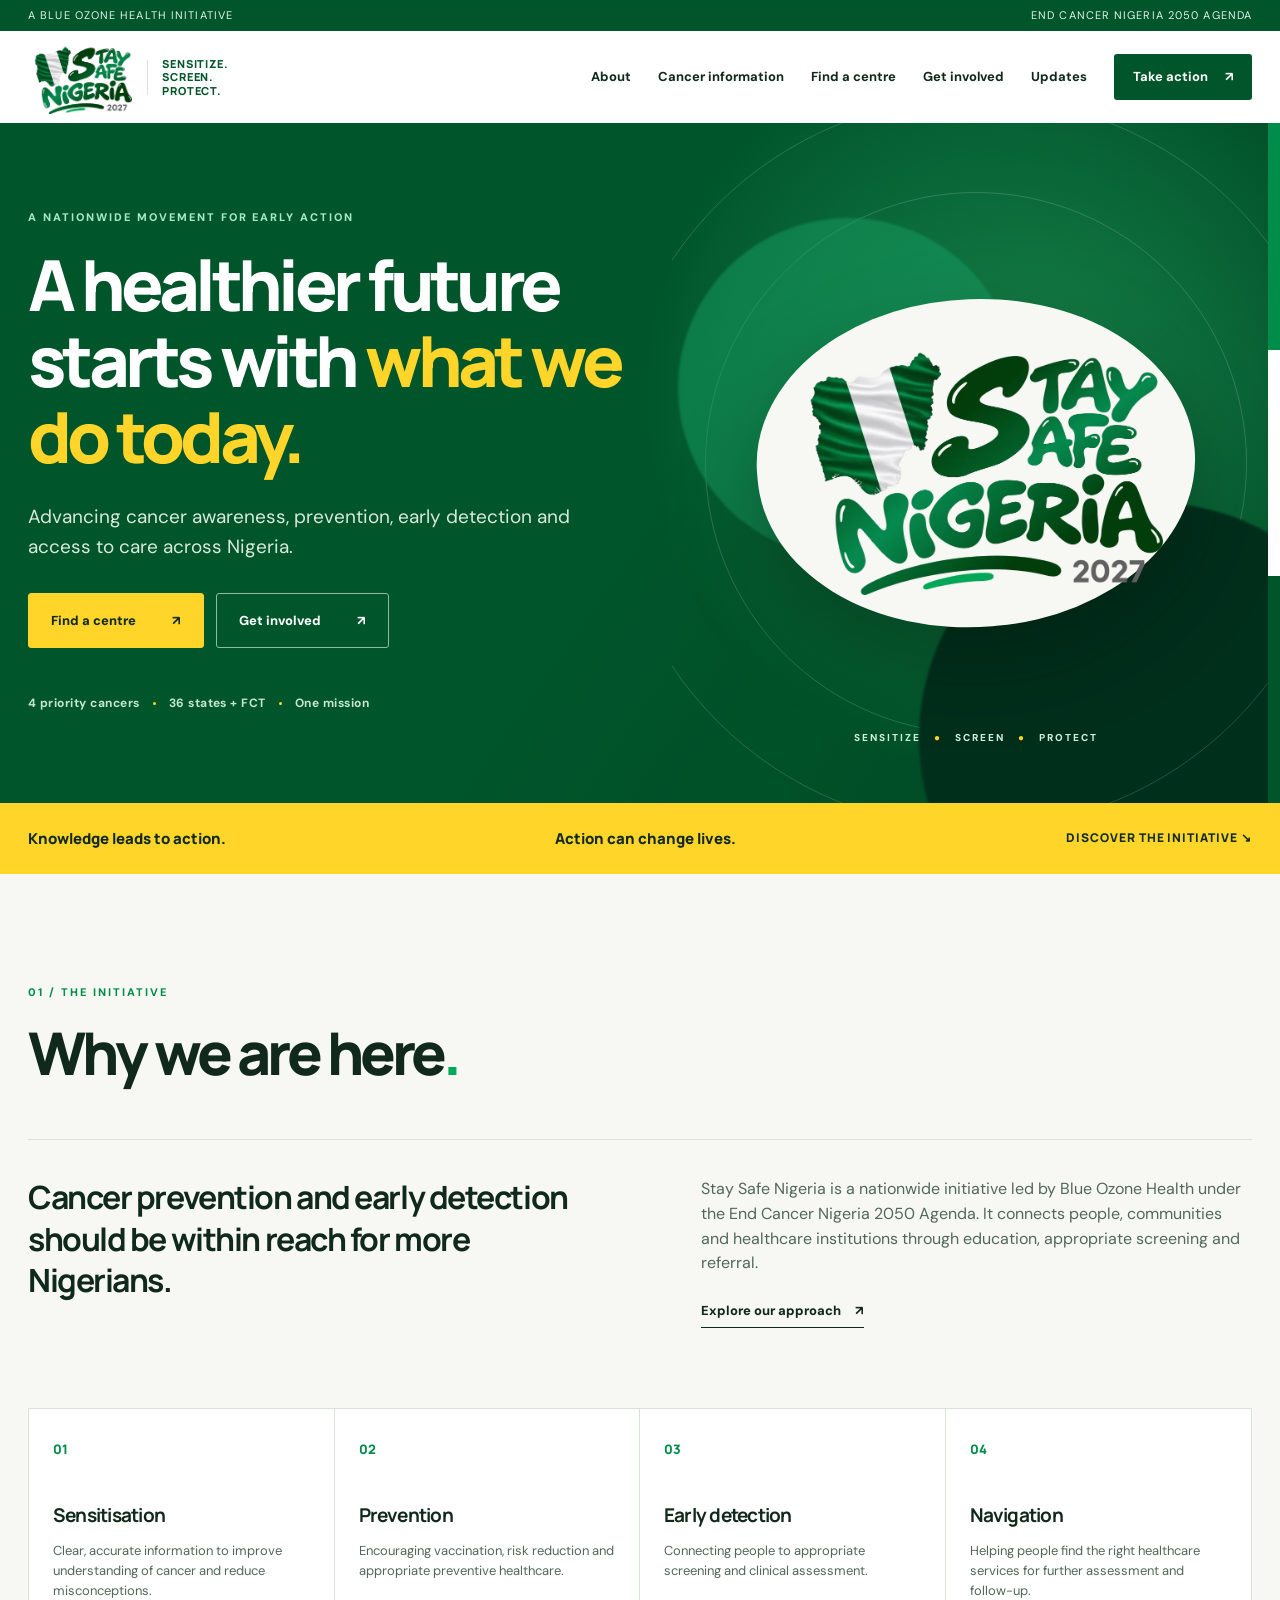
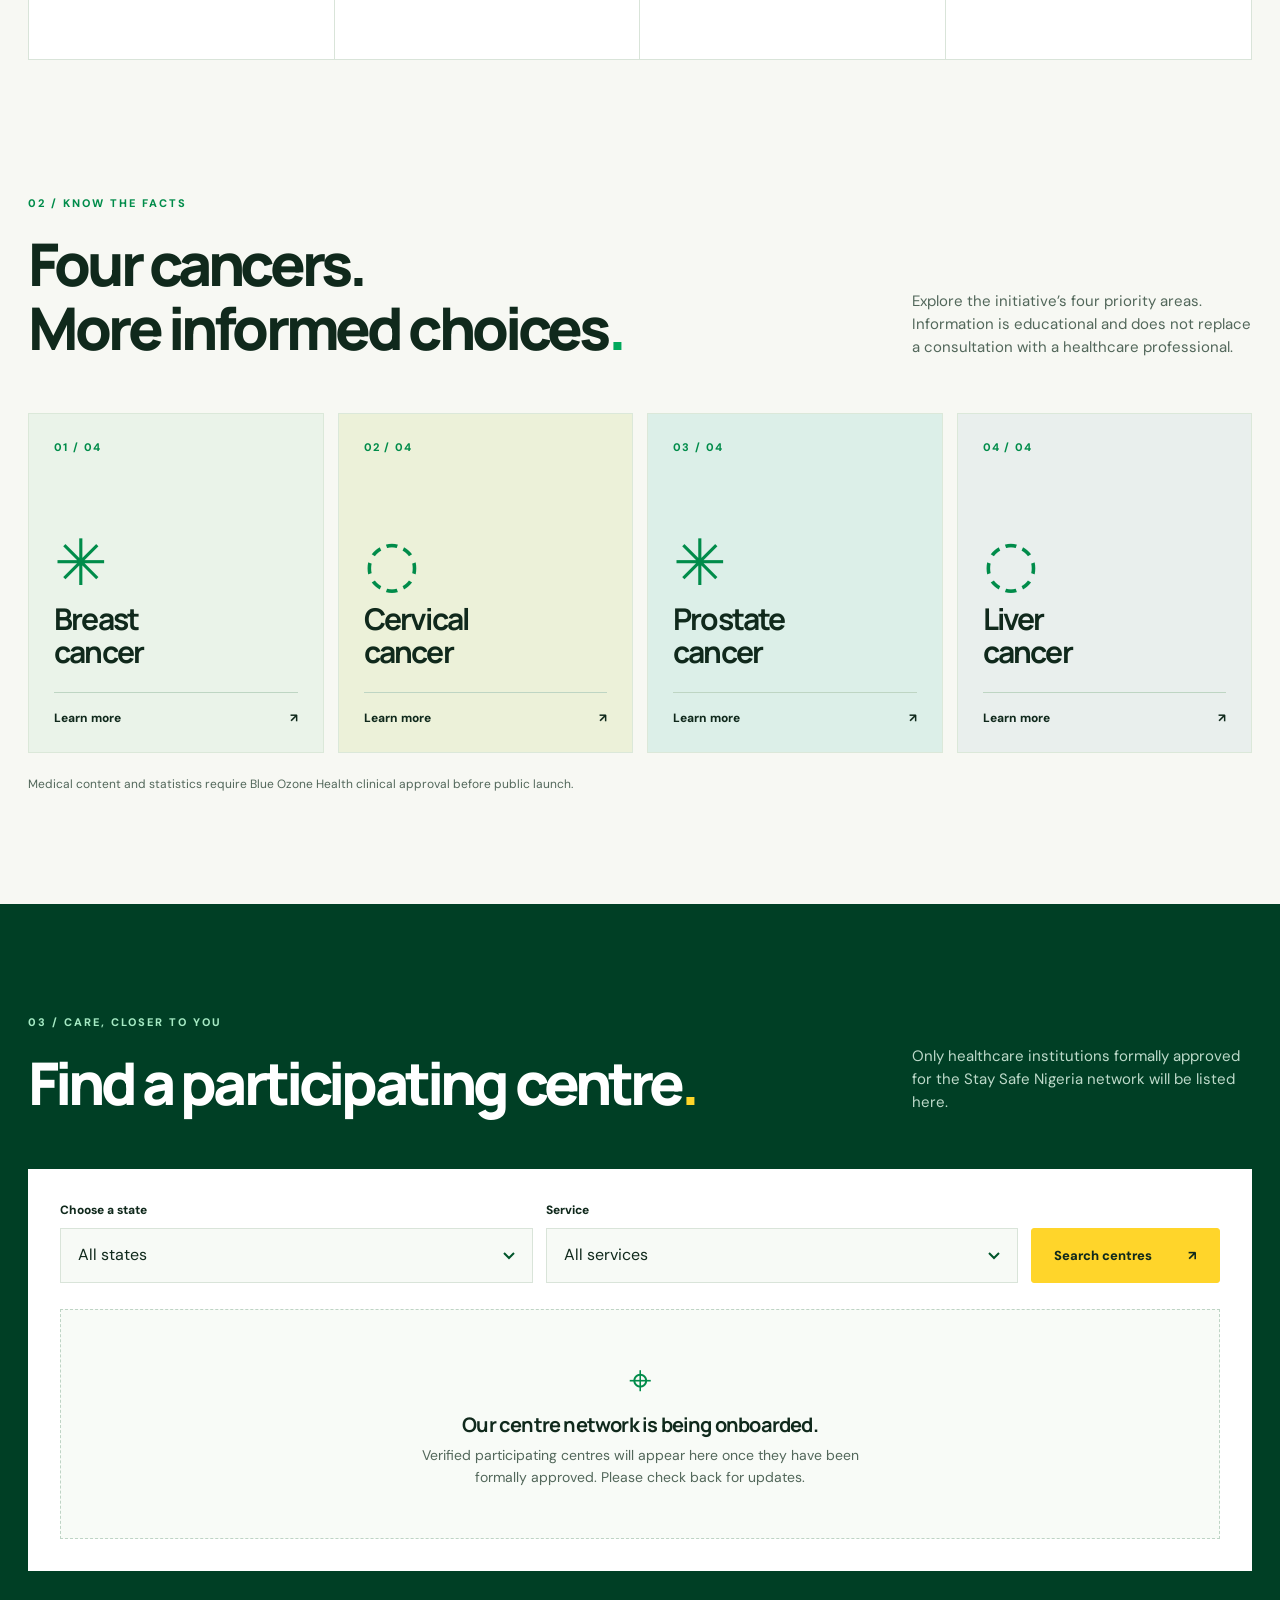
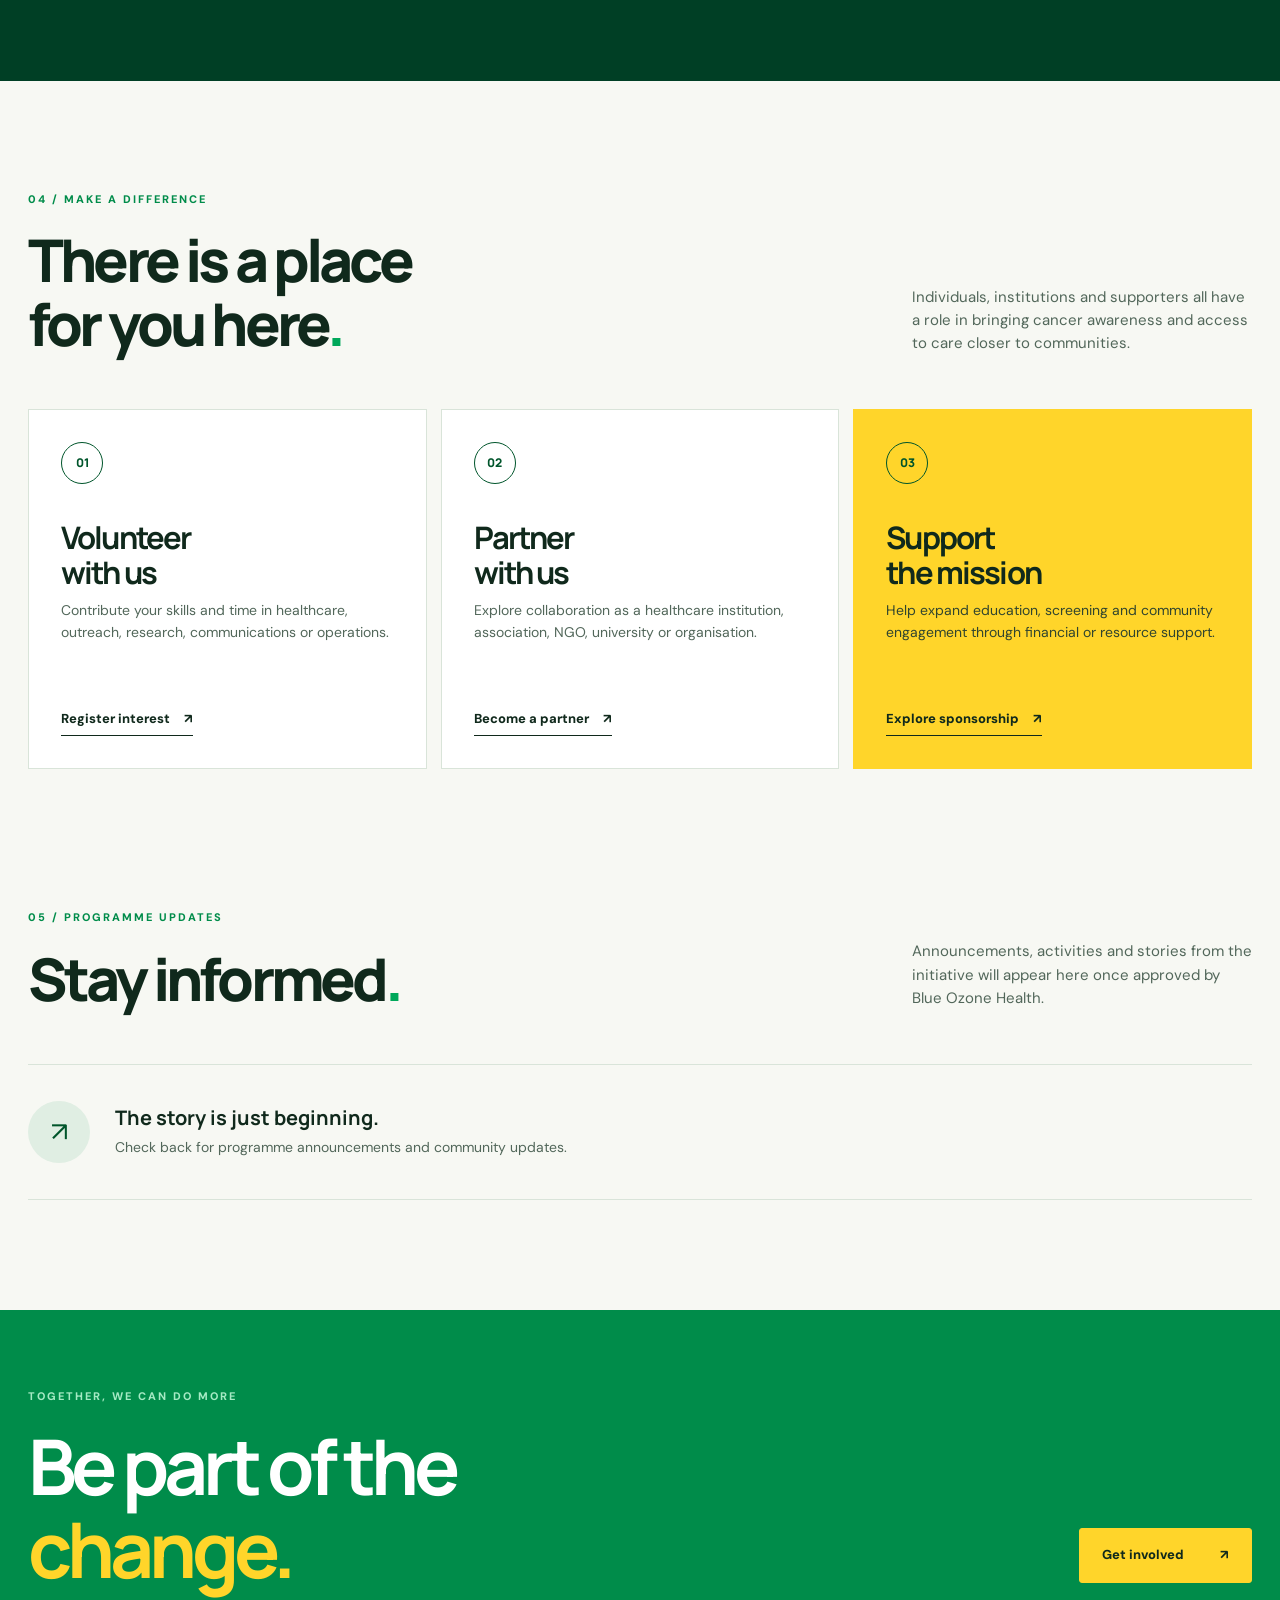
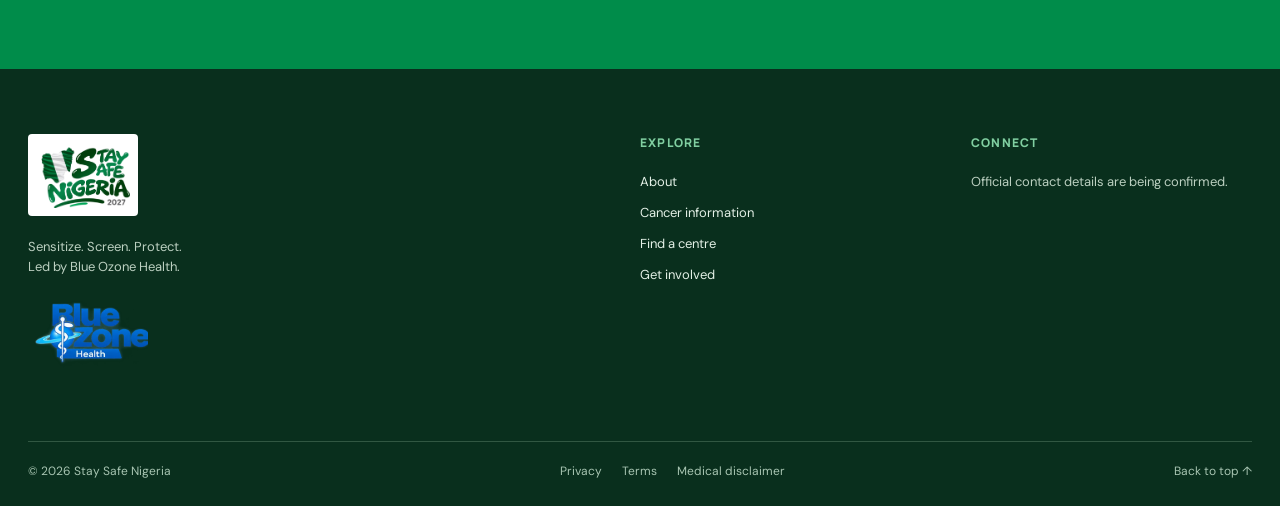
==== index.html @ 26bd8b17 "Initial Stay Safe Nigeria Phase 1 website" ====
<!doctype html>
<html lang="en">
<head>
  <meta charset="utf-8">
  <meta name="viewport" content="width=device-width, initial-scale=1">
  <meta name="theme-color" content="#00552b">
  <meta name="description" content="Stay Safe Nigeria is a nationwide initiative advancing cancer awareness, prevention, early detection and access to care.">
  <title>Stay Safe Nigeria | Sensitize. Screen. Protect.</title>
  <link rel="icon" href="assets/stay-safe-logo.webp" type="image/webp">
  <link rel="stylesheet" href="styles.css">
  <script src="config.js" defer></script>
  <script src="app.js" defer></script>
</head>
<body>
  <a class="skip-link" href="#main">Skip to content</a>
  <div class="topline"><span>A Blue Ozone Health initiative</span><span>End Cancer Nigeria 2050 Agenda</span></div>
  <header class="site-header" id="top">
    <a class="brand" href="index.html" aria-label="Stay Safe Nigeria home"><img src="assets/stay-safe-logo.webp" alt="Stay Safe Nigeria 2027" width="128" height="90"><span class="brand-divider"></span><span class="brand-caption">Sensitize.<br>Screen.<br>Protect.</span></a>
    <button class="menu-toggle" type="button" aria-controls="site-nav" aria-expanded="false"><span>Menu</span><span class="hamburger" aria-hidden="true"></span></button>
    <nav class="site-nav" id="site-nav" aria-label="Main navigation">
      <a href="#about">About</a><a href="#cancers">Cancer information</a><a href="#centres">Find a centre</a><a href="#involved">Get involved</a><a href="#updates">Updates</a><a class="nav-cta" href="#involved">Take action <span aria-hidden="true">↗</span></a>
    </nav>
  </header>

  <main id="main">
    <section class="hero" aria-labelledby="hero-title">
      <div class="hero-copy"><p class="eyebrow light">A nationwide movement for early action</p><h1 id="hero-title">A healthier future starts with <em>what we do today.</em></h1><p class="hero-lead">Advancing cancer awareness, prevention, early detection and access to care across Nigeria.</p><div class="hero-actions"><a class="button yellow" href="#centres">Find a centre <span aria-hidden="true">↗</span></a><a class="button outline-light" href="#involved">Get involved <span aria-hidden="true">↗</span></a></div><p class="hero-foot">4 priority cancers <span></span> 36 states + FCT <span></span> One mission</p></div>
      <div class="hero-art" aria-hidden="true"><div class="orb orb-one"></div><div class="orb orb-two"></div><div class="hero-stamp"><img src="assets/stay-safe-logo.webp" alt="" width="430" height="303"></div><div class="art-caption">SENSITIZE <b>●</b> SCREEN <b>●</b> PROTECT</div></div>
      <div class="hero-rail" aria-hidden="true"><i></i><i></i><i></i></div>
    </section>

    <section class="intro-strip" aria-label="Programme overview"><p>Knowledge leads to action.</p><p>Action can change lives.</p><a href="#about">Discover the initiative <span aria-hidden="true">↘</span></a></section>

    <section class="section about-section" id="about" aria-labelledby="about-title"><div class="section-heading"><p class="eyebrow">01 / The initiative</p><h2 id="about-title">Why we are here<span class="dot">.</span></h2></div><div class="about-grid"><p class="large-copy">Cancer prevention and early detection should be within reach for more Nigerians.</p><div class="about-body"><p>Stay Safe Nigeria is a nationwide initiative led by Blue Ozone Health under the End Cancer Nigeria 2050 Agenda. It connects people, communities and healthcare institutions through education, appropriate screening and referral.</p><a class="text-link" href="#pillars">Explore our approach <span aria-hidden="true">↗</span></a></div></div><div class="pillars" id="pillars"><article><span>01</span><h3>Sensitisation</h3><p>Clear, accurate information to improve understanding of cancer and reduce misconceptions.</p></article><article><span>02</span><h3>Prevention</h3><p>Encouraging vaccination, risk reduction and appropriate preventive healthcare.</p></article><article><span>03</span><h3>Early detection</h3><p>Connecting people to appropriate screening and clinical assessment.</p></article><article><span>04</span><h3>Navigation</h3><p>Helping people find the right healthcare services for further assessment and follow-up.</p></article></div></section>

    <section class="section cancers-section" id="cancers" aria-labelledby="cancers-title"><div class="section-heading split"><div><p class="eyebrow">02 / Know the facts</p><h2 id="cancers-title">Four cancers.<br>More informed choices<span class="dot">.</span></h2></div><p>Explore the initiative’s four priority areas. Information is educational and does not replace a consultation with a healthcare professional.</p></div><div class="cancer-grid"><a class="cancer-card" href="cancer.html?type=breast"><span class="card-number">01 / 04</span><span class="card-symbol" aria-hidden="true">✳</span><h3>Breast<br>cancer</h3><span class="card-bottom">Learn more <span aria-hidden="true">↗</span></span></a><a class="cancer-card" href="cancer.html?type=cervical"><span class="card-number">02 / 04</span><span class="card-symbol" aria-hidden="true">◌</span><h3>Cervical<br>cancer</h3><span class="card-bottom">Learn more <span aria-hidden="true">↗</span></span></a><a class="cancer-card" href="cancer.html?type=prostate"><span class="card-number">03 / 04</span><span class="card-symbol" aria-hidden="true">✳</span><h3>Prostate<br>cancer</h3><span class="card-bottom">Learn more <span aria-hidden="true">↗</span></span></a><a class="cancer-card" href="cancer.html?type=liver"><span class="card-number">04 / 04</span><span class="card-symbol" aria-hidden="true">◌</span><h3>Liver<br>cancer</h3><span class="card-bottom">Learn more <span aria-hidden="true">↗</span></span></a></div><p class="content-note">Medical content and statistics require Blue Ozone Health clinical approval before public launch.</p></section>

    <section class="centres-section" id="centres" aria-labelledby="centres-title"><div class="section centres-inner"><div class="section-heading split"><div><p class="eyebrow light">03 / Care, closer to you</p><h2 id="centres-title">Find a participating centre<span class="dot yellow-dot">.</span></h2></div><p>Only healthcare institutions formally approved for the Stay Safe Nigeria network will be listed here.</p></div><div class="finder"><div class="finder-controls"><label for="state-filter">Choose a state</label><select id="state-filter"><option value="">All states</option></select><label for="service-filter">Service</label><select id="service-filter"><option value="">All services</option></select><button class="button yellow" id="find-button" type="button">Search centres <span aria-hidden="true">↗</span></button></div><div class="finder-results" id="centre-results" aria-live="polite"></div></div></div></section>

    <section class="section involved-section" id="involved" aria-labelledby="involved-title"><div class="section-heading split"><div><p class="eyebrow">04 / Make a difference</p><h2 id="involved-title">There is a place<br>for you here<span class="dot">.</span></h2></div><p>Individuals, institutions and supporters all have a role in bringing cancer awareness and access to care closer to communities.</p></div><div class="involved-grid"><article class="involved-card"><span class="small-icon" aria-hidden="true">01</span><h3>Volunteer<br>with us</h3><p>Contribute your skills and time in healthcare, outreach, research, communications or operations.</p><a class="text-link form-link" data-form="volunteer" href="forms.html?type=volunteer">Register interest <span aria-hidden="true">↗</span></a></article><article class="involved-card"><span class="small-icon" aria-hidden="true">02</span><h3>Partner<br>with us</h3><p>Explore collaboration as a healthcare institution, association, NGO, university or organisation.</p><a class="text-link form-link" data-form="partner" href="forms.html?type=partner">Become a partner <span aria-hidden="true">↗</span></a></article><article class="involved-card featured"><span class="small-icon" aria-hidden="true">03</span><h3>Support<br>the mission</h3><p>Help expand education, screening and community engagement through financial or resource support.</p><a class="text-link form-link" data-form="sponsor" href="forms.html?type=sponsor">Explore sponsorship <span aria-hidden="true">↗</span></a></article></div></section>

    <section class="section updates-section" id="updates" aria-labelledby="updates-title"><div class="section-heading split"><div><p class="eyebrow">05 / Programme updates</p><h2 id="updates-title">Stay informed<span class="dot">.</span></h2></div><p>Announcements, activities and stories from the initiative will appear here once approved by Blue Ozone Health.</p></div><div class="updates-placeholder"><span class="update-mark" aria-hidden="true">↗</span><div><strong>The story is just beginning.</strong><p>Check back for programme announcements and community updates.</p></div></div></section>

    <section class="closing"><div><p class="eyebrow light">Together, we can do more</p><h2>Be part of the<br><em>change.</em></h2></div><a class="button yellow" href="#involved">Get involved <span aria-hidden="true">↗</span></a></section>
  </main>

  <footer class="site-footer"><div class="footer-top"><div><img src="assets/stay-safe-logo.webp" alt="Stay Safe Nigeria 2027" width="150" height="106"><p>Sensitize. Screen. Protect.<br>Led by Blue Ozone Health.</p><img class="boh-logo" src="assets/blue-ozone-health.webp" alt="Blue Ozone Health" width="120" height="75"></div><div><h2>Explore</h2><a href="#about">About</a><a href="#cancers">Cancer information</a><a href="#centres">Find a centre</a><a href="#involved">Get involved</a></div><div><h2>Connect</h2><div id="contact-links"><p>Official contact details are being confirmed.</p></div><div id="social-links"></div></div></div><div class="footer-bottom"><span>© <span id="year">2027</span> Stay Safe Nigeria</span><div><a href="legal.html?type=privacy">Privacy</a><a href="legal.html?type=terms">Terms</a><a href="legal.html?type=medical">Medical disclaimer</a></div><a href="#top">Back to top ↑</a></div></footer>
</body>
</html>
---- styles.css ----
@import url('https://fonts.googleapis.com/css2?family=DM+Sans:wght@400;500;600;700&family=Manrope:wght@400;500;600;700;800&display=swap');
:root{--forest:#00552b;--deep:#003f25;--campaign:#008c4a;--bright:#00a85a;--yellow:#ffd52a;--warm:#f7f8f3;--ink:#10291c;--muted:#52675a;--line:#d9e4d9;--white:#fff;--max:1280px}*{box-sizing:border-box}html{scroll-behavior:smooth}body{margin:0;background:var(--warm);color:var(--ink);font-family:'DM Sans',Arial,sans-serif;line-height:1.55}img{max-width:100%;height:auto}a{color:inherit;text-decoration:none}button,select{font:inherit}button{cursor:pointer}section[id]{scroll-margin-top:100px}.skip-link{position:absolute;left:10px;top:-60px;z-index:1000;background:var(--yellow);padding:10px 16px}.skip-link:focus{top:10px}:focus-visible{outline:3px solid var(--yellow);outline-offset:3px}.topline{display:flex;justify-content:space-between;gap:20px;padding:7px max(28px,calc((100vw - var(--max))/2));background:var(--forest);color:#e3f5e9;font-size:11px;letter-spacing:.1em;text-transform:uppercase}.site-header{height:92px;display:flex;align-items:center;justify-content:space-between;gap:30px;padding:0 max(28px,calc((100vw - var(--max))/2));background:#fff;position:relative;z-index:50}.brand{display:flex;align-items:center;gap:14px;flex:none}.brand img{width:105px;height:73px;object-fit:contain}.brand-divider{height:35px;border-left:1px solid var(--line)}.brand-caption{font-family:Manrope,Arial,sans-serif;color:var(--forest);font-size:11px;line-height:1.2;font-weight:800;text-transform:uppercase;letter-spacing:.08em}.site-nav{display:flex;align-items:center;gap:27px;font-size:13px;font-weight:700}.site-nav>a:not(.nav-cta):hover,.text-link:hover{color:var(--campaign)}.nav-cta{padding:13px 19px;background:var(--forest);color:#fff;border-radius:3px}.nav-cta span,.button span,.text-link span{margin-left:14px}.menu-toggle{display:none}.hero{min-height:680px;background:var(--forest);color:white;display:grid;grid-template-columns:minmax(0,1.05fr) minmax(0,.95fr);position:relative;overflow:hidden}.hero:before{content:"";position:absolute;inset:0;background:radial-gradient(circle at 80% 40%,#17844b 0,transparent 35%),linear-gradient(125deg,transparent 50%,rgba(0,20,5,.2));pointer-events:none}.hero-copy{position:relative;z-index:2;align-self:center;padding:86px 30px 90px max(28px,calc((100vw - var(--max))/2));max-width:750px}.eyebrow{text-transform:uppercase;letter-spacing:.18em;color:var(--campaign);font-size:11px;font-weight:800;margin:0 0 20px}.eyebrow.light{color:#a5eac4}.hero h1,.section h2,.closing h2,.detail-hero h1,.detail-main h2{font-family:Manrope,Arial,sans-serif;letter-spacing:-.065em;line-height:1.08}.hero h1{font-size:clamp(48px,5.5vw,88px);font-weight:800;margin:0;max-width:800px}.hero h1 em,.closing h2 em{color:var(--yellow);font-style:normal}.hero-lead{font-size:19px;max-width:570px;color:#d8eadb;margin:28px 0 32px}.hero-actions{display:flex;gap:12px;flex-wrap:wrap}.button{display:inline-flex;align-items:center;justify-content:space-between;gap:22px;padding:16px 22px;border-radius:3px;font-size:13px;font-weight:800;min-height:55px;transition:transform .2s,background .2s}.button:hover{transform:translateY(-3px)}.button.yellow{background:var(--yellow);color:var(--ink);border:1px solid var(--yellow)}.button.outline-light{border:1px solid #8dbca3;color:#fff}.button.green{background:var(--forest);color:#fff}.hero-foot{display:flex;align-items:center;gap:13px;color:#c5e5d1;font-size:12px;font-weight:700;letter-spacing:.04em;margin:46px 0 0}.hero-foot span{width:3px;height:3px;border-radius:50%;background:var(--yellow)}.hero-art{position:relative;min-height:620px;display:grid;place-items:center;overflow:hidden}.hero-art:before,.hero-art:after{content:"";position:absolute;border:1px solid rgba(255,255,255,.16);border-radius:50%;width:540px;height:540px}.hero-art:after{width:730px;height:730px}.orb{position:absolute;border-radius:50%;background:#19a467;filter:blur(1px)}.orb-one{width:340px;height:340px;left:1%;top:14%;opacity:.45}.orb-two{width:470px;height:470px;right:-18%;bottom:-25%;background:#002f1c}.hero-stamp{position:relative;z-index:2;width:min(72%,440px);background:var(--warm);border-radius:48% 52% 49% 51%;padding:32px;box-shadow:0 35px 80px rgba(0,21,10,.35);transform:rotate(-5deg)}.hero-stamp img{display:block;width:100%;transform:rotate(5deg)}.art-caption{position:absolute;bottom:58px;letter-spacing:.2em;font-weight:800;font-size:10px;color:#d0f0db}.art-caption b{color:var(--yellow);margin:0 9px}.hero-rail{position:absolute;right:0;top:0;bottom:0;width:12px;display:flex;flex-direction:column}.hero-rail i{flex:1;background:var(--campaign)}.hero-rail i:nth-child(2){background:#fff}.hero-rail i:nth-child(3){background:var(--forest)}.intro-strip{display:flex;align-items:center;justify-content:space-between;gap:20px;padding:24px max(28px,calc((100vw - var(--max))/2));background:var(--yellow);font-family:Manrope,Arial,sans-serif;font-weight:800}.intro-strip p{margin:0;font-size:15px}.intro-strip a{font-size:12px;text-transform:uppercase;letter-spacing:.08em}.section{max-width:var(--max);margin:auto;padding:110px 28px}.section-heading{margin-bottom:54px}.section-heading h2{font-size:clamp(42px,4.6vw,68px);margin:0;font-weight:800}.section-heading.split{display:flex;justify-content:space-between;align-items:end;gap:40px}.section-heading.split>p{max-width:340px;margin:0;color:var(--muted);font-size:15px}.dot{color:var(--bright)}.yellow-dot{color:var(--yellow)}.about-grid{display:grid;grid-template-columns:1fr 1fr;gap:10%;border-top:1px solid var(--line);padding-top:37px}.large-copy{font-family:Manrope,Arial,sans-serif;font-size:clamp(25px,2.5vw,37px);font-weight:700;line-height:1.3;letter-spacing:-.045em;margin:0}.about-body p{margin:0 0 22px;color:var(--muted);font-size:16px}.text-link{display:inline-flex;align-items:center;border-bottom:1px solid currentColor;padding-bottom:6px;font-size:13px;font-weight:800}.pillars{display:grid;grid-template-columns:repeat(4,1fr);margin-top:80px;border:1px solid var(--line)}.pillars article{padding:30px 24px 36px;min-height:250px;background:#fff;border-right:1px solid var(--line)}.pillars article:last-child{border-right:0}.pillars article span{display:block;color:var(--campaign);font-family:Manrope,Arial,sans-serif;font-size:13px;font-weight:800;margin-bottom:42px}.pillars h3{font-family:Manrope,Arial,sans-serif;font-size:19px;letter-spacing:-.04em;margin:0 0 10px}.pillars p{color:var(--muted);font-size:13px;margin:0}.cancers-section{padding-top:25px}.cancer-grid{display:grid;grid-template-columns:repeat(4,1fr);gap:14px}.cancer-card{background:#eaf3e9;border:1px solid #dbe8d9;min-height:340px;padding:25px;display:flex;flex-direction:column;transition:background .2s,transform .2s}.cancer-card:nth-child(2){background:#ecf1d9}.cancer-card:nth-child(3){background:#dcefe8}.cancer-card:nth-child(4){background:#e9efed}.cancer-card:hover{transform:translateY(-5px);background:#d5e9da}.card-number{font-size:11px;letter-spacing:.12em;font-weight:800;color:var(--campaign)}.card-symbol{font-size:64px;color:var(--campaign);margin:auto 0 0;line-height:1}.cancer-card h3{font-family:Manrope,Arial,sans-serif;font-size:30px;letter-spacing:-.06em;line-height:1.1;margin:6px 0 24px}.card-bottom{border-top:1px solid #bed5c3;padding-top:16px;font-size:12px;font-weight:800;display:flex;justify-content:space-between}.content-note{font-size:12px;color:var(--muted);margin:22px 0 0}.centres-section{background:var(--deep);color:white}.centres-inner{max-width:var(--max)}.centres-section .section-heading.split>p{color:#bddaca}.finder{background:#fff;color:var(--ink);padding:32px}.finder-controls{display:grid;grid-template-columns:1fr 1fr auto;gap:9px 13px;align-items:end}.finder-controls label{font-size:12px;font-weight:800}.finder-controls label:nth-of-type(1){grid-column:1}.finder-controls label:nth-of-type(2){grid-column:2}.finder-controls select{grid-row:2;appearance:none;background:#f7faf6 url("data:image/svg+xml,%3Csvg xmlns='http://www.w3.org/2000/svg' width='12' height='8'%3E%3Cpath d='m1 1 5 5 5-5' fill='none' stroke='%2300552b' stroke-width='2'/%3E%3C/svg%3E") no-repeat right 17px center;border:1px solid var(--line);height:55px;padding:0 17px;color:var(--ink);min-width:0}.finder-controls select:nth-of-type(1){grid-column:1}.finder-controls select:nth-of-type(2){grid-column:2}.finder-controls button{grid-column:3;grid-row:2;border:0}.finder-results{margin-top:26px}.empty-state{border:1px dashed #bed4c5;background:#f8fbf7;min-height:230px;padding:43px;text-align:center;display:flex;flex-direction:column;align-items:center;justify-content:center}.empty-icon{font-size:40px;color:var(--campaign);line-height:1}.empty-state h3{font-family:Manrope,Arial,sans-serif;font-size:20px;letter-spacing:-.04em;margin:9px 0 5px}.empty-state p{max-width:480px;font-size:14px;color:var(--muted);margin:0}.result-count{font-size:13px;font-weight:800}.centre-grid{display:grid;grid-template-columns:repeat(2,1fr);gap:14px}.centre-card{border:1px solid var(--line);padding:22px}.centre-card>span{color:var(--campaign);font-size:11px;text-transform:uppercase;font-weight:800;letter-spacing:.1em}.centre-card h3{font-family:Manrope,Arial,sans-serif;margin:10px 0;font-size:21px}.centre-card p{font-size:13px;color:var(--muted)}.centre-card .centre-services{color:var(--ink);font-weight:700}.centre-card div{display:flex;gap:20px}.centre-card a{font-size:12px;font-weight:800;border-bottom:1px solid var(--forest)}.involved-grid{display:grid;grid-template-columns:repeat(3,1fr);gap:14px}.involved-card{background:#fff;border:1px solid var(--line);padding:32px;min-height:360px;display:flex;flex-direction:column}.involved-card.featured{background:var(--yellow);border-color:var(--yellow)}.small-icon{width:42px;height:42px;display:grid;place-items:center;border:1px solid var(--forest);border-radius:50%;font-family:Manrope,Arial,sans-serif;font-weight:800;font-size:12px;color:var(--forest)}.involved-card h3{font-family:Manrope,Arial,sans-serif;font-size:31px;line-height:1.12;letter-spacing:-.06em;margin:36px 0 10px}.involved-card p{font-size:14px;color:var(--muted);margin:0 0 24px}.involved-card.featured p{color:#31452f}.involved-card .text-link{margin-top:auto;width:max-content}.updates-section{padding-top:30px}.updates-placeholder{border-top:1px solid var(--line);border-bottom:1px solid var(--line);padding:36px 0;display:flex;gap:25px;align-items:center}.update-mark{width:62px;height:62px;display:grid;place-items:center;background:#e0eee3;color:var(--forest);font-size:27px;border-radius:50%}.updates-placeholder strong{font-family:Manrope,Arial,sans-serif;font-size:20px}.updates-placeholder p{margin:4px 0;color:var(--muted);font-size:14px}.closing{background:var(--campaign);color:white;padding:78px max(28px,calc((100vw - var(--max))/2));display:flex;justify-content:space-between;align-items:end;gap:30px}.closing h2{font-size:clamp(48px,6vw,85px);margin:0}.closing .button{margin-bottom:8px}.site-footer{background:#092f1d;color:#e3f0e6;padding:65px max(28px,calc((100vw - var(--max))/2)) 25px}.footer-top{display:grid;grid-template-columns:2fr 1fr 1fr;gap:50px;padding-bottom:65px}.footer-top img{background:#fff;border-radius:4px;padding:8px;width:110px}.footer-top p{font-size:13px;color:#bcd0c1}.footer-top h2{font:800 12px Manrope,Arial,sans-serif;letter-spacing:.1em;text-transform:uppercase;color:#80cfa1;margin:0 0 21px}.footer-top a{display:block;margin:0 0 11px;font-size:13px}.footer-top a:hover,.footer-bottom a:hover{color:var(--yellow)}.footer-bottom{display:flex;justify-content:space-between;gap:22px;border-top:1px solid #315742;padding-top:20px;color:#a8c5b2;font-size:12px}.footer-bottom div{display:flex;gap:20px}.detail-hero{background:var(--forest);color:white;padding:65px 28px 85px}.detail-wrap{max-width:var(--max);margin:auto}.back-link{display:inline-block;font-size:13px;font-weight:700;margin:0 0 70px;color:#c5e4d0}.detail-hero h1{font-size:clamp(52px,7vw,94px);margin:0 0 18px}.detail-hero p:last-child{font-size:20px;max-width:670px;color:#d6e9db;margin:0}.detail-main{padding:90px 28px 120px;min-height:350px}.detail-columns{display:grid;grid-template-columns:1fr 1.15fr;gap:10%}.detail-main h2{font-size:clamp(35px,4vw,55px);margin:0}.fact-list{list-style:none;padding:0;margin:0 0 36px}.fact-list li{border-top:1px solid var(--line);padding:22px 0;font-size:17px}.fact-list li:before{content:'↗';color:var(--campaign);font-weight:800;margin-right:15px}.medical-note{padding:25px;background:#e7f0e5;margin:20px 0 30px}.medical-note p{margin:7px 0 0;color:var(--muted);font-size:14px}.form-area{max-width:780px}.form-area h2{margin-bottom:20px}.form-area p:not(.eyebrow){font-size:17px;color:var(--muted);margin-bottom:28px}.legal-copy{max-width:800px}.legal-copy p{font-size:19px}
@media(max-width:1050px){.site-nav{gap:15px}.site-nav a{font-size:12px}.hero{grid-template-columns:1fr .75fr}.hero-stamp{width:80%}.pillars{grid-template-columns:repeat(2,1fr)}.pillars article:nth-child(2){border-right:0}.pillars article:nth-child(-n+2){border-bottom:1px solid var(--line)}.cancer-grid{grid-template-columns:repeat(2,1fr)}.cancer-card{min-height:290px}}@media(max-width:760px){.topline{font-size:9px}.topline span:last-child{display:none}.site-header{height:76px}.brand img{width:84px;height:60px}.brand-divider{height:28px}.brand-caption{font-size:9px}.menu-toggle{display:flex;align-items:center;gap:12px;background:none;border:0;color:var(--forest);font-size:12px;font-weight:800}.hamburger{display:block;width:22px;height:15px;border-top:2px solid var(--forest);border-bottom:2px solid var(--forest);position:relative}.hamburger:after{content:'';height:2px;background:var(--forest);position:absolute;left:0;right:0;top:5px}.site-nav{display:none;position:absolute;top:76px;left:0;right:0;background:#fff;padding:22px 28px 30px;box-shadow:0 15px 25px #003f2520;flex-direction:column;align-items:stretch;gap:0}.site-nav.open{display:flex}.site-nav a{font-size:15px;padding:11px 0}.site-nav .nav-cta{padding:13px 18px;margin-top:8px}.hero{display:block;min-height:0}.hero-copy{padding:75px 28px 45px}.hero h1{font-size:clamp(45px,12vw,67px)}.hero-lead{font-size:16px}.hero-foot{flex-wrap:wrap;margin-top:35px}.hero-art{min-height:360px}.hero-art:before{width:370px;height:370px}.hero-art:after{width:500px;height:500px}.hero-stamp{width:250px;padding:20px}.art-caption{bottom:28px;font-size:8px}.intro-strip{display:block;padding-top:22px;padding-bottom:22px}.intro-strip p{font-size:13px}.intro-strip a{display:block;margin-top:12px}.section{padding:76px 28px}.section-heading{margin-bottom:35px}.section-heading.split{display:block}.section-heading.split>p{margin-top:20px}.about-grid{display:block}.about-body{margin-top:22px}.pillars{margin-top:42px}.cancers-section{padding-top:20px}.cancer-grid{gap:10px}.cancer-card{padding:19px;min-height:245px}.card-symbol{font-size:43px}.cancer-card h3{font-size:22px}.finder{padding:18px}.finder-controls{display:flex;flex-direction:column;align-items:stretch}.finder-controls label{margin-top:6px}.finder-controls select{width:100%}.finder-controls button{margin-top:8px}.empty-state{padding:28px 15px}.centre-grid,.involved-grid{grid-template-columns:1fr}.involved-card{min-height:290px}.involved-card h3{margin-top:25px}.closing{display:block;padding-top:60px;padding-bottom:65px}.closing .button{margin-top:30px}.footer-top{grid-template-columns:1fr 1fr;gap:35px}.footer-top>div:first-child{grid-column:1/-1}.footer-bottom{display:block}.footer-bottom div{flex-wrap:wrap;margin:10px 0}.detail-hero{padding-top:40px;padding-bottom:60px}.back-link{margin-bottom:50px}.detail-columns{display:block}.detail-columns>div:last-child{margin-top:38px}.detail-main{padding:70px 28px}.fact-list li{font-size:15px}}@media(max-width:420px){.hero-actions .button{width:100%}.pillars{grid-template-columns:1fr}.pillars article{border-right:0!important;border-bottom:1px solid var(--line);min-height:0}.pillars article:last-child{border-bottom:0}.pillars article span{margin-bottom:20px}.cancer-grid{grid-template-columns:1fr}.cancer-card{min-height:210px}.card-symbol{margin-top:18px}.footer-top{grid-template-columns:1fr}.footer-top>div:first-child{grid-column:auto}}
.footer-top .boh-logo{background:transparent;padding:0;width:120px;margin-top:4px}
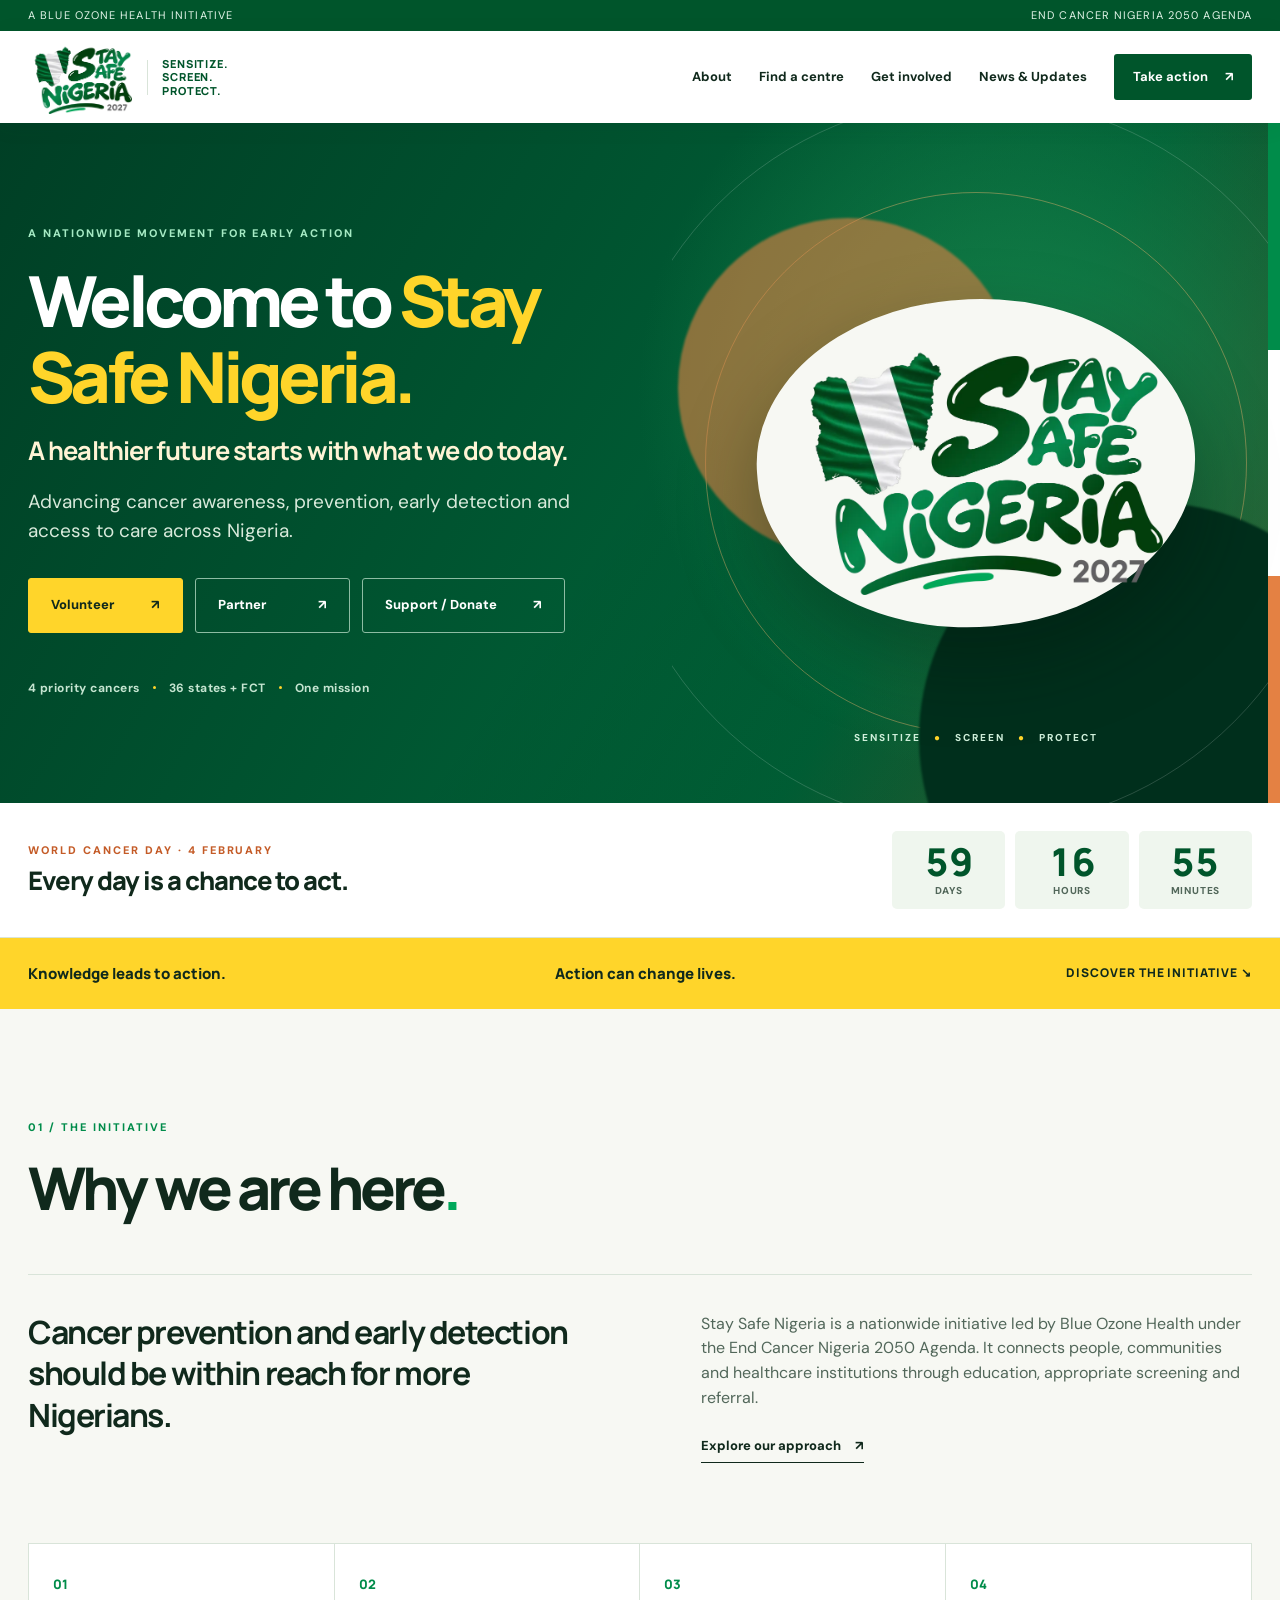
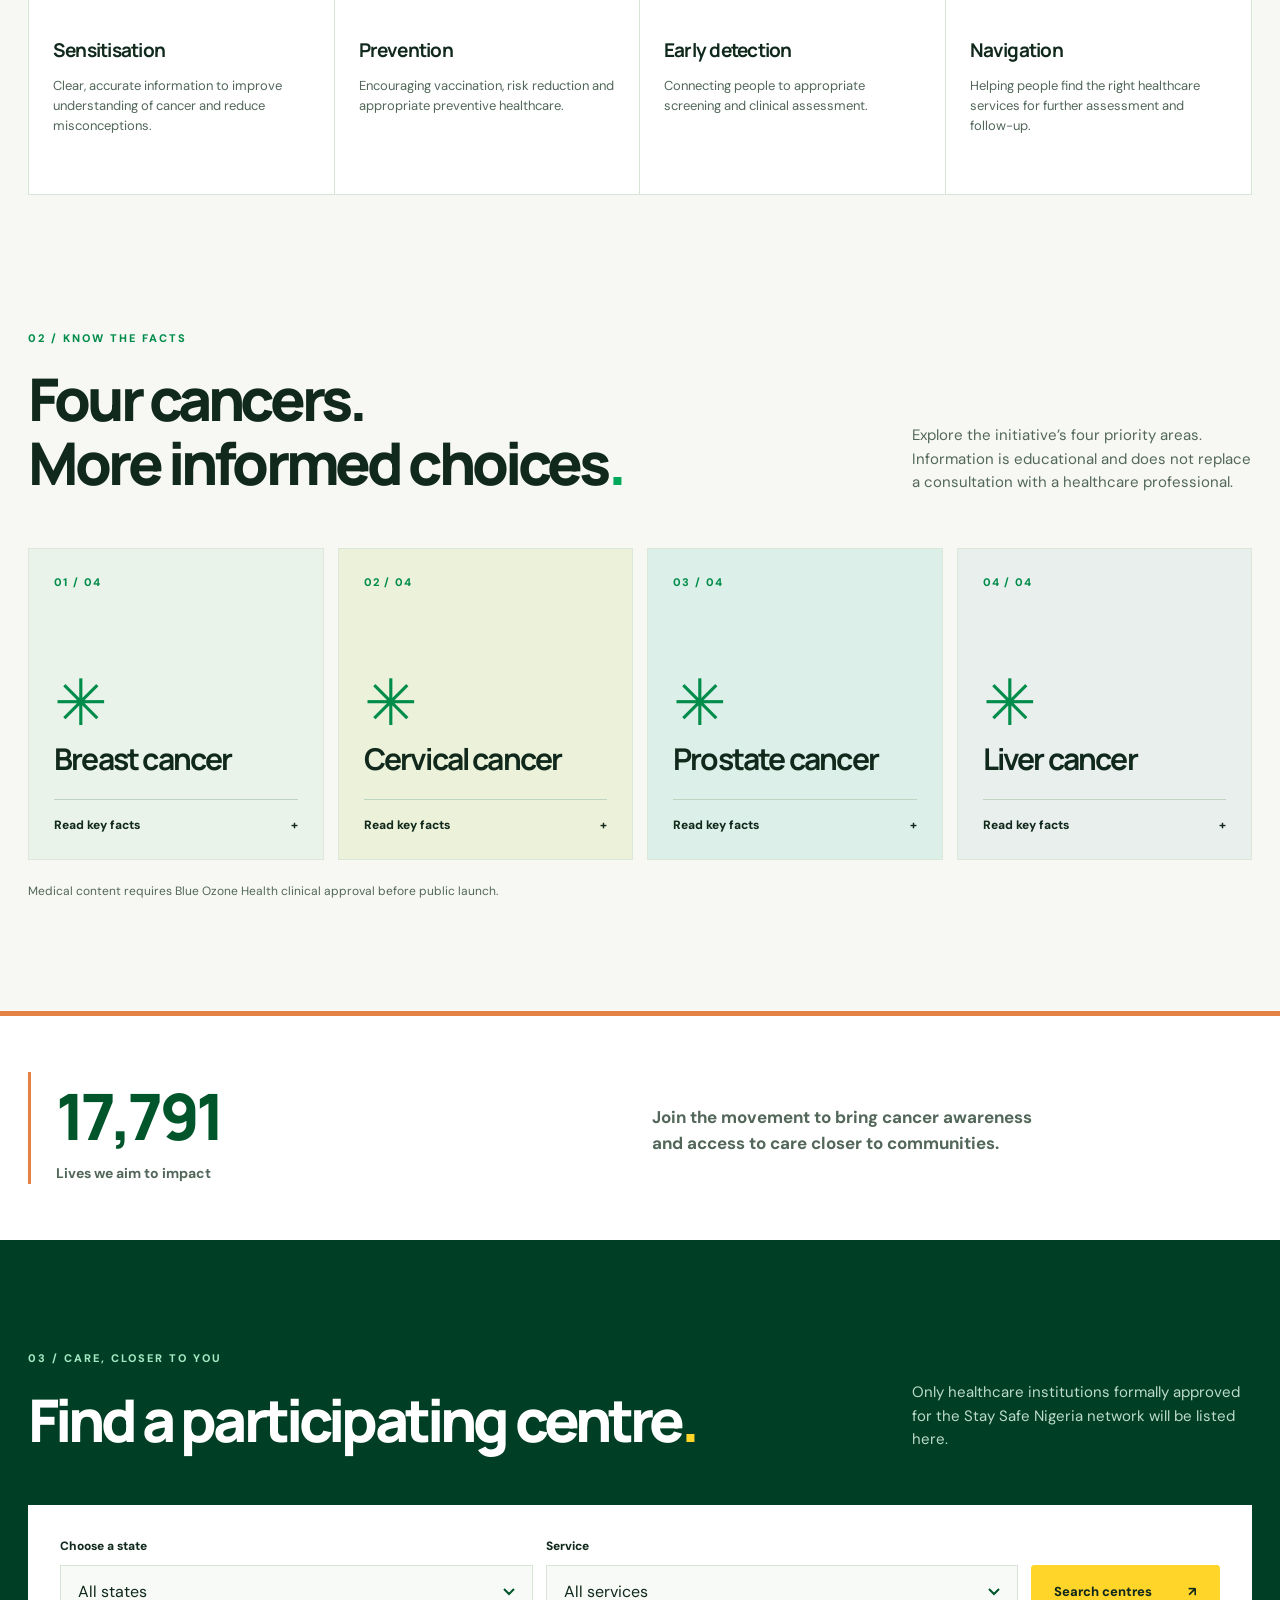
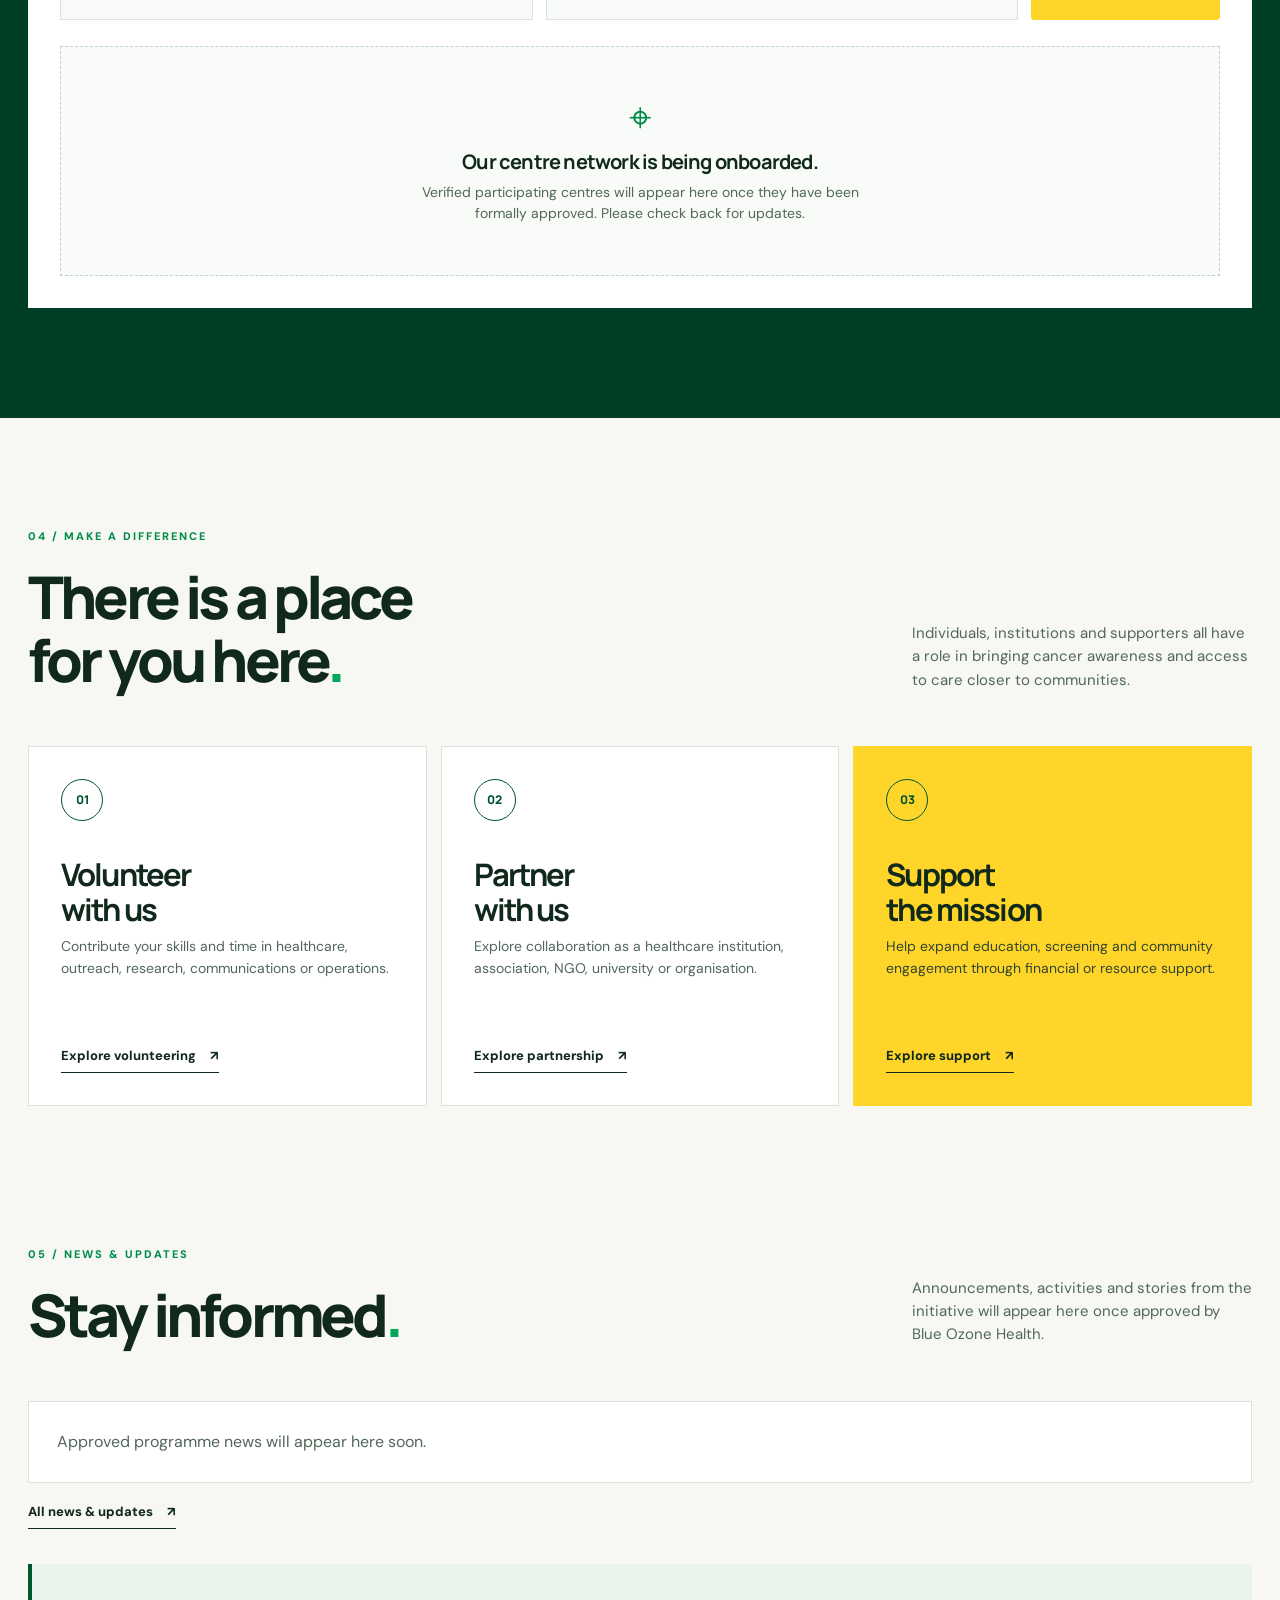
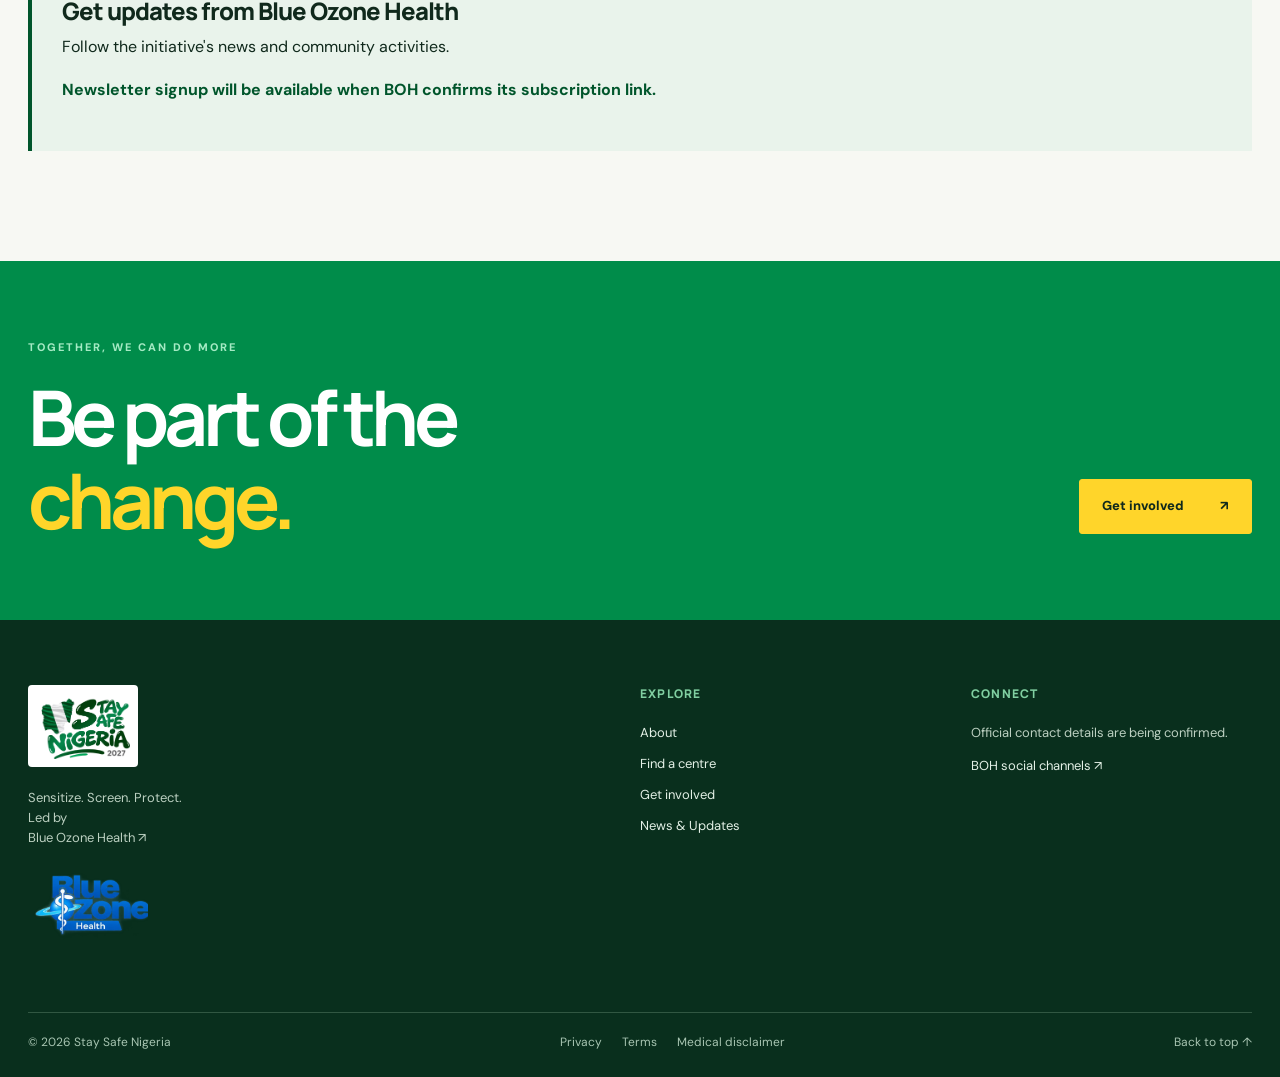
==== commit 8a1aba48: "Update Stay Safe Nigeria campaign pages" ====
--- a/index.html
+++ b/index.html
@@ -18,32 +18,36 @@
     <a class="brand" href="index.html" aria-label="Stay Safe Nigeria home"><img src="assets/stay-safe-logo.webp" alt="Stay Safe Nigeria 2027" width="128" height="90"><span class="brand-divider"></span><span class="brand-caption">Sensitize.<br>Screen.<br>Protect.</span></a>
     <button class="menu-toggle" type="button" aria-controls="site-nav" aria-expanded="false"><span>Menu</span><span class="hamburger" aria-hidden="true"></span></button>
     <nav class="site-nav" id="site-nav" aria-label="Main navigation">
-      <a href="#about">About</a><a href="#cancers">Cancer information</a><a href="#centres">Find a centre</a><a href="#involved">Get involved</a><a href="#updates">Updates</a><a class="nav-cta" href="#involved">Take action <span aria-hidden="true">↗</span></a>
+      <a href="#about">About</a><a href="#centres">Find a centre</a><a href="forms.html">Get involved</a><a href="news.html">News &amp; Updates</a><a class="nav-cta" href="forms.html">Take action <span aria-hidden="true">↗</span></a>
     </nav>
   </header>
 
   <main id="main">
     <section class="hero" aria-labelledby="hero-title">
-      <div class="hero-copy"><p class="eyebrow light">A nationwide movement for early action</p><h1 id="hero-title">A healthier future starts with <em>what we do today.</em></h1><p class="hero-lead">Advancing cancer awareness, prevention, early detection and access to care across Nigeria.</p><div class="hero-actions"><a class="button yellow" href="#centres">Find a centre <span aria-hidden="true">↗</span></a><a class="button outline-light" href="#involved">Get involved <span aria-hidden="true">↗</span></a></div><p class="hero-foot">4 priority cancers <span></span> 36 states + FCT <span></span> One mission</p></div>
+      <div class="hero-copy"><p class="eyebrow light">A nationwide movement for early action</p><h1 id="hero-title">Welcome to <em>Stay Safe Nigeria.</em></h1><p class="hero-tagline">A healthier future starts with what we do today.</p><p class="hero-lead">Advancing cancer awareness, prevention, early detection and access to care across Nigeria.</p><div class="hero-actions"><a class="button yellow" href="forms.html#volunteer">Volunteer <span aria-hidden="true">↗</span></a><a class="button outline-light" href="forms.html#partner">Partner <span aria-hidden="true">↗</span></a><a class="button outline-light" href="forms.html#support">Support / Donate <span aria-hidden="true">↗</span></a></div><p class="hero-foot">4 priority cancers <span></span> 36 states + FCT <span></span> One mission</p></div>
       <div class="hero-art" aria-hidden="true"><div class="orb orb-one"></div><div class="orb orb-two"></div><div class="hero-stamp"><img src="assets/stay-safe-logo.webp" alt="" width="430" height="303"></div><div class="art-caption">SENSITIZE <b>●</b> SCREEN <b>●</b> PROTECT</div></div>
       <div class="hero-rail" aria-hidden="true"><i></i><i></i><i></i></div>
     </section>
+
+    <section class="world-cancer-countdown" aria-label="Countdown to World Cancer Day"><div><p class="eyebrow">World Cancer Day · 4 February</p><strong>Every day is a chance to act.</strong></div><div class="countdown-units" id="cancer-day-countdown" role="timer" aria-label="Time until World Cancer Day"><span>Loading countdown…</span></div></section>
 
     <section class="intro-strip" aria-label="Programme overview"><p>Knowledge leads to action.</p><p>Action can change lives.</p><a href="#about">Discover the initiative <span aria-hidden="true">↘</span></a></section>
 
     <section class="section about-section" id="about" aria-labelledby="about-title"><div class="section-heading"><p class="eyebrow">01 / The initiative</p><h2 id="about-title">Why we are here<span class="dot">.</span></h2></div><div class="about-grid"><p class="large-copy">Cancer prevention and early detection should be within reach for more Nigerians.</p><div class="about-body"><p>Stay Safe Nigeria is a nationwide initiative led by Blue Ozone Health under the End Cancer Nigeria 2050 Agenda. It connects people, communities and healthcare institutions through education, appropriate screening and referral.</p><a class="text-link" href="#pillars">Explore our approach <span aria-hidden="true">↗</span></a></div></div><div class="pillars" id="pillars"><article><span>01</span><h3>Sensitisation</h3><p>Clear, accurate information to improve understanding of cancer and reduce misconceptions.</p></article><article><span>02</span><h3>Prevention</h3><p>Encouraging vaccination, risk reduction and appropriate preventive healthcare.</p></article><article><span>03</span><h3>Early detection</h3><p>Connecting people to appropriate screening and clinical assessment.</p></article><article><span>04</span><h3>Navigation</h3><p>Helping people find the right healthcare services for further assessment and follow-up.</p></article></div></section>
 
-    <section class="section cancers-section" id="cancers" aria-labelledby="cancers-title"><div class="section-heading split"><div><p class="eyebrow">02 / Know the facts</p><h2 id="cancers-title">Four cancers.<br>More informed choices<span class="dot">.</span></h2></div><p>Explore the initiative’s four priority areas. Information is educational and does not replace a consultation with a healthcare professional.</p></div><div class="cancer-grid"><a class="cancer-card" href="cancer.html?type=breast"><span class="card-number">01 / 04</span><span class="card-symbol" aria-hidden="true">✳</span><h3>Breast<br>cancer</h3><span class="card-bottom">Learn more <span aria-hidden="true">↗</span></span></a><a class="cancer-card" href="cancer.html?type=cervical"><span class="card-number">02 / 04</span><span class="card-symbol" aria-hidden="true">◌</span><h3>Cervical<br>cancer</h3><span class="card-bottom">Learn more <span aria-hidden="true">↗</span></span></a><a class="cancer-card" href="cancer.html?type=prostate"><span class="card-number">03 / 04</span><span class="card-symbol" aria-hidden="true">✳</span><h3>Prostate<br>cancer</h3><span class="card-bottom">Learn more <span aria-hidden="true">↗</span></span></a><a class="cancer-card" href="cancer.html?type=liver"><span class="card-number">04 / 04</span><span class="card-symbol" aria-hidden="true">◌</span><h3>Liver<br>cancer</h3><span class="card-bottom">Learn more <span aria-hidden="true">↗</span></span></a></div><p class="content-note">Medical content and statistics require Blue Ozone Health clinical approval before public launch.</p></section>
+    <section class="section cancers-section" id="cancers" aria-labelledby="cancers-title"><div class="section-heading split"><div><p class="eyebrow">02 / Know the facts</p><h2 id="cancers-title">Four cancers.<br>More informed choices<span class="dot">.</span></h2></div><p>Explore the initiative’s four priority areas. Information is educational and does not replace a consultation with a healthcare professional.</p></div><div class="cancer-grid" id="cancer-grid"></div><p class="content-note">Medical content requires Blue Ozone Health clinical approval before public launch.</p></section>
+
+    <section class="impact-strip" aria-label="Campaign impact target"><div><span class="impact-number" data-target="18000">18,000</span><p>Lives we aim to impact</p></div><p>Join the movement to bring cancer awareness and access to care closer to communities.</p></section>
 
     <section class="centres-section" id="centres" aria-labelledby="centres-title"><div class="section centres-inner"><div class="section-heading split"><div><p class="eyebrow light">03 / Care, closer to you</p><h2 id="centres-title">Find a participating centre<span class="dot yellow-dot">.</span></h2></div><p>Only healthcare institutions formally approved for the Stay Safe Nigeria network will be listed here.</p></div><div class="finder"><div class="finder-controls"><label for="state-filter">Choose a state</label><select id="state-filter"><option value="">All states</option></select><label for="service-filter">Service</label><select id="service-filter"><option value="">All services</option></select><button class="button yellow" id="find-button" type="button">Search centres <span aria-hidden="true">↗</span></button></div><div class="finder-results" id="centre-results" aria-live="polite"></div></div></div></section>
 
-    <section class="section involved-section" id="involved" aria-labelledby="involved-title"><div class="section-heading split"><div><p class="eyebrow">04 / Make a difference</p><h2 id="involved-title">There is a place<br>for you here<span class="dot">.</span></h2></div><p>Individuals, institutions and supporters all have a role in bringing cancer awareness and access to care closer to communities.</p></div><div class="involved-grid"><article class="involved-card"><span class="small-icon" aria-hidden="true">01</span><h3>Volunteer<br>with us</h3><p>Contribute your skills and time in healthcare, outreach, research, communications or operations.</p><a class="text-link form-link" data-form="volunteer" href="forms.html?type=volunteer">Register interest <span aria-hidden="true">↗</span></a></article><article class="involved-card"><span class="small-icon" aria-hidden="true">02</span><h3>Partner<br>with us</h3><p>Explore collaboration as a healthcare institution, association, NGO, university or organisation.</p><a class="text-link form-link" data-form="partner" href="forms.html?type=partner">Become a partner <span aria-hidden="true">↗</span></a></article><article class="involved-card featured"><span class="small-icon" aria-hidden="true">03</span><h3>Support<br>the mission</h3><p>Help expand education, screening and community engagement through financial or resource support.</p><a class="text-link form-link" data-form="sponsor" href="forms.html?type=sponsor">Explore sponsorship <span aria-hidden="true">↗</span></a></article></div></section>
+    <section class="section involved-section" id="involved" aria-labelledby="involved-title"><div class="section-heading split"><div><p class="eyebrow">04 / Make a difference</p><h2 id="involved-title">There is a place<br>for you here<span class="dot">.</span></h2></div><p>Individuals, institutions and supporters all have a role in bringing cancer awareness and access to care closer to communities.</p></div><div class="involved-grid"><article class="involved-card"><span class="small-icon" aria-hidden="true">01</span><h3>Volunteer<br>with us</h3><p>Contribute your skills and time in healthcare, outreach, research, communications or operations.</p><a class="text-link" href="forms.html#volunteer">Explore volunteering <span aria-hidden="true">↗</span></a></article><article class="involved-card"><span class="small-icon" aria-hidden="true">02</span><h3>Partner<br>with us</h3><p>Explore collaboration as a healthcare institution, association, NGO, university or organisation.</p><a class="text-link" href="forms.html#partner">Explore partnership <span aria-hidden="true">↗</span></a></article><article class="involved-card featured"><span class="small-icon" aria-hidden="true">03</span><h3>Support<br>the mission</h3><p>Help expand education, screening and community engagement through financial or resource support.</p><a class="text-link" href="forms.html#support">Explore support <span aria-hidden="true">↗</span></a></article></div></section>
 
-    <section class="section updates-section" id="updates" aria-labelledby="updates-title"><div class="section-heading split"><div><p class="eyebrow">05 / Programme updates</p><h2 id="updates-title">Stay informed<span class="dot">.</span></h2></div><p>Announcements, activities and stories from the initiative will appear here once approved by Blue Ozone Health.</p></div><div class="updates-placeholder"><span class="update-mark" aria-hidden="true">↗</span><div><strong>The story is just beginning.</strong><p>Check back for programme announcements and community updates.</p></div></div></section>
+    <section class="section updates-section" id="updates" aria-labelledby="updates-title"><div class="section-heading split"><div><p class="eyebrow">05 / News &amp; Updates</p><h2 id="updates-title">Stay informed<span class="dot">.</span></h2></div><p>Announcements, activities and stories from the initiative will appear here once approved by Blue Ozone Health.</p></div><div id="latest-news"></div><a class="text-link" href="news.html">All news &amp; updates <span aria-hidden="true">↗</span></a><div class="newsletter-box" id="newsletter-box"></div></section>
 
-    <section class="closing"><div><p class="eyebrow light">Together, we can do more</p><h2>Be part of the<br><em>change.</em></h2></div><a class="button yellow" href="#involved">Get involved <span aria-hidden="true">↗</span></a></section>
+    <section class="closing"><div><p class="eyebrow light">Together, we can do more</p><h2>Be part of the<br><em>change.</em></h2></div><a class="button yellow" href="forms.html">Get involved <span aria-hidden="true">↗</span></a></section>
   </main>
 
-  <footer class="site-footer"><div class="footer-top"><div><img src="assets/stay-safe-logo.webp" alt="Stay Safe Nigeria 2027" width="150" height="106"><p>Sensitize. Screen. Protect.<br>Led by Blue Ozone Health.</p><img class="boh-logo" src="assets/blue-ozone-health.webp" alt="Blue Ozone Health" width="120" height="75"></div><div><h2>Explore</h2><a href="#about">About</a><a href="#cancers">Cancer information</a><a href="#centres">Find a centre</a><a href="#involved">Get involved</a></div><div><h2>Connect</h2><div id="contact-links"><p>Official contact details are being confirmed.</p></div><div id="social-links"></div></div></div><div class="footer-bottom"><span>© <span id="year">2027</span> Stay Safe Nigeria</span><div><a href="legal.html?type=privacy">Privacy</a><a href="legal.html?type=terms">Terms</a><a href="legal.html?type=medical">Medical disclaimer</a></div><a href="#top">Back to top ↑</a></div></footer>
+  <footer class="site-footer"><div class="footer-top"><div><img src="assets/stay-safe-logo.webp" alt="Stay Safe Nigeria 2027" width="150" height="106"><p>Sensitize. Screen. Protect.<br>Led by <a href="https://blueozonehealth.org" target="_blank" rel="noopener noreferrer">Blue Ozone Health ↗</a></p><img class="boh-logo" src="assets/blue-ozone-health.webp" alt="Blue Ozone Health" width="120" height="75"></div><div><h2>Explore</h2><a href="#about">About</a><a href="#centres">Find a centre</a><a href="forms.html">Get involved</a><a href="news.html">News &amp; Updates</a></div><div><h2>Connect</h2><div id="contact-links"><p>Official contact details are being confirmed.</p></div><div id="social-links"></div><a href="https://linktr.ee/blueozonehealth" target="_blank" rel="noopener noreferrer">BOH social channels ↗</a></div></div><div class="footer-bottom"><span>© <span id="year">2027</span> Stay Safe Nigeria</span><div><a href="legal.html?type=privacy">Privacy</a><a href="legal.html?type=terms">Terms</a><a href="legal.html?type=medical">Medical disclaimer</a></div><a href="#top">Back to top ↑</a></div></footer>
 </body>
 </html>
--- a/styles.css
+++ b/styles.css
@@ -2,3 +2,56 @@
 :root{--forest:#00552b;--deep:#003f25;--campaign:#008c4a;--bright:#00a85a;--yellow:#ffd52a;--warm:#f7f8f3;--ink:#10291c;--muted:#52675a;--line:#d9e4d9;--white:#fff;--max:1280px}*{box-sizing:border-box}html{scroll-behavior:smooth}body{margin:0;background:var(--warm);color:var(--ink);font-family:'DM Sans',Arial,sans-serif;line-height:1.55}img{max-width:100%;height:auto}a{color:inherit;text-decoration:none}button,select{font:inherit}button{cursor:pointer}section[id]{scroll-margin-top:100px}.skip-link{position:absolute;left:10px;top:-60px;z-index:1000;background:var(--yellow);padding:10px 16px}.skip-link:focus{top:10px}:focus-visible{outline:3px solid var(--yellow);outline-offset:3px}.topline{display:flex;justify-content:space-between;gap:20px;padding:7px max(28px,calc((100vw - var(--max))/2));background:var(--forest);color:#e3f5e9;font-size:11px;letter-spacing:.1em;text-transform:uppercase}.site-header{height:92px;display:flex;align-items:center;justify-content:space-between;gap:30px;padding:0 max(28px,calc((100vw - var(--max))/2));background:#fff;position:relative;z-index:50}.brand{display:flex;align-items:center;gap:14px;flex:none}.brand img{width:105px;height:73px;object-fit:contain}.brand-divider{height:35px;border-left:1px solid var(--line)}.brand-caption{font-family:Manrope,Arial,sans-serif;color:var(--forest);font-size:11px;line-height:1.2;font-weight:800;text-transform:uppercase;letter-spacing:.08em}.site-nav{display:flex;align-items:center;gap:27px;font-size:13px;font-weight:700}.site-nav>a:not(.nav-cta):hover,.text-link:hover{color:var(--campaign)}.nav-cta{padding:13px 19px;background:var(--forest);color:#fff;border-radius:3px}.nav-cta span,.button span,.text-link span{margin-left:14px}.menu-toggle{display:none}.hero{min-height:680px;background:var(--forest);color:white;display:grid;grid-template-columns:minmax(0,1.05fr) minmax(0,.95fr);position:relative;overflow:hidden}.hero:before{content:"";position:absolute;inset:0;background:radial-gradient(circle at 80% 40%,#17844b 0,transparent 35%),linear-gradient(125deg,transparent 50%,rgba(0,20,5,.2));pointer-events:none}.hero-copy{position:relative;z-index:2;align-self:center;padding:86px 30px 90px max(28px,calc((100vw - var(--max))/2));max-width:750px}.eyebrow{text-transform:uppercase;letter-spacing:.18em;color:var(--campaign);font-size:11px;font-weight:800;margin:0 0 20px}.eyebrow.light{color:#a5eac4}.hero h1,.section h2,.closing h2,.detail-hero h1,.detail-main h2{font-family:Manrope,Arial,sans-serif;letter-spacing:-.065em;line-height:1.08}.hero h1{font-size:clamp(48px,5.5vw,88px);font-weight:800;margin:0;max-width:800px}.hero h1 em,.closing h2 em{color:var(--yellow);font-style:normal}.hero-lead{font-size:19px;max-width:570px;color:#d8eadb;margin:28px 0 32px}.hero-actions{display:flex;gap:12px;flex-wrap:wrap}.button{display:inline-flex;align-items:center;justify-content:space-between;gap:22px;padding:16px 22px;border-radius:3px;font-size:13px;font-weight:800;min-height:55px;transition:transform .2s,background .2s}.button:hover{transform:translateY(-3px)}.button.yellow{background:var(--yellow);color:var(--ink);border:1px solid var(--yellow)}.button.outline-light{border:1px solid #8dbca3;color:#fff}.button.green{background:var(--forest);color:#fff}.hero-foot{display:flex;align-items:center;gap:13px;color:#c5e5d1;font-size:12px;font-weight:700;letter-spacing:.04em;margin:46px 0 0}.hero-foot span{width:3px;height:3px;border-radius:50%;background:var(--yellow)}.hero-art{position:relative;min-height:620px;display:grid;place-items:center;overflow:hidden}.hero-art:before,.hero-art:after{content:"";position:absolute;border:1px solid rgba(255,255,255,.16);border-radius:50%;width:540px;height:540px}.hero-art:after{width:730px;height:730px}.orb{position:absolute;border-radius:50%;background:#19a467;filter:blur(1px)}.orb-one{width:340px;height:340px;left:1%;top:14%;opacity:.45}.orb-two{width:470px;height:470px;right:-18%;bottom:-25%;background:#002f1c}.hero-stamp{position:relative;z-index:2;width:min(72%,440px);background:var(--warm);border-radius:48% 52% 49% 51%;padding:32px;box-shadow:0 35px 80px rgba(0,21,10,.35);transform:rotate(-5deg)}.hero-stamp img{display:block;width:100%;transform:rotate(5deg)}.art-caption{position:absolute;bottom:58px;letter-spacing:.2em;font-weight:800;font-size:10px;color:#d0f0db}.art-caption b{color:var(--yellow);margin:0 9px}.hero-rail{position:absolute;right:0;top:0;bottom:0;width:12px;display:flex;flex-direction:column}.hero-rail i{flex:1;background:var(--campaign)}.hero-rail i:nth-child(2){background:#fff}.hero-rail i:nth-child(3){background:var(--forest)}.intro-strip{display:flex;align-items:center;justify-content:space-between;gap:20px;padding:24px max(28px,calc((100vw - var(--max))/2));background:var(--yellow);font-family:Manrope,Arial,sans-serif;font-weight:800}.intro-strip p{margin:0;font-size:15px}.intro-strip a{font-size:12px;text-transform:uppercase;letter-spacing:.08em}.section{max-width:var(--max);margin:auto;padding:110px 28px}.section-heading{margin-bottom:54px}.section-heading h2{font-size:clamp(42px,4.6vw,68px);margin:0;font-weight:800}.section-heading.split{display:flex;justify-content:space-between;align-items:end;gap:40px}.section-heading.split>p{max-width:340px;margin:0;color:var(--muted);font-size:15px}.dot{color:var(--bright)}.yellow-dot{color:var(--yellow)}.about-grid{display:grid;grid-template-columns:1fr 1fr;gap:10%;border-top:1px solid var(--line);padding-top:37px}.large-copy{font-family:Manrope,Arial,sans-serif;font-size:clamp(25px,2.5vw,37px);font-weight:700;line-height:1.3;letter-spacing:-.045em;margin:0}.about-body p{margin:0 0 22px;color:var(--muted);font-size:16px}.text-link{display:inline-flex;align-items:center;border-bottom:1px solid currentColor;padding-bottom:6px;font-size:13px;font-weight:800}.pillars{display:grid;grid-template-columns:repeat(4,1fr);margin-top:80px;border:1px solid var(--line)}.pillars article{padding:30px 24px 36px;min-height:250px;background:#fff;border-right:1px solid var(--line)}.pillars article:last-child{border-right:0}.pillars article span{display:block;color:var(--campaign);font-family:Manrope,Arial,sans-serif;font-size:13px;font-weight:800;margin-bottom:42px}.pillars h3{font-family:Manrope,Arial,sans-serif;font-size:19px;letter-spacing:-.04em;margin:0 0 10px}.pillars p{color:var(--muted);font-size:13px;margin:0}.cancers-section{padding-top:25px}.cancer-grid{display:grid;grid-template-columns:repeat(4,1fr);gap:14px}.cancer-card{background:#eaf3e9;border:1px solid #dbe8d9;min-height:340px;padding:25px;display:flex;flex-direction:column;transition:background .2s,transform .2s}.cancer-card:nth-child(2){background:#ecf1d9}.cancer-card:nth-child(3){background:#dcefe8}.cancer-card:nth-child(4){background:#e9efed}.cancer-card:hover{transform:translateY(-5px);background:#d5e9da}.card-number{font-size:11px;letter-spacing:.12em;font-weight:800;color:var(--campaign)}.card-symbol{font-size:64px;color:var(--campaign);margin:auto 0 0;line-height:1}.cancer-card h3{font-family:Manrope,Arial,sans-serif;font-size:30px;letter-spacing:-.06em;line-height:1.1;margin:6px 0 24px}.card-bottom{border-top:1px solid #bed5c3;padding-top:16px;font-size:12px;font-weight:800;display:flex;justify-content:space-between}.content-note{font-size:12px;color:var(--muted);margin:22px 0 0}.centres-section{background:var(--deep);color:white}.centres-inner{max-width:var(--max)}.centres-section .section-heading.split>p{color:#bddaca}.finder{background:#fff;color:var(--ink);padding:32px}.finder-controls{display:grid;grid-template-columns:1fr 1fr auto;gap:9px 13px;align-items:end}.finder-controls label{font-size:12px;font-weight:800}.finder-controls label:nth-of-type(1){grid-column:1}.finder-controls label:nth-of-type(2){grid-column:2}.finder-controls select{grid-row:2;appearance:none;background:#f7faf6 url("data:image/svg+xml,%3Csvg xmlns='http://www.w3.org/2000/svg' width='12' height='8'%3E%3Cpath d='m1 1 5 5 5-5' fill='none' stroke='%2300552b' stroke-width='2'/%3E%3C/svg%3E") no-repeat right 17px center;border:1px solid var(--line);height:55px;padding:0 17px;color:var(--ink);min-width:0}.finder-controls select:nth-of-type(1){grid-column:1}.finder-controls select:nth-of-type(2){grid-column:2}.finder-controls button{grid-column:3;grid-row:2;border:0}.finder-results{margin-top:26px}.empty-state{border:1px dashed #bed4c5;background:#f8fbf7;min-height:230px;padding:43px;text-align:center;display:flex;flex-direction:column;align-items:center;justify-content:center}.empty-icon{font-size:40px;color:var(--campaign);line-height:1}.empty-state h3{font-family:Manrope,Arial,sans-serif;font-size:20px;letter-spacing:-.04em;margin:9px 0 5px}.empty-state p{max-width:480px;font-size:14px;color:var(--muted);margin:0}.result-count{font-size:13px;font-weight:800}.centre-grid{display:grid;grid-template-columns:repeat(2,1fr);gap:14px}.centre-card{border:1px solid var(--line);padding:22px}.centre-card>span{color:var(--campaign);font-size:11px;text-transform:uppercase;font-weight:800;letter-spacing:.1em}.centre-card h3{font-family:Manrope,Arial,sans-serif;margin:10px 0;font-size:21px}.centre-card p{font-size:13px;color:var(--muted)}.centre-card .centre-services{color:var(--ink);font-weight:700}.centre-card div{display:flex;gap:20px}.centre-card a{font-size:12px;font-weight:800;border-bottom:1px solid var(--forest)}.involved-grid{display:grid;grid-template-columns:repeat(3,1fr);gap:14px}.involved-card{background:#fff;border:1px solid var(--line);padding:32px;min-height:360px;display:flex;flex-direction:column}.involved-card.featured{background:var(--yellow);border-color:var(--yellow)}.small-icon{width:42px;height:42px;display:grid;place-items:center;border:1px solid var(--forest);border-radius:50%;font-family:Manrope,Arial,sans-serif;font-weight:800;font-size:12px;color:var(--forest)}.involved-card h3{font-family:Manrope,Arial,sans-serif;font-size:31px;line-height:1.12;letter-spacing:-.06em;margin:36px 0 10px}.involved-card p{font-size:14px;color:var(--muted);margin:0 0 24px}.involved-card.featured p{color:#31452f}.involved-card .text-link{margin-top:auto;width:max-content}.updates-section{padding-top:30px}.updates-placeholder{border-top:1px solid var(--line);border-bottom:1px solid var(--line);padding:36px 0;display:flex;gap:25px;align-items:center}.update-mark{width:62px;height:62px;display:grid;place-items:center;background:#e0eee3;color:var(--forest);font-size:27px;border-radius:50%}.updates-placeholder strong{font-family:Manrope,Arial,sans-serif;font-size:20px}.updates-placeholder p{margin:4px 0;color:var(--muted);font-size:14px}.closing{background:var(--campaign);color:white;padding:78px max(28px,calc((100vw - var(--max))/2));display:flex;justify-content:space-between;align-items:end;gap:30px}.closing h2{font-size:clamp(48px,6vw,85px);margin:0}.closing .button{margin-bottom:8px}.site-footer{background:#092f1d;color:#e3f0e6;padding:65px max(28px,calc((100vw - var(--max))/2)) 25px}.footer-top{display:grid;grid-template-columns:2fr 1fr 1fr;gap:50px;padding-bottom:65px}.footer-top img{background:#fff;border-radius:4px;padding:8px;width:110px}.footer-top p{font-size:13px;color:#bcd0c1}.footer-top h2{font:800 12px Manrope,Arial,sans-serif;letter-spacing:.1em;text-transform:uppercase;color:#80cfa1;margin:0 0 21px}.footer-top a{display:block;margin:0 0 11px;font-size:13px}.footer-top a:hover,.footer-bottom a:hover{color:var(--yellow)}.footer-bottom{display:flex;justify-content:space-between;gap:22px;border-top:1px solid #315742;padding-top:20px;color:#a8c5b2;font-size:12px}.footer-bottom div{display:flex;gap:20px}.detail-hero{background:var(--forest);color:white;padding:65px 28px 85px}.detail-wrap{max-width:var(--max);margin:auto}.back-link{display:inline-block;font-size:13px;font-weight:700;margin:0 0 70px;color:#c5e4d0}.detail-hero h1{font-size:clamp(52px,7vw,94px);margin:0 0 18px}.detail-hero p:last-child{font-size:20px;max-width:670px;color:#d6e9db;margin:0}.detail-main{padding:90px 28px 120px;min-height:350px}.detail-columns{display:grid;grid-template-columns:1fr 1.15fr;gap:10%}.detail-main h2{font-size:clamp(35px,4vw,55px);margin:0}.fact-list{list-style:none;padding:0;margin:0 0 36px}.fact-list li{border-top:1px solid var(--line);padding:22px 0;font-size:17px}.fact-list li:before{content:'↗';color:var(--campaign);font-weight:800;margin-right:15px}.medical-note{padding:25px;background:#e7f0e5;margin:20px 0 30px}.medical-note p{margin:7px 0 0;color:var(--muted);font-size:14px}.form-area{max-width:780px}.form-area h2{margin-bottom:20px}.form-area p:not(.eyebrow){font-size:17px;color:var(--muted);margin-bottom:28px}.legal-copy{max-width:800px}.legal-copy p{font-size:19px}
 @media(max-width:1050px){.site-nav{gap:15px}.site-nav a{font-size:12px}.hero{grid-template-columns:1fr .75fr}.hero-stamp{width:80%}.pillars{grid-template-columns:repeat(2,1fr)}.pillars article:nth-child(2){border-right:0}.pillars article:nth-child(-n+2){border-bottom:1px solid var(--line)}.cancer-grid{grid-template-columns:repeat(2,1fr)}.cancer-card{min-height:290px}}@media(max-width:760px){.topline{font-size:9px}.topline span:last-child{display:none}.site-header{height:76px}.brand img{width:84px;height:60px}.brand-divider{height:28px}.brand-caption{font-size:9px}.menu-toggle{display:flex;align-items:center;gap:12px;background:none;border:0;color:var(--forest);font-size:12px;font-weight:800}.hamburger{display:block;width:22px;height:15px;border-top:2px solid var(--forest);border-bottom:2px solid var(--forest);position:relative}.hamburger:after{content:'';height:2px;background:var(--forest);position:absolute;left:0;right:0;top:5px}.site-nav{display:none;position:absolute;top:76px;left:0;right:0;background:#fff;padding:22px 28px 30px;box-shadow:0 15px 25px #003f2520;flex-direction:column;align-items:stretch;gap:0}.site-nav.open{display:flex}.site-nav a{font-size:15px;padding:11px 0}.site-nav .nav-cta{padding:13px 18px;margin-top:8px}.hero{display:block;min-height:0}.hero-copy{padding:75px 28px 45px}.hero h1{font-size:clamp(45px,12vw,67px)}.hero-lead{font-size:16px}.hero-foot{flex-wrap:wrap;margin-top:35px}.hero-art{min-height:360px}.hero-art:before{width:370px;height:370px}.hero-art:after{width:500px;height:500px}.hero-stamp{width:250px;padding:20px}.art-caption{bottom:28px;font-size:8px}.intro-strip{display:block;padding-top:22px;padding-bottom:22px}.intro-strip p{font-size:13px}.intro-strip a{display:block;margin-top:12px}.section{padding:76px 28px}.section-heading{margin-bottom:35px}.section-heading.split{display:block}.section-heading.split>p{margin-top:20px}.about-grid{display:block}.about-body{margin-top:22px}.pillars{margin-top:42px}.cancers-section{padding-top:20px}.cancer-grid{gap:10px}.cancer-card{padding:19px;min-height:245px}.card-symbol{font-size:43px}.cancer-card h3{font-size:22px}.finder{padding:18px}.finder-controls{display:flex;flex-direction:column;align-items:stretch}.finder-controls label{margin-top:6px}.finder-controls select{width:100%}.finder-controls button{margin-top:8px}.empty-state{padding:28px 15px}.centre-grid,.involved-grid{grid-template-columns:1fr}.involved-card{min-height:290px}.involved-card h3{margin-top:25px}.closing{display:block;padding-top:60px;padding-bottom:65px}.closing .button{margin-top:30px}.footer-top{grid-template-columns:1fr 1fr;gap:35px}.footer-top>div:first-child{grid-column:1/-1}.footer-bottom{display:block}.footer-bottom div{flex-wrap:wrap;margin:10px 0}.detail-hero{padding-top:40px;padding-bottom:60px}.back-link{margin-bottom:50px}.detail-columns{display:block}.detail-columns>div:last-child{margin-top:38px}.detail-main{padding:70px 28px}.fact-list li{font-size:15px}}@media(max-width:420px){.hero-actions .button{width:100%}.pillars{grid-template-columns:1fr}.pillars article{border-right:0!important;border-bottom:1px solid var(--line);min-height:0}.pillars article:last-child{border-bottom:0}.pillars article span{margin-bottom:20px}.cancer-grid{grid-template-columns:1fr}.cancer-card{min-height:210px}.card-symbol{margin-top:18px}.footer-top{grid-template-columns:1fr}.footer-top>div:first-child{grid-column:auto}}
 .footer-top .boh-logo{background:transparent;padding:0;width:120px;margin-top:4px}
+
+/* Campaign refresh */
+.site-header{position:sticky;top:0;z-index:100;box-shadow:0 4px 20px rgba(0,63,37,.08)}
+.hero{background:linear-gradient(120deg,#003f25 0%,#006338 70%,#dd6b31 160%)}
+.hero-tagline{font:700 clamp(21px,2vw,31px) Manrope,Arial,sans-serif;max-width:560px;margin:22px 0 0;color:#fff4d5;letter-spacing:-.035em;line-height:1.2}
+.hero-lead{margin-top:20px}
+.hero-actions .button{min-width:155px}
+.hero-art:before{border-color:rgba(255,185,112,.4)}
+.orb-one{background:#e48143;opacity:.6}
+.hero-rail i:nth-child(2){background:#fff}.hero-rail i:nth-child(3){background:#e48143}
+.cancer-card{min-height:0;padding:0;display:block;overflow:hidden}
+.cancer-card summary{list-style:none;padding:25px;min-height:310px;display:flex;flex-direction:column;cursor:pointer}
+.cancer-card summary::-webkit-details-marker{display:none}
+.cancer-card summary:focus-visible{outline:3px solid var(--forest);outline-offset:-3px}
+.cancer-card .card-symbol{margin-top:auto}
+.cancer-card h3{margin:6px 0 24px}
+.cancer-card ul{margin:0;padding:20px 27px 28px 42px;background:#fff;font-size:14px;color:var(--ink)}
+.cancer-card li+li{margin-top:10px}
+.cancer-card[open] .card-bottom span{transform:rotate(45deg)}
+.impact-strip{display:grid;grid-template-columns:1fr 1fr;gap:24px;padding:56px max(28px,calc((100vw - var(--max))/2));background:#fff;border-top:5px solid #e48143}
+.impact-strip>div{border-left:3px solid #e48143;padding-left:25px}
+.impact-strip span{font:800 clamp(42px,5vw,70px) Manrope,Arial,sans-serif;letter-spacing:-.06em;color:var(--forest)}
+.impact-strip p{margin:4px 0 0;font-size:14px;font-weight:700;color:var(--muted)}
+.involvement-detail{display:grid;gap:24px}
+.involvement-detail section{padding:36px;background:#fff;border:1px solid var(--line);scroll-margin-top:110px}
+.involvement-detail section:nth-child(2){background:#e8f3eb}
+.involvement-detail section:nth-child(3){background:#fff2df;border-color:#f2d9b7}
+.involvement-detail h2{font:800 clamp(30px,4vw,48px) Manrope,Arial,sans-serif;letter-spacing:-.055em;margin:0 0 12px}
+.involvement-detail section>p:not(.eyebrow){max-width:690px;color:var(--muted)}
+.pending-action{font-weight:700;color:var(--forest);margin-top:24px}
+@media(prefers-reduced-motion:no-preference){.hero-copy>*{animation:rise-in .65s both}.hero-copy>*:nth-child(2){animation-delay:.08s}.hero-copy>*:nth-child(3){animation-delay:.16s}.hero-copy>*:nth-child(4){animation-delay:.24s}.hero-copy>*:nth-child(5){animation-delay:.32s}@keyframes rise-in{from{opacity:0;transform:translateY(15px)}to{opacity:1;transform:translateY(0)}}}
+@media(max-width:760px){.impact-strip{grid-template-columns:1fr;padding-top:42px;padding-bottom:42px}.hero-actions .button{min-width:0}.cancer-card summary{min-height:270px}}
+.world-cancer-countdown{display:flex;align-items:center;justify-content:space-between;gap:30px;padding:28px max(28px,calc((100vw - var(--max))/2));background:#fff;border-bottom:1px solid var(--line)}
+.world-cancer-countdown .eyebrow{margin:0 0 4px;color:#c45b27}
+.world-cancer-countdown strong{font:800 clamp(18px,2vw,27px) Manrope,Arial,sans-serif;letter-spacing:-.04em}
+.countdown-units{display:grid;grid-template-columns:repeat(3,minmax(75px,1fr));gap:10px;min-width:min(100%,360px)}
+.countdown-units>span{display:grid;justify-items:center;padding:10px 8px;background:#eff6ee;border-radius:5px}
+.countdown-units b{font:800 clamp(23px,3vw,39px) Manrope,Arial,sans-serif;color:var(--forest);line-height:1.1;font-variant-numeric:tabular-nums}
+.countdown-units small{font-size:10px;font-weight:800;letter-spacing:.08em;text-transform:uppercase;color:var(--muted)}
+.impact-strip{align-items:center}.impact-strip>p{max-width:380px;font-size:17px;font-weight:700;color:var(--muted)}
+@media(max-width:760px){.world-cancer-countdown{display:block;padding-top:24px;padding-bottom:24px}.countdown-units{min-width:0;margin-top:20px}.countdown-units>span{padding:10px 4px}.countdown-units small{font-size:9px}}
+.news-grid{display:grid;grid-template-columns:repeat(3,minmax(0,1fr));gap:16px;margin:28px 0}
+.news-card{padding:28px;background:#fff;border:1px solid var(--line)}
+.news-card time,.news-article time{display:block;font-size:12px;font-weight:800;color:#b95629;letter-spacing:.08em;margin-bottom:16px}
+.news-card h3{font:800 25px Manrope,Arial,sans-serif;letter-spacing:-.045em;line-height:1.2;margin:0 0 14px}
+.news-card p,.news-article p{color:var(--muted)}
+.news-card .text-link{margin-top:20px}
+.news-empty{border:1px solid var(--line);padding:28px;background:#fff;color:var(--muted)}
+.news-article{max-width:780px;margin-bottom:60px}.news-article h2{font:800 clamp(34px,5vw,62px) Manrope,Arial,sans-serif;letter-spacing:-.06em;line-height:1.1;margin:16px 0 28px}.news-article p{font-size:18px}
+.newsletter-box{padding:30px;margin-top:35px;background:#e9f3eb;border-left:4px solid var(--forest)}
+.newsletter-box h3{font:800 24px Manrope,Arial,sans-serif;letter-spacing:-.04em;margin:0 0 8px}.newsletter-box>p{margin:0 0 18px}
+.bank-details{padding:22px;margin:22px 0;background:#fff;border:1px solid var(--line)}.bank-details p{margin:5px 0}.account-number{font:800 23px Manrope,Arial,sans-serif;letter-spacing:.06em}
+@media(max-width:760px){.news-grid{grid-template-columns:1fr}.news-article p{font-size:16px}}
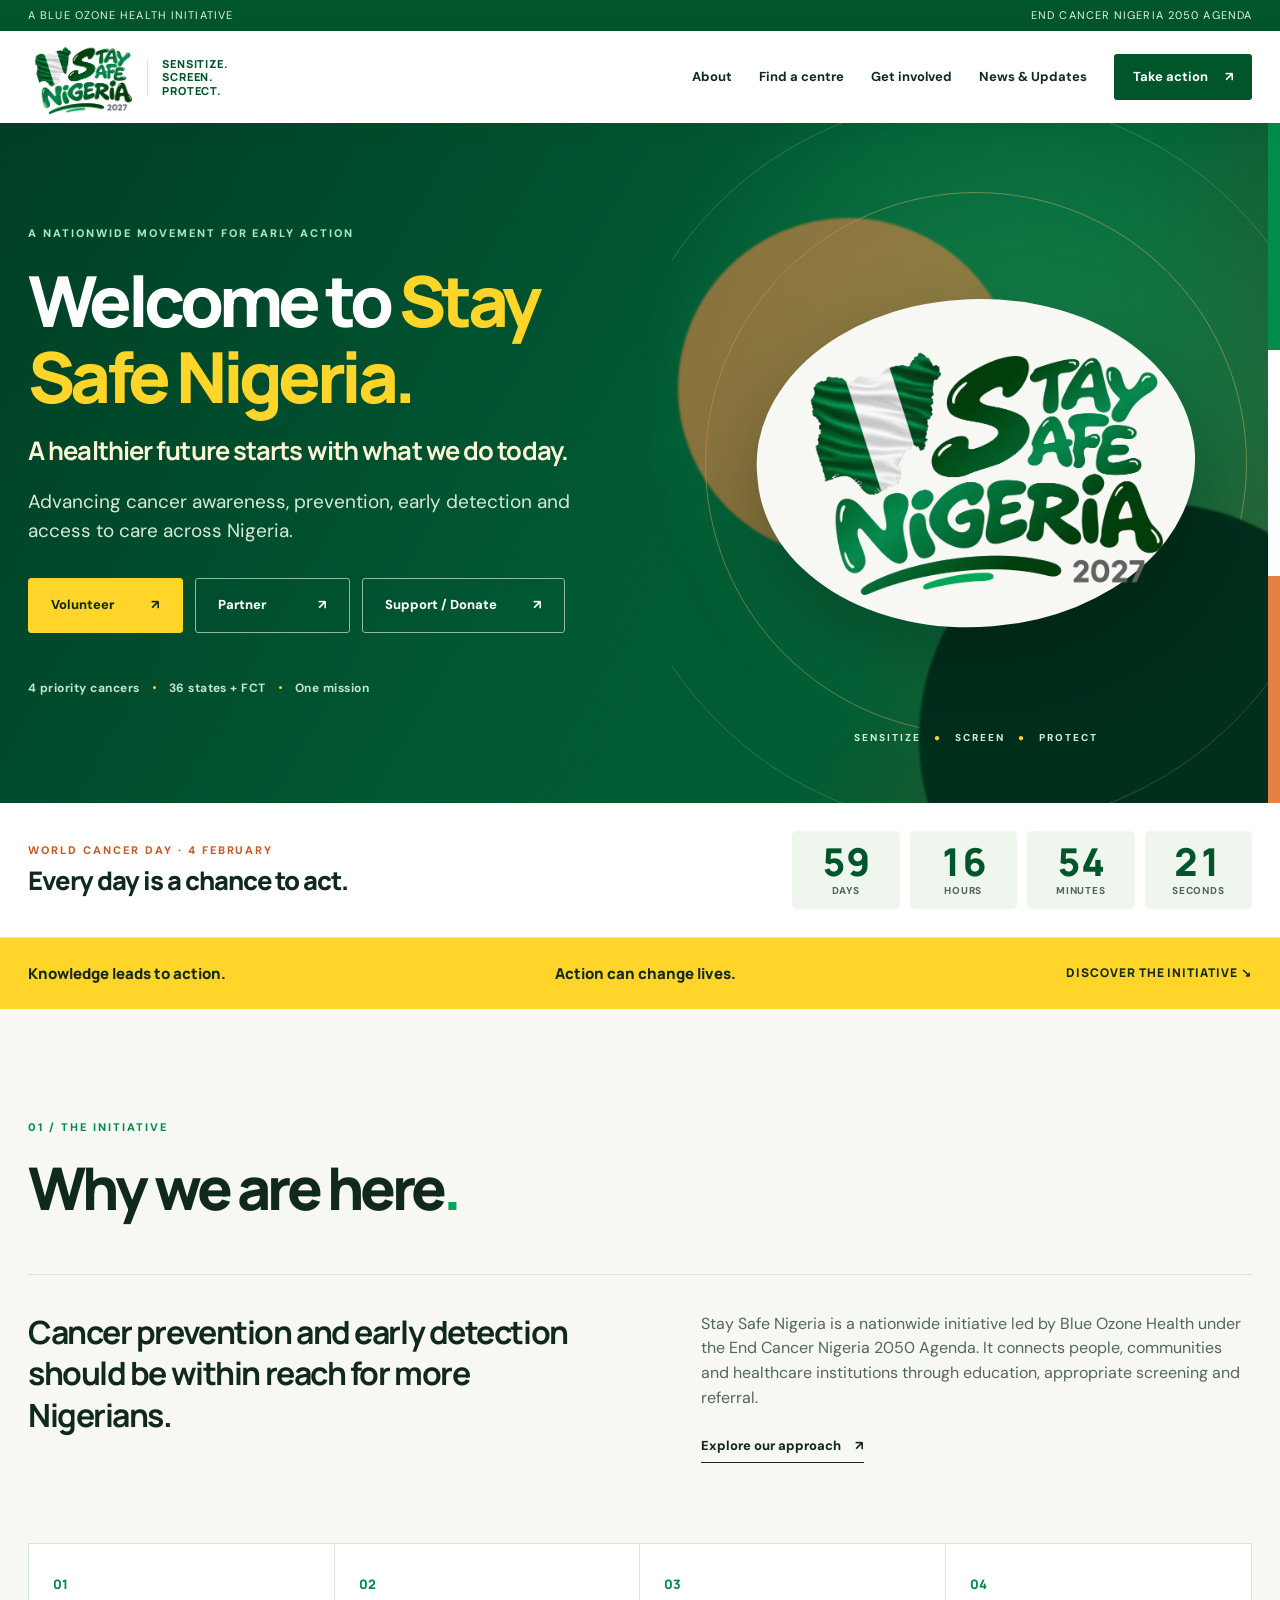
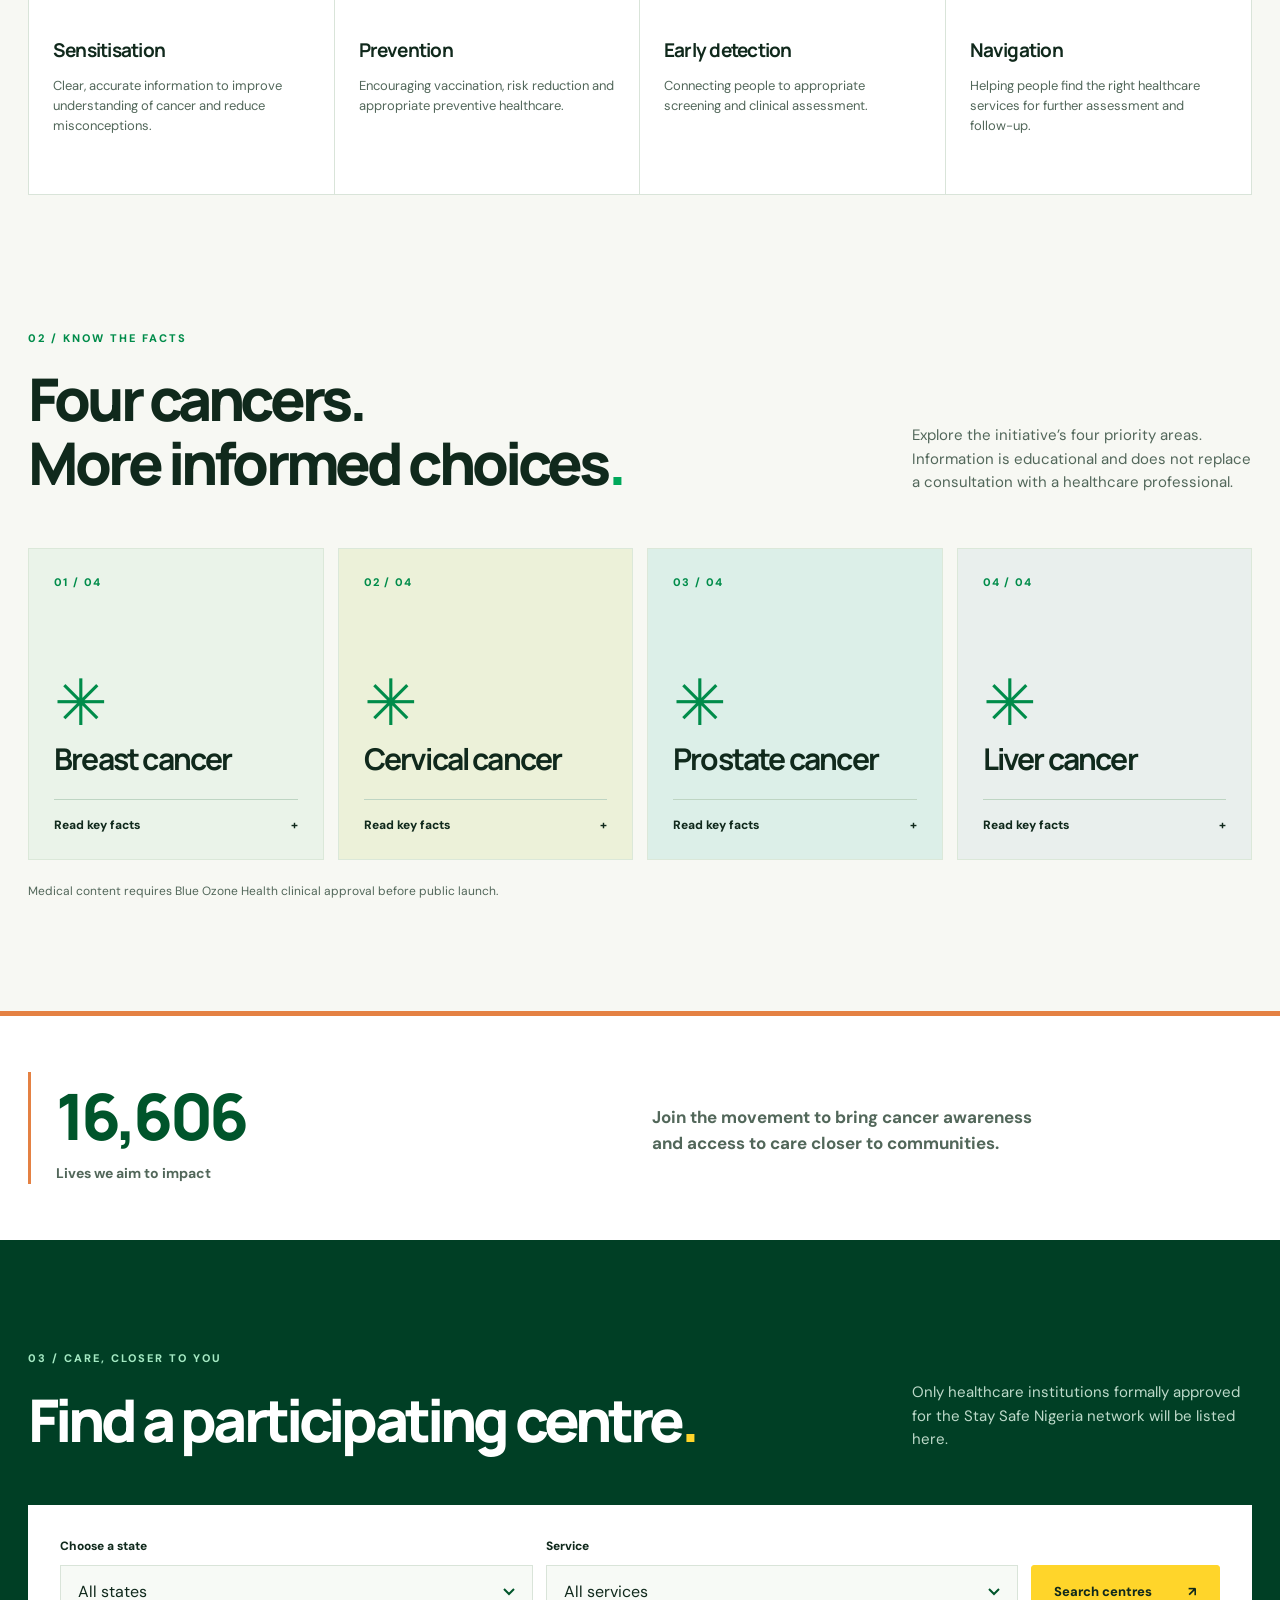
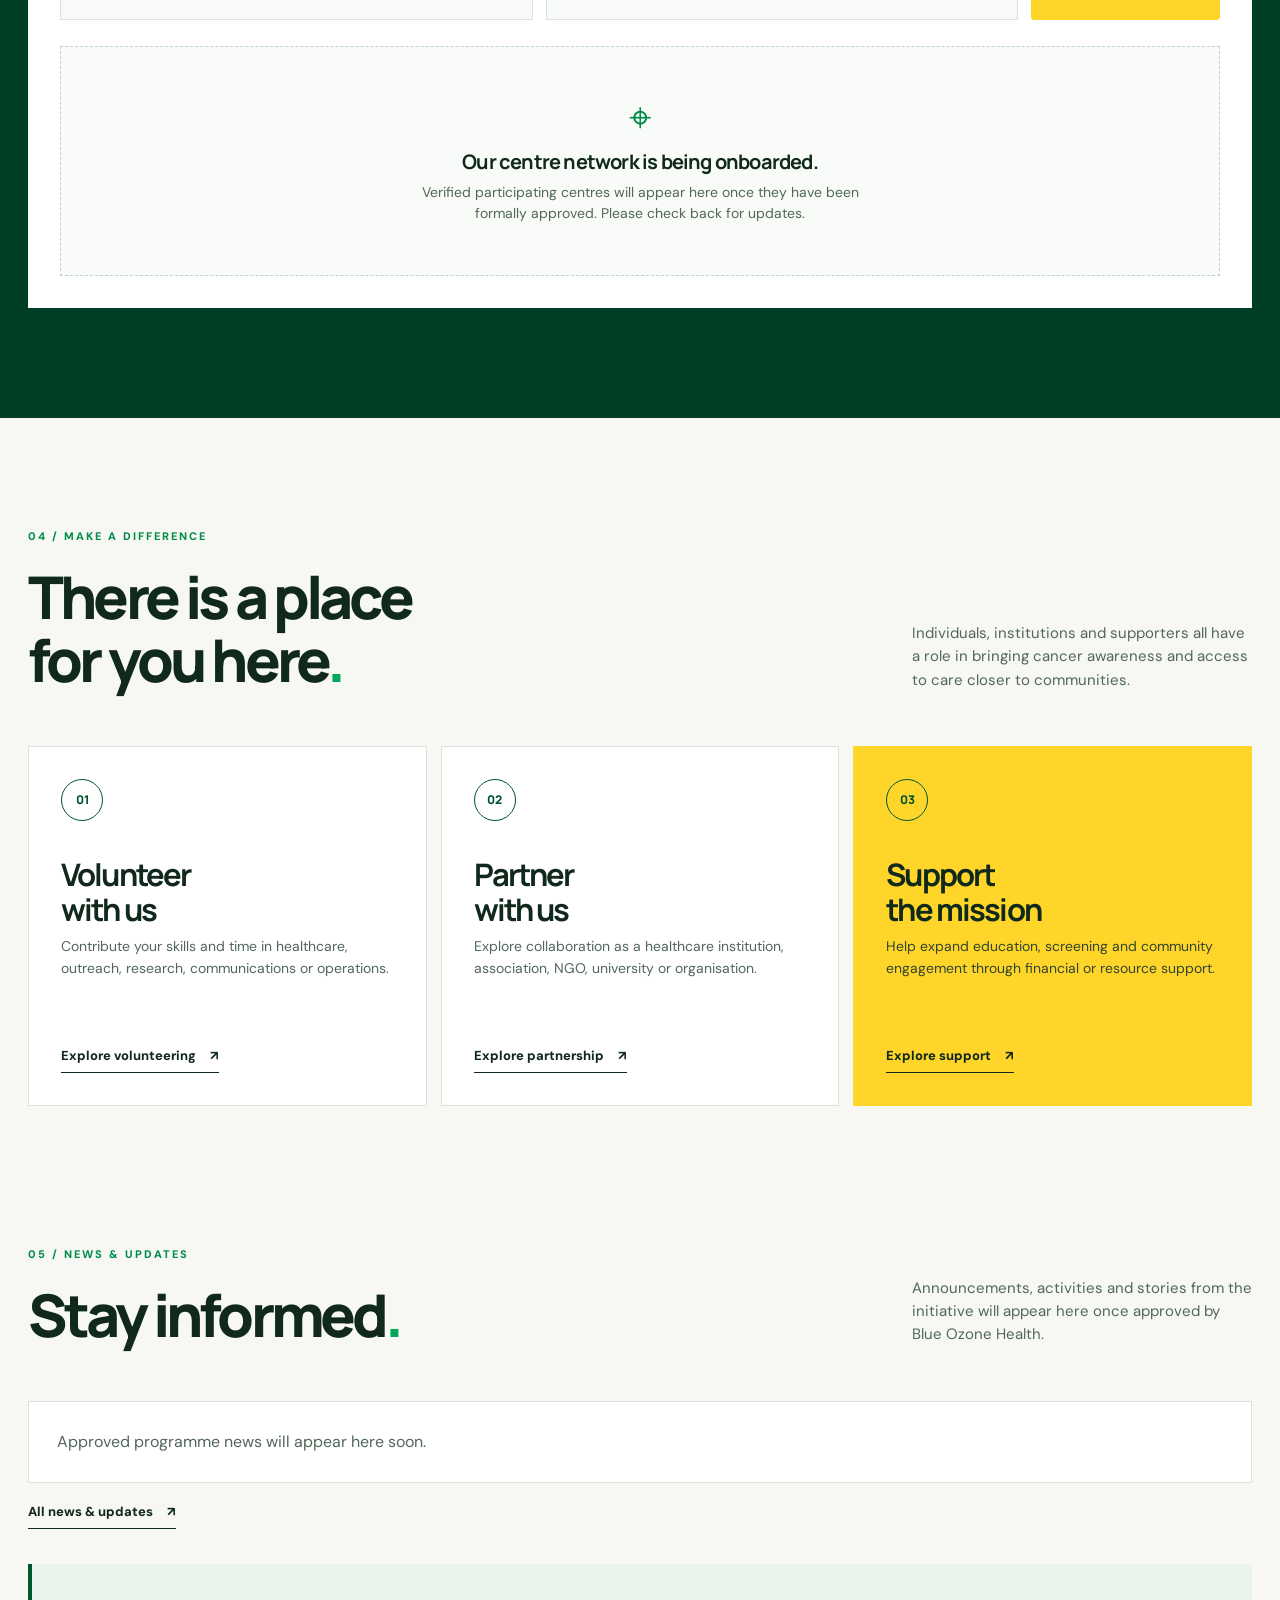
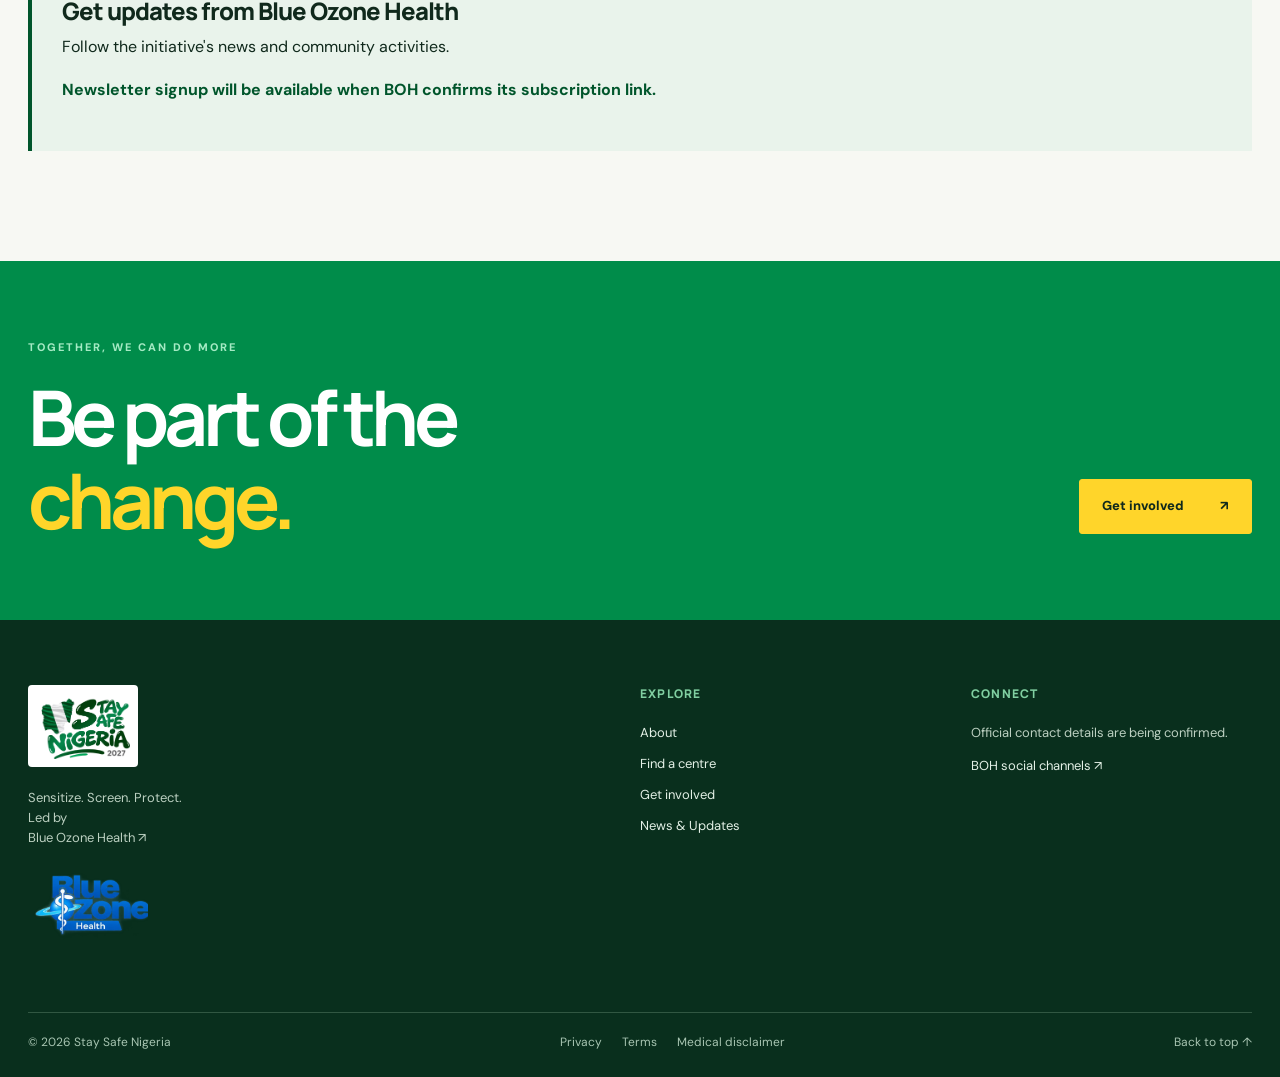
==== commit d3e85933: "Fix mobile hero and add site motion" ====
--- a/index.html
+++ b/index.html
@@ -7,9 +7,9 @@
   <meta name="description" content="Stay Safe Nigeria is a nationwide initiative advancing cancer awareness, prevention, early detection and access to care.">
   <title>Stay Safe Nigeria | Sensitize. Screen. Protect.</title>
   <link rel="icon" href="assets/stay-safe-logo.webp" type="image/webp">
-  <link rel="stylesheet" href="styles.css">
+  <link rel="stylesheet" href="styles.css?v=2">
   <script src="config.js" defer></script>
-  <script src="app.js" defer></script>
+  <script src="app.js?v=2" defer></script>
 </head>
 <body>
   <a class="skip-link" href="#main">Skip to content</a>
--- a/styles.css
+++ b/styles.css
@@ -55,3 +55,35 @@
 .newsletter-box h3{font:800 24px Manrope,Arial,sans-serif;letter-spacing:-.04em;margin:0 0 8px}.newsletter-box>p{margin:0 0 18px}
 .bank-details{padding:22px;margin:22px 0;background:#fff;border:1px solid var(--line)}.bank-details p{margin:5px 0}.account-number{font:800 23px Manrope,Arial,sans-serif;letter-spacing:.06em}
 @media(max-width:760px){.news-grid{grid-template-columns:1fr}.news-article p{font-size:16px}}
+
+/* Responsive hero and motion */
+.countdown-units{grid-template-columns:repeat(4,minmax(58px,1fr));min-width:min(100%,460px)}
+@media(max-width:760px){
+  .hero{min-height:0}
+  .hero-copy{max-width:none;padding:58px 24px 62px}
+  .hero h1{font-size:clamp(43px,12vw,60px);line-height:1.04;overflow-wrap:normal}
+  .hero-tagline{font-size:22px;margin-top:24px}
+  .hero-lead{font-size:15px;line-height:1.6}
+  .hero-actions{display:grid;grid-template-columns:1fr;gap:10px}
+  .hero-actions .button{width:100%;min-height:53px}
+  .hero-foot{margin-top:31px;line-height:1.7}
+  .hero-art,.hero-rail{display:none}
+  .countdown-units{grid-template-columns:repeat(4,minmax(0,1fr));gap:6px;min-width:0}
+  .countdown-units>span{padding:10px 2px}
+  .countdown-units b{font-size:clamp(21px,6vw,29px)}
+  .countdown-units small{font-size:8px;letter-spacing:.03em}
+}
+@media(max-width:360px){.hero h1{font-size:42px}.hero-copy{padding-left:20px;padding-right:20px}}
+@media(prefers-reduced-motion:no-preference){
+  .motion-ready [data-reveal]{opacity:0;transform:translateY(22px);transition:opacity .65s ease,transform .7s cubic-bezier(.2,.8,.2,1);transition-delay:var(--reveal-delay,0ms)}
+  .motion-ready [data-reveal].is-visible{opacity:1;transform:none}
+  .hero-stamp{animation:hero-float 7s ease-in-out infinite}
+  @keyframes hero-float{0%,100%{translate:0 0}50%{translate:0 -12px}}
+  .involved-card,.pillars article,.news-card,.centre-card{transition:transform .25s ease,box-shadow .25s ease}
+  .involved-card:hover,.pillars article:hover,.news-card:hover,.centre-card:hover{transform:translateY(-5px);box-shadow:0 16px 35px rgba(0,63,37,.12)}
+  .cancer-card summary{transition:background .25s ease}
+  .cancer-card summary:hover{background:rgba(255,255,255,.24)}
+  .button,.text-link{transition:transform .25s ease,filter .25s ease}
+  .button:hover{filter:brightness(1.05)}
+  .text-link:hover{transform:translateX(3px)}
+}
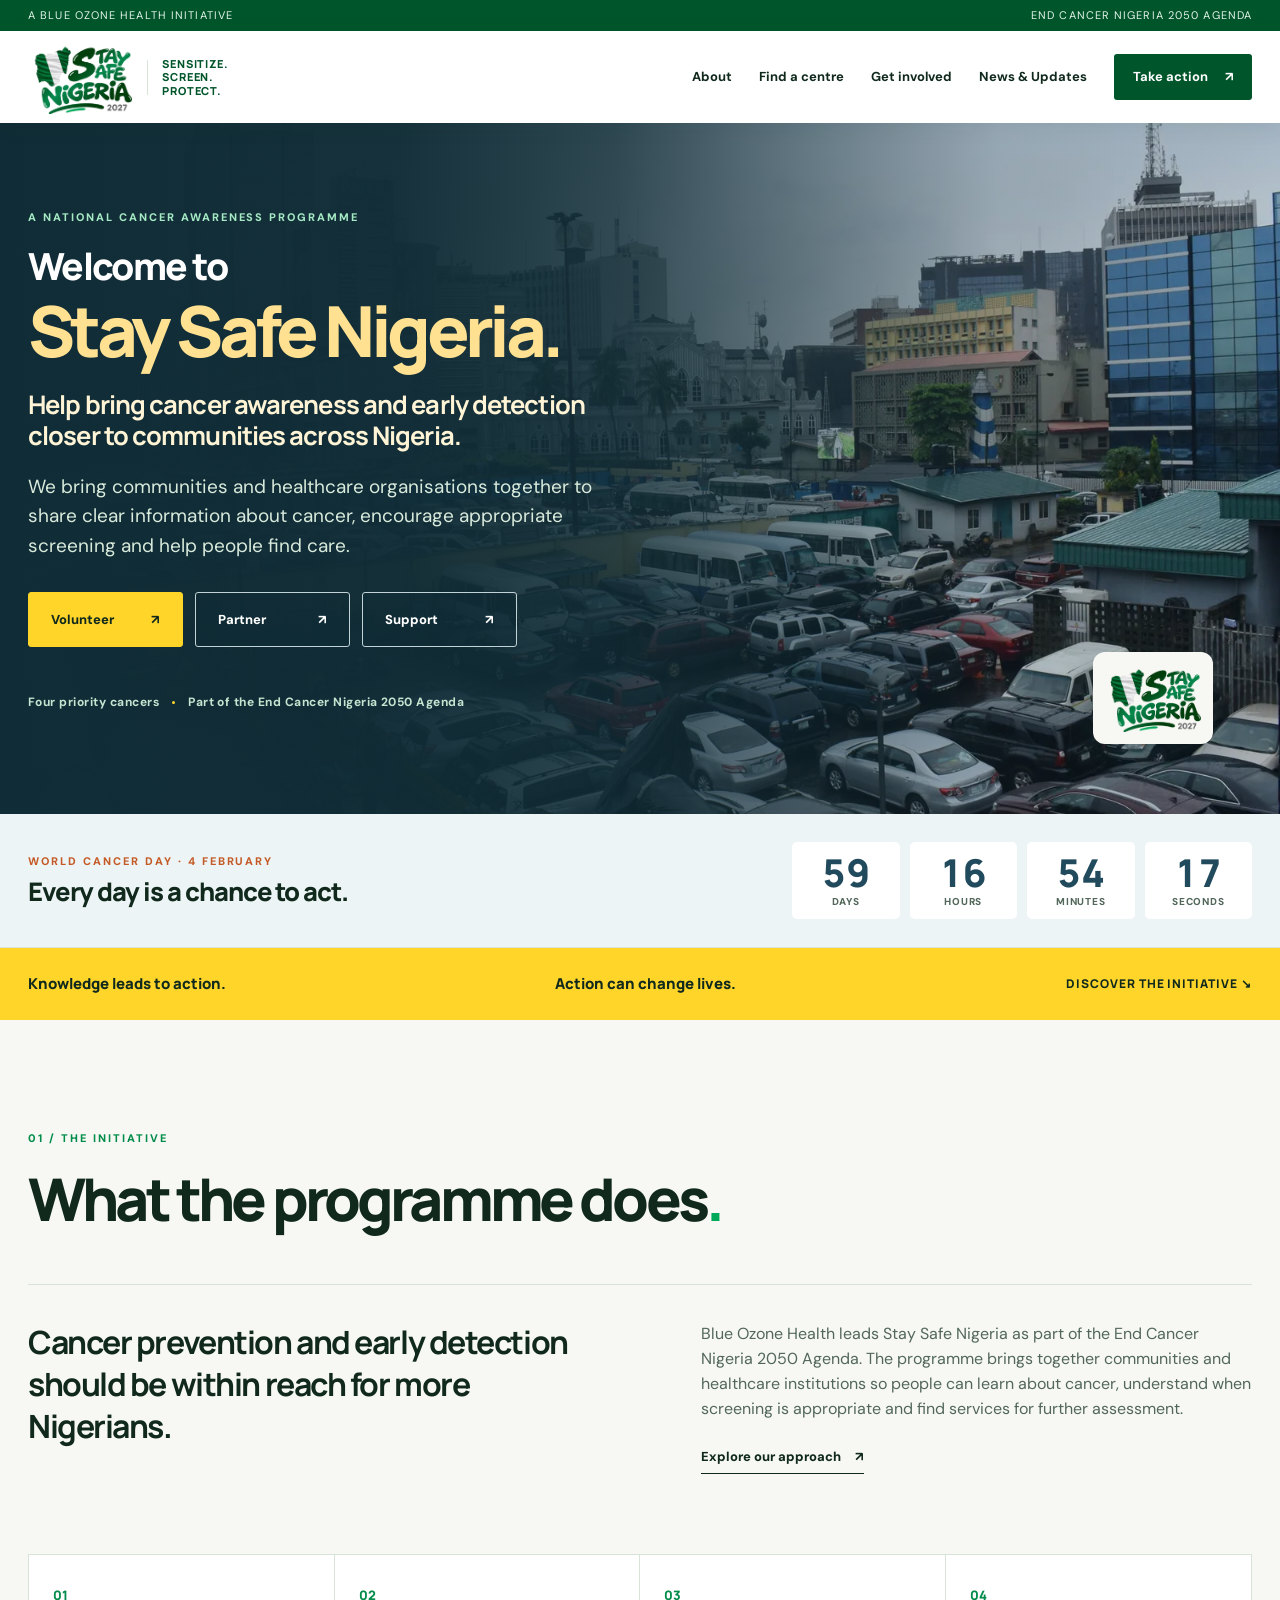
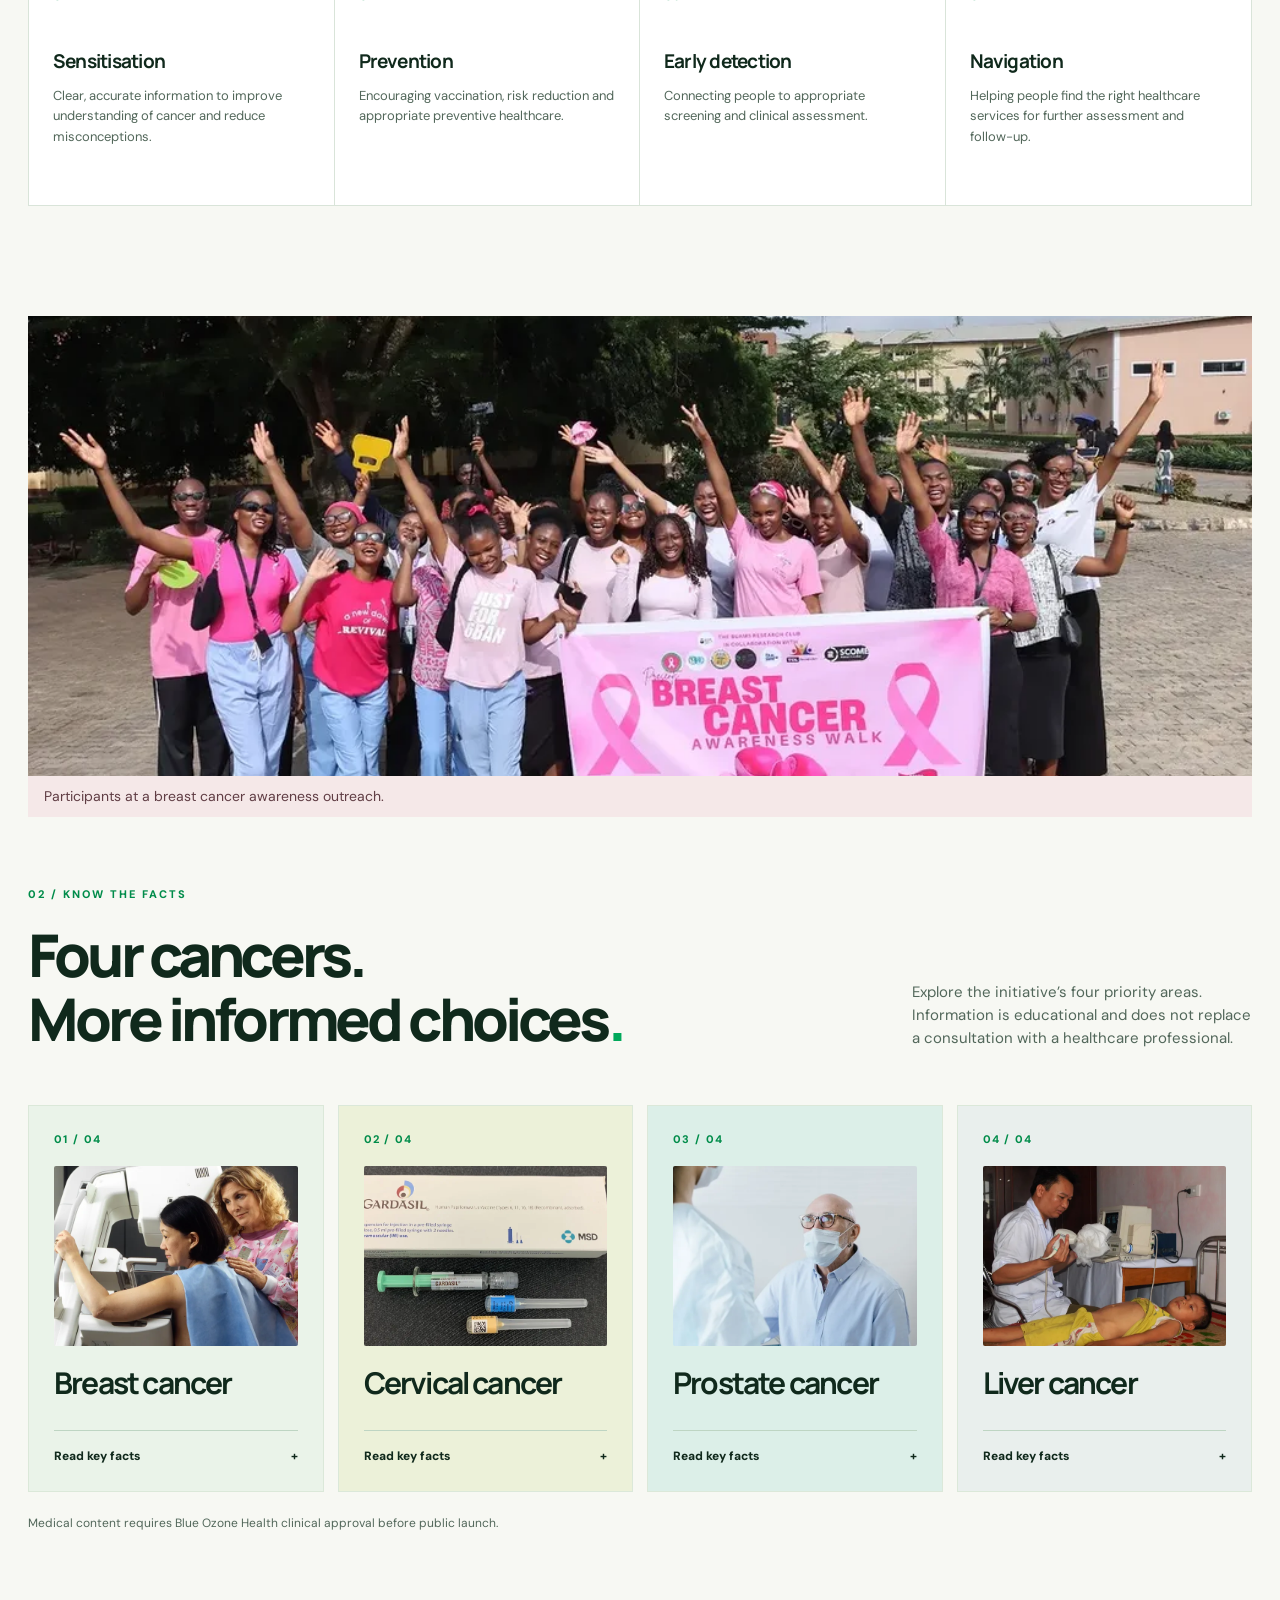
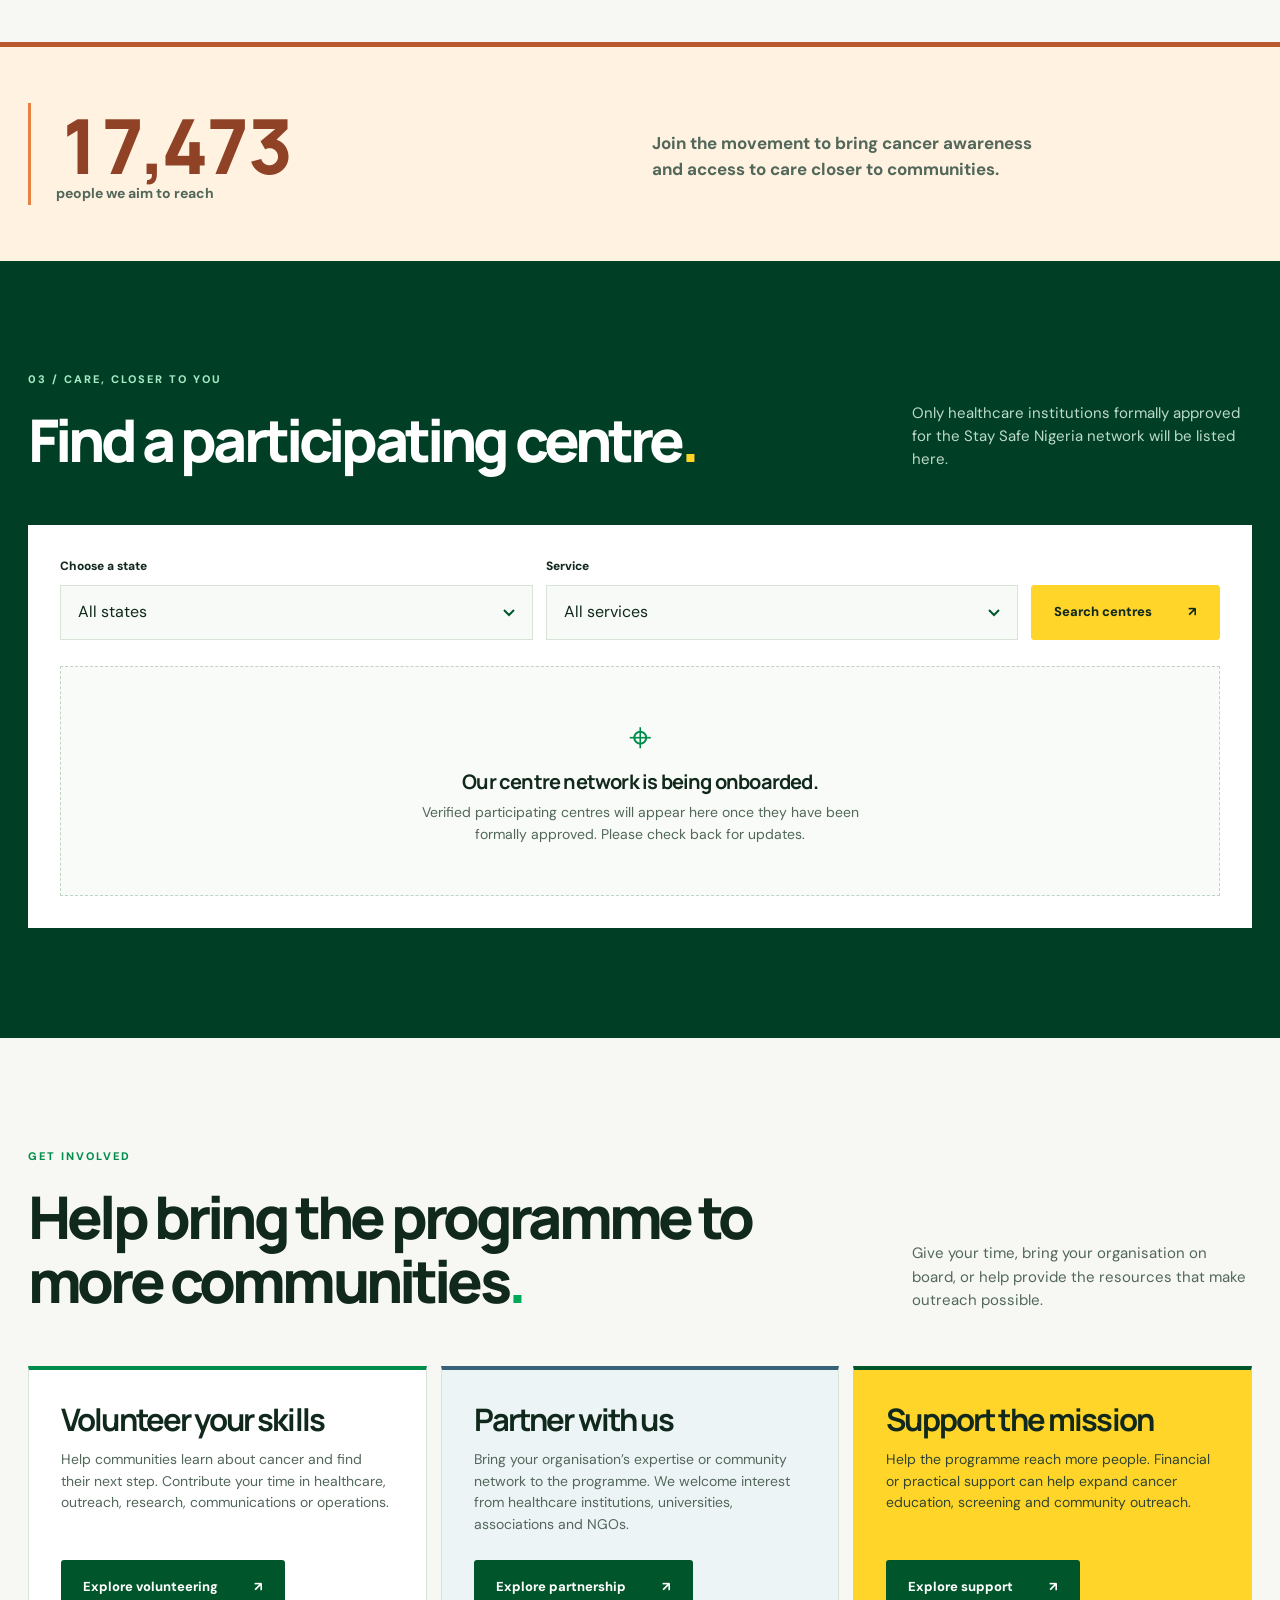
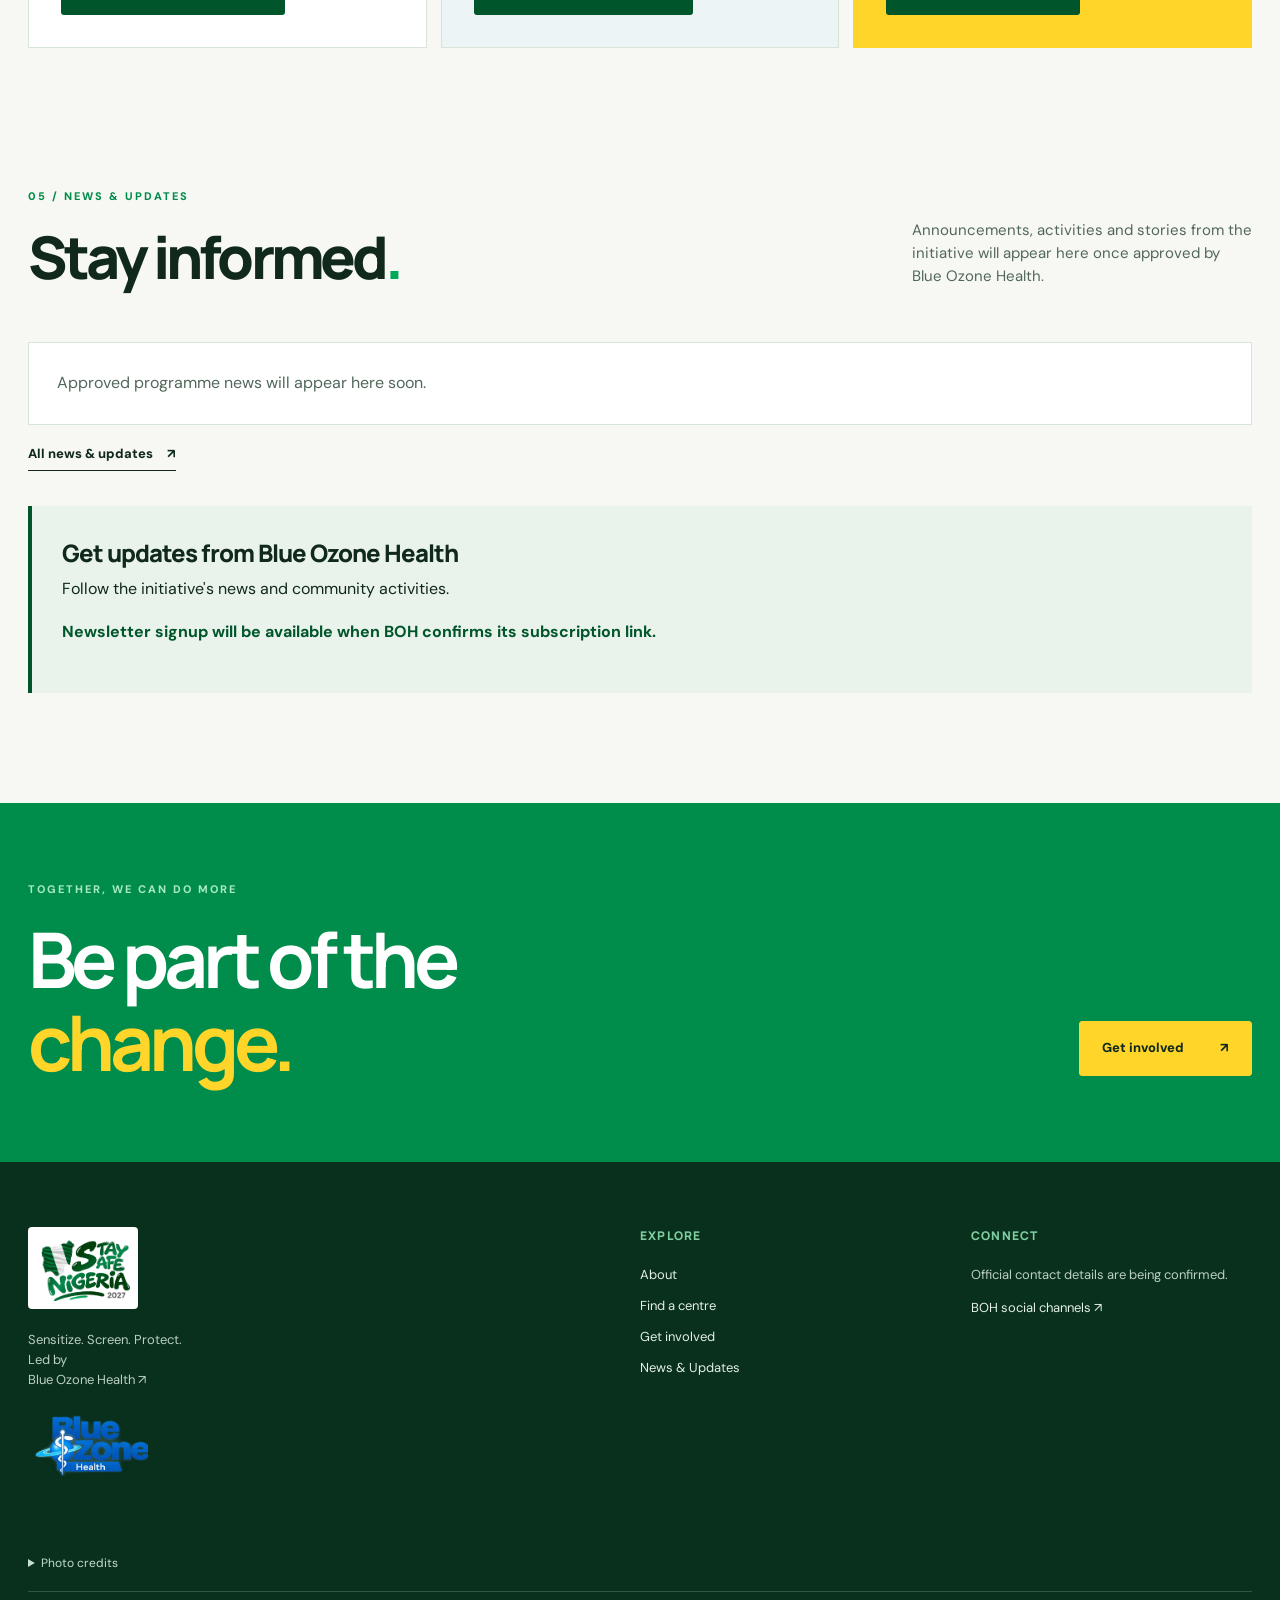
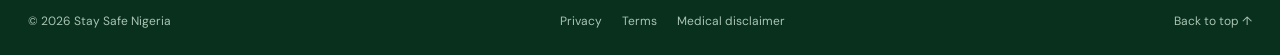
==== commit b4a2402a: "Refresh campaign landing page and add native registration" ====
--- a/index.html
+++ b/index.html
@@ -9,7 +9,7 @@
   <link rel="icon" href="assets/stay-safe-logo.webp" type="image/webp">
   <link rel="stylesheet" href="styles.css?v=2">
   <script src="config.js" defer></script>
-  <script src="app.js?v=2" defer></script>
+  <script src="app.js?v=3" defer></script>
 </head>
 <body>
   <a class="skip-link" href="#main">Skip to content</a>
@@ -24,30 +24,89 @@
 
   <main id="main">
     <section class="hero" aria-labelledby="hero-title">
-      <div class="hero-copy"><p class="eyebrow light">A nationwide movement for early action</p><h1 id="hero-title">Welcome to <em>Stay Safe Nigeria.</em></h1><p class="hero-tagline">A healthier future starts with what we do today.</p><p class="hero-lead">Advancing cancer awareness, prevention, early detection and access to care across Nigeria.</p><div class="hero-actions"><a class="button yellow" href="forms.html#volunteer">Volunteer <span aria-hidden="true">↗</span></a><a class="button outline-light" href="forms.html#partner">Partner <span aria-hidden="true">↗</span></a><a class="button outline-light" href="forms.html#support">Support / Donate <span aria-hidden="true">↗</span></a></div><p class="hero-foot">4 priority cancers <span></span> 36 states + FCT <span></span> One mission</p></div>
-      <div class="hero-art" aria-hidden="true"><div class="orb orb-one"></div><div class="orb orb-two"></div><div class="hero-stamp"><img src="assets/stay-safe-logo.webp" alt="" width="430" height="303"></div><div class="art-caption">SENSITIZE <b>●</b> SCREEN <b>●</b> PROTECT</div></div>
-      <div class="hero-rail" aria-hidden="true"><i></i><i></i><i></i></div>
+      <picture class="hero-backdrop" aria-hidden="true">
+        <source media="(max-width: 760px)" srcset="assets/lagos-marina-small.webp">
+        <img src="assets/lagos-marina.webp" alt="" width="1600" height="1067" fetchpriority="high">
+      </picture>
+      <div class="hero-copy">
+        <p class="eyebrow light">A national cancer awareness programme</p>
+        <h1 id="hero-title"><span>Welcome to</span> <em>Stay Safe Nigeria.</em></h1>
+        <p class="hero-tagline">Help bring cancer awareness and early detection closer to communities across Nigeria.</p>
+        <p class="hero-lead">We bring communities and healthcare organisations together to share clear information about cancer, encourage appropriate screening and help people find care.</p>
+        <div class="hero-actions">
+          <a class="button yellow" href="forms.html#volunteer">Volunteer <span aria-hidden="true">↗</span></a>
+          <a class="button outline-light" href="forms.html#partner">Partner <span aria-hidden="true">↗</span></a>
+          <a class="button outline-light" href="forms.html#support">Support <span aria-hidden="true">↗</span></a>
+        </div>
+        <p class="hero-foot">Four priority cancers <span></span> Part of the End Cancer Nigeria 2050 Agenda</p>
+      </div>
+      <div class="hero-art" aria-hidden="true"><div class="hero-stamp"><img src="assets/stay-safe-logo.webp" alt="" width="430" height="303"></div></div>
     </section>
 
     <section class="world-cancer-countdown" aria-label="Countdown to World Cancer Day"><div><p class="eyebrow">World Cancer Day · 4 February</p><strong>Every day is a chance to act.</strong></div><div class="countdown-units" id="cancer-day-countdown" role="timer" aria-label="Time until World Cancer Day"><span>Loading countdown…</span></div></section>
 
     <section class="intro-strip" aria-label="Programme overview"><p>Knowledge leads to action.</p><p>Action can change lives.</p><a href="#about">Discover the initiative <span aria-hidden="true">↘</span></a></section>
 
-    <section class="section about-section" id="about" aria-labelledby="about-title"><div class="section-heading"><p class="eyebrow">01 / The initiative</p><h2 id="about-title">Why we are here<span class="dot">.</span></h2></div><div class="about-grid"><p class="large-copy">Cancer prevention and early detection should be within reach for more Nigerians.</p><div class="about-body"><p>Stay Safe Nigeria is a nationwide initiative led by Blue Ozone Health under the End Cancer Nigeria 2050 Agenda. It connects people, communities and healthcare institutions through education, appropriate screening and referral.</p><a class="text-link" href="#pillars">Explore our approach <span aria-hidden="true">↗</span></a></div></div><div class="pillars" id="pillars"><article><span>01</span><h3>Sensitisation</h3><p>Clear, accurate information to improve understanding of cancer and reduce misconceptions.</p></article><article><span>02</span><h3>Prevention</h3><p>Encouraging vaccination, risk reduction and appropriate preventive healthcare.</p></article><article><span>03</span><h3>Early detection</h3><p>Connecting people to appropriate screening and clinical assessment.</p></article><article><span>04</span><h3>Navigation</h3><p>Helping people find the right healthcare services for further assessment and follow-up.</p></article></div></section>
+    <section class="section about-section" id="about" aria-labelledby="about-title"><div class="section-heading"><p class="eyebrow">01 / The initiative</p><h2 id="about-title">What the programme does<span class="dot">.</span></h2></div><div class="about-grid"><p class="large-copy">Cancer prevention and early detection should be within reach for more Nigerians.</p><div class="about-body"><p>Blue Ozone Health leads Stay Safe Nigeria as part of the End Cancer Nigeria 2050 Agenda. The programme brings together communities and healthcare institutions so people can learn about cancer, understand when screening is appropriate and find services for further assessment.</p><a class="text-link" href="#pillars">Explore our approach <span aria-hidden="true">↗</span></a></div></div><div class="pillars" id="pillars"><article><span>01</span><h3>Sensitisation</h3><p>Clear, accurate information to improve understanding of cancer and reduce misconceptions.</p></article><article><span>02</span><h3>Prevention</h3><p>Encouraging vaccination, risk reduction and appropriate preventive healthcare.</p></article><article><span>03</span><h3>Early detection</h3><p>Connecting people to appropriate screening and clinical assessment.</p></article><article><span>04</span><h3>Navigation</h3><p>Helping people find the right healthcare services for further assessment and follow-up.</p></article></div></section>
+
+    <div class="section outreach-photo">
+      <figure>
+        <img src="assets/breast-cancer-awareness-outreach.webp" alt="A group dressed in pink and white holds a breast cancer awareness banner outdoors." width="1000" height="744" loading="lazy">
+        <figcaption>Participants at a breast cancer awareness outreach.</figcaption>
+      </figure>
+    </div>
 
     <section class="section cancers-section" id="cancers" aria-labelledby="cancers-title"><div class="section-heading split"><div><p class="eyebrow">02 / Know the facts</p><h2 id="cancers-title">Four cancers.<br>More informed choices<span class="dot">.</span></h2></div><p>Explore the initiative’s four priority areas. Information is educational and does not replace a consultation with a healthcare professional.</p></div><div class="cancer-grid" id="cancer-grid"></div><p class="content-note">Medical content requires Blue Ozone Health clinical approval before public launch.</p></section>
 
-    <section class="impact-strip" aria-label="Campaign impact target"><div><span class="impact-number" data-target="18000">18,000</span><p>Lives we aim to impact</p></div><p>Join the movement to bring cancer awareness and access to care closer to communities.</p></section>
+    <section class="impact-strip" aria-label="Campaign impact target">
+      <div>
+        <p class="impact-target"><strong class="impact-number" data-target="18000" aria-hidden="true">18,000+</strong><strong class="visually-hidden">18,000+</strong> people we aim to reach</p>
+      </div>
+      <p>Join the movement to bring cancer awareness and access to care closer to communities.</p>
+    </section>
 
     <section class="centres-section" id="centres" aria-labelledby="centres-title"><div class="section centres-inner"><div class="section-heading split"><div><p class="eyebrow light">03 / Care, closer to you</p><h2 id="centres-title">Find a participating centre<span class="dot yellow-dot">.</span></h2></div><p>Only healthcare institutions formally approved for the Stay Safe Nigeria network will be listed here.</p></div><div class="finder"><div class="finder-controls"><label for="state-filter">Choose a state</label><select id="state-filter"><option value="">All states</option></select><label for="service-filter">Service</label><select id="service-filter"><option value="">All services</option></select><button class="button yellow" id="find-button" type="button">Search centres <span aria-hidden="true">↗</span></button></div><div class="finder-results" id="centre-results" aria-live="polite"></div></div></div></section>
 
-    <section class="section involved-section" id="involved" aria-labelledby="involved-title"><div class="section-heading split"><div><p class="eyebrow">04 / Make a difference</p><h2 id="involved-title">There is a place<br>for you here<span class="dot">.</span></h2></div><p>Individuals, institutions and supporters all have a role in bringing cancer awareness and access to care closer to communities.</p></div><div class="involved-grid"><article class="involved-card"><span class="small-icon" aria-hidden="true">01</span><h3>Volunteer<br>with us</h3><p>Contribute your skills and time in healthcare, outreach, research, communications or operations.</p><a class="text-link" href="forms.html#volunteer">Explore volunteering <span aria-hidden="true">↗</span></a></article><article class="involved-card"><span class="small-icon" aria-hidden="true">02</span><h3>Partner<br>with us</h3><p>Explore collaboration as a healthcare institution, association, NGO, university or organisation.</p><a class="text-link" href="forms.html#partner">Explore partnership <span aria-hidden="true">↗</span></a></article><article class="involved-card featured"><span class="small-icon" aria-hidden="true">03</span><h3>Support<br>the mission</h3><p>Help expand education, screening and community engagement through financial or resource support.</p><a class="text-link" href="forms.html#support">Explore support <span aria-hidden="true">↗</span></a></article></div></section>
+    <section class="section involved-section" id="involved" aria-labelledby="involved-title">
+      <div class="section-heading split">
+        <div><p class="eyebrow">Get involved</p><h2 id="involved-title">Help bring the programme to more communities<span class="dot">.</span></h2></div>
+        <p>Give your time, bring your organisation on board, or help provide the resources that make outreach possible.</p>
+      </div>
+      <div class="involved-grid">
+        <article class="involved-card">
+          <h3>Volunteer your skills</h3>
+          <p>Help communities learn about cancer and find their next step. Contribute your time in healthcare, outreach, research, communications or operations.</p>
+          <a class="button green" href="forms.html#volunteer">Explore volunteering <span aria-hidden="true">↗</span></a>
+        </article>
+        <article class="involved-card">
+          <h3>Partner with us</h3>
+          <p>Bring your organisation’s expertise or community network to the programme. We welcome interest from healthcare institutions, universities, associations and NGOs.</p>
+          <a class="button green" href="forms.html#partner">Explore partnership <span aria-hidden="true">↗</span></a>
+        </article>
+        <article class="involved-card featured">
+          <h3>Support the mission</h3>
+          <p>Help the programme reach more people. Financial or practical support can help expand cancer education, screening and community outreach.</p>
+          <a class="button green" href="forms.html#support">Explore support <span aria-hidden="true">↗</span></a>
+        </article>
+      </div>
+    </section>
 
     <section class="section updates-section" id="updates" aria-labelledby="updates-title"><div class="section-heading split"><div><p class="eyebrow">05 / News &amp; Updates</p><h2 id="updates-title">Stay informed<span class="dot">.</span></h2></div><p>Announcements, activities and stories from the initiative will appear here once approved by Blue Ozone Health.</p></div><div id="latest-news"></div><a class="text-link" href="news.html">All news &amp; updates <span aria-hidden="true">↗</span></a><div class="newsletter-box" id="newsletter-box"></div></section>
 
     <section class="closing"><div><p class="eyebrow light">Together, we can do more</p><h2>Be part of the<br><em>change.</em></h2></div><a class="button yellow" href="forms.html">Get involved <span aria-hidden="true">↗</span></a></section>
   </main>
 
-  <footer class="site-footer"><div class="footer-top"><div><img src="assets/stay-safe-logo.webp" alt="Stay Safe Nigeria 2027" width="150" height="106"><p>Sensitize. Screen. Protect.<br>Led by <a href="https://blueozonehealth.org" target="_blank" rel="noopener noreferrer">Blue Ozone Health ↗</a></p><img class="boh-logo" src="assets/blue-ozone-health.webp" alt="Blue Ozone Health" width="120" height="75"></div><div><h2>Explore</h2><a href="#about">About</a><a href="#centres">Find a centre</a><a href="forms.html">Get involved</a><a href="news.html">News &amp; Updates</a></div><div><h2>Connect</h2><div id="contact-links"><p>Official contact details are being confirmed.</p></div><div id="social-links"></div><a href="https://linktr.ee/blueozonehealth" target="_blank" rel="noopener noreferrer">BOH social channels ↗</a></div></div><div class="footer-bottom"><span>© <span id="year">2027</span> Stay Safe Nigeria</span><div><a href="legal.html?type=privacy">Privacy</a><a href="legal.html?type=terms">Terms</a><a href="legal.html?type=medical">Medical disclaimer</a></div><a href="#top">Back to top ↑</a></div></footer>
+  <footer class="site-footer"><div class="footer-top"><div><img src="assets/stay-safe-logo.webp" alt="Stay Safe Nigeria 2027" width="150" height="106"><p>Sensitize. Screen. Protect.<br>Led by <a href="https://blueozonehealth.org" target="_blank" rel="noopener noreferrer">Blue Ozone Health ↗</a></p><img class="boh-logo" src="assets/blue-ozone-health.webp" alt="Blue Ozone Health" width="120" height="75"></div><div><h2>Explore</h2><a href="#about">About</a><a href="#centres">Find a centre</a><a href="forms.html">Get involved</a><a href="news.html">News &amp; Updates</a></div><div><h2>Connect</h2><div id="contact-links"><p>Official contact details are being confirmed.</p></div><div id="social-links"></div><a href="https://linktr.ee/blueozonehealth" target="_blank" rel="noopener noreferrer">BOH social channels ↗</a></div></div>
+    <details class="photo-credits">
+      <summary>Photo credits</summary>
+      <ul>
+        <li><a href="https://commons.wikimedia.org/wiki/File:Aerial_view_of_Marina,_Lagos_Island_East,_Lagos-Nigeria.jpg">Lagos Marina by Omoeko Media</a>, <a href="https://creativecommons.org/licenses/by-sa/4.0/">CC BY-SA 4.0</a>. Resized and cropped.</li>
+        <li><a href="https://visualsonline.cancer.gov/details.cfm?imageid=7493">Mammography by Rhoda Baer / National Cancer Institute</a>, public domain.</li>
+        <li><a href="https://commons.wikimedia.org/wiki/File:Gardasil_vaccine.jpg">HPV vaccine by Whispyhistory</a>, <a href="https://creativecommons.org/licenses/by-sa/4.0/">CC BY-SA 4.0</a>. Resized and cropped.</li>
+        <li><a href="https://www.pexels.com/photo/elderly-man-patient-looking-at-his-doctor-8413300/">Medical consultation by SHVETS production</a>, <a href="https://www.pexels.com/license/">Pexels License</a>.</li>
+        <li><a href="https://commons.wikimedia.org/wiki/File:Abdominal_ultrasound_examination.jpg">Abdominal ultrasound by JoAnn Moravac / U.S. Army</a>, public domain.</li>
+      </ul>
+    </details>
+    <div class="footer-bottom"><span>© <span id="year">2027</span> Stay Safe Nigeria</span><div><a href="legal.html?type=privacy">Privacy</a><a href="legal.html?type=terms">Terms</a><a href="legal.html?type=medical">Medical disclaimer</a></div><a href="#top">Back to top ↑</a></div></footer>
 </body>
 </html>
--- a/styles.css
+++ b/styles.css
@@ -21,6 +21,10 @@
 .cancer-card ul{margin:0;padding:20px 27px 28px 42px;background:#fff;font-size:14px;color:var(--ink)}
 .cancer-card li+li{margin-top:10px}
 .cancer-card[open] .card-bottom span{transform:rotate(45deg)}
+.cancer-card summary{min-height:385px}
+.cancer-media{display:block;width:100%;height:180px;object-fit:cover;object-position:center;margin:18px 0 20px;border-radius:2px}
+.cancer-card h3{margin-top:0;margin-bottom:20px}
+.cancer-card .card-bottom{margin-top:auto}
 .impact-strip{display:grid;grid-template-columns:1fr 1fr;gap:24px;padding:56px max(28px,calc((100vw - var(--max))/2));background:#fff;border-top:5px solid #e48143}
 .impact-strip>div{border-left:3px solid #e48143;padding-left:25px}
 .impact-strip span{font:800 clamp(42px,5vw,70px) Manrope,Arial,sans-serif;letter-spacing:-.06em;color:var(--forest)}
@@ -31,6 +35,30 @@
 .involvement-detail section:nth-child(3){background:#fff2df;border-color:#f2d9b7}
 .involvement-detail h2{font:800 clamp(30px,4vw,48px) Manrope,Arial,sans-serif;letter-spacing:-.055em;margin:0 0 12px}
 .involvement-detail section>p:not(.eyebrow){max-width:690px;color:var(--muted)}
+.involved-card{min-height:0;border-top:4px solid var(--campaign)}
+.involved-card.featured{border-top-color:var(--forest)}
+.involved-card h3{margin:0 0 12px}
+.involved-card .button{align-self:flex-start;margin-top:auto}
+.involvement-nav{display:flex;flex-wrap:wrap;gap:10px 24px;max-width:var(--max);margin:0 auto;padding:24px 28px 0}
+.involvement-nav a{color:var(--forest);font-weight:800;text-decoration:underline;text-underline-offset:4px}
+.involvement-nav + .involvement-detail{padding-top:24px}
+.registration-panel summary{width:fit-content;cursor:pointer;padding:13px 18px;background:var(--forest);color:#fff;border-radius:4px;font-weight:700}
+.registration-form{max-width:820px;margin-top:24px;color:var(--ink)}
+.registration-form p>a{text-decoration:underline;text-underline-offset:3px}
+.registration-group{min-width:0;margin:0 0 20px;padding:18px;border:1px solid var(--line);border-radius:5px;background:#fff}
+.registration-group>legend{padding:0 8px;font-weight:800;color:var(--forest)}
+.registration-fields{display:grid;grid-template-columns:repeat(auto-fit,minmax(min(100%,245px),1fr));gap:16px}
+.registration-field{display:grid;align-content:start;gap:6px;min-width:0}
+.registration-field>label,.registration-choices>legend{font-weight:700}
+.registration-field input,.registration-field select,.registration-field textarea{width:100%;padding:10px;border:1px solid #7d9283;border-radius:4px;color:var(--ink);background:#fff;font:inherit}
+.registration-field textarea{resize:vertical}
+.registration-choices{grid-column:1/-1;min-width:0;margin:0;padding:10px 12px;border:1px solid var(--line);border-radius:4px}
+.registration-choices label{display:flex;align-items:baseline;gap:8px;padding:4px 0}
+.registration-form [hidden]{display:none}
+.registration-form [aria-invalid=true]{outline:2px solid #9a281e}
+.registration-status{font-weight:700;color:var(--forest)}
+.registration-status.is-error{color:#9a281e}
+.registration-form button:disabled{opacity:.65;cursor:wait}
 .pending-action{font-weight:700;color:var(--forest);margin-top:24px}
 @media(prefers-reduced-motion:no-preference){.hero-copy>*{animation:rise-in .65s both}.hero-copy>*:nth-child(2){animation-delay:.08s}.hero-copy>*:nth-child(3){animation-delay:.16s}.hero-copy>*:nth-child(4){animation-delay:.24s}.hero-copy>*:nth-child(5){animation-delay:.32s}@keyframes rise-in{from{opacity:0;transform:translateY(15px)}to{opacity:1;transform:translateY(0)}}}
 @media(max-width:760px){.impact-strip{grid-template-columns:1fr;padding-top:42px;padding-bottom:42px}.hero-actions .button{min-width:0}.cancer-card summary{min-height:270px}}
@@ -87,3 +115,42 @@
   .button:hover{filter:brightness(1.05)}
   .text-link:hover{transform:translateX(3px)}
 }
+
+/* Campaign photography and colour */
+.hero{background:#102c36;isolation:isolate}
+.hero-backdrop,.hero-backdrop img{position:absolute;inset:0;width:100%;height:100%}
+.hero-backdrop img{object-fit:cover;object-position:66% center}
+.hero::before{z-index:1;background:linear-gradient(90deg,#102c36 0%,rgba(16,44,54,.97) 31%,rgba(16,44,54,.83) 48%,rgba(16,44,54,.23) 78%,rgba(16,44,54,.12) 100%)}
+.hero-copy{padding-bottom:102px}
+.hero h1 span{display:block;font-size:.53em;letter-spacing:-.045em;margin-bottom:.16em}
+.hero h1 em{display:block;color:#ffe191}
+.hero-art{z-index:1;place-items:end;padding:0 11% 70px 0;pointer-events:none}
+.hero-art::before,.hero-art::after{display:none}
+.hero-stamp{width:clamp(120px,21%,160px);border-radius:12px;padding:12px;transform:none;animation:none;box-shadow:0 12px 36px #102c3650}
+.hero-stamp img{transform:none}
+.photo-credits{font-size:12px;color:#c5decf;margin:0 0 18px}
+.photo-credits summary{cursor:pointer;width:fit-content}
+.photo-credits a{text-decoration:underline;text-underline-offset:2px}
+.hero .outline-light{background:#102c365c;border-color:#c1d3d7}
+.world-cancer-countdown{background:#edf4f6}
+.countdown-units>span{background:#fff}
+.countdown-units b{color:#214a5d}
+.impact-strip{background:#fff2e1;border-top-color:#b9592f}
+.impact-target{margin:0}
+.impact-target .impact-number{display:block;color:#8f4225;font:800 clamp(42px,6vw,76px)/1 Manrope,Arial,sans-serif;font-variant-numeric:tabular-nums;letter-spacing:-.055em}
+.visually-hidden{position:absolute;width:1px;height:1px;padding:0;margin:-1px;overflow:hidden;clip-path:inset(50%);white-space:nowrap}
+.involved-card:nth-child(2){background:#edf4f6;border-top-color:#38617a}
+.outreach-photo{padding-top:0;padding-bottom:44px}
+.outreach-photo figure{margin:0;background:#f5e8e8}
+.outreach-photo img{display:block;width:100%;max-height:460px;object-fit:cover;object-position:center 58%}
+.outreach-photo figcaption{padding:10px 16px;color:#603d44;font-size:.875rem}
+@media(max-width:760px){
+  .hero::before{background:linear-gradient(90deg,rgba(16,44,54,.94),rgba(16,44,54,.71)),linear-gradient(0deg,#102c36 0%,transparent 55%)}
+  .hero-backdrop img{object-position:60% center}
+  .hero-copy{padding-bottom:76px}
+  .outreach-photo{padding-bottom:28px}
+}
+@media(prefers-reduced-motion:no-preference){
+  .hero h1 span,.hero h1 em{animation:rise-in .7s both}
+  .hero h1 em{animation-delay:.15s}
+}
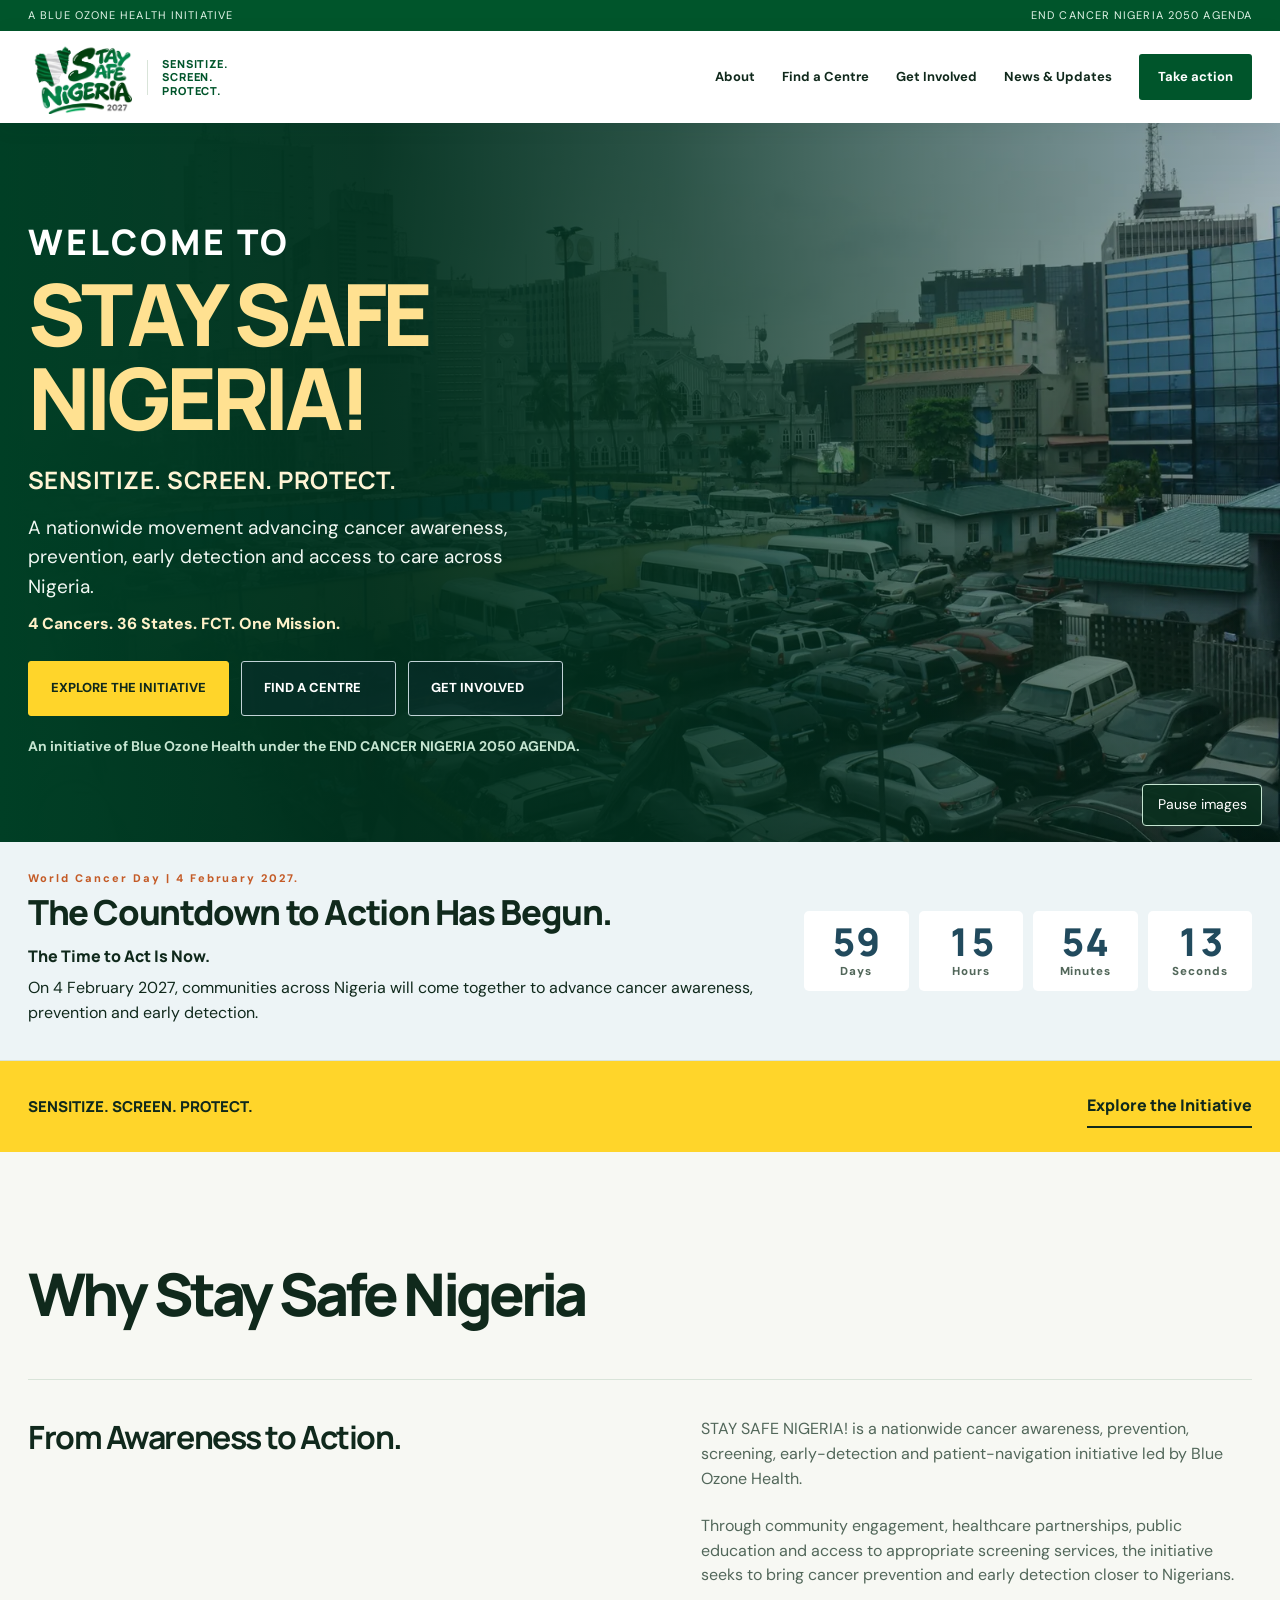
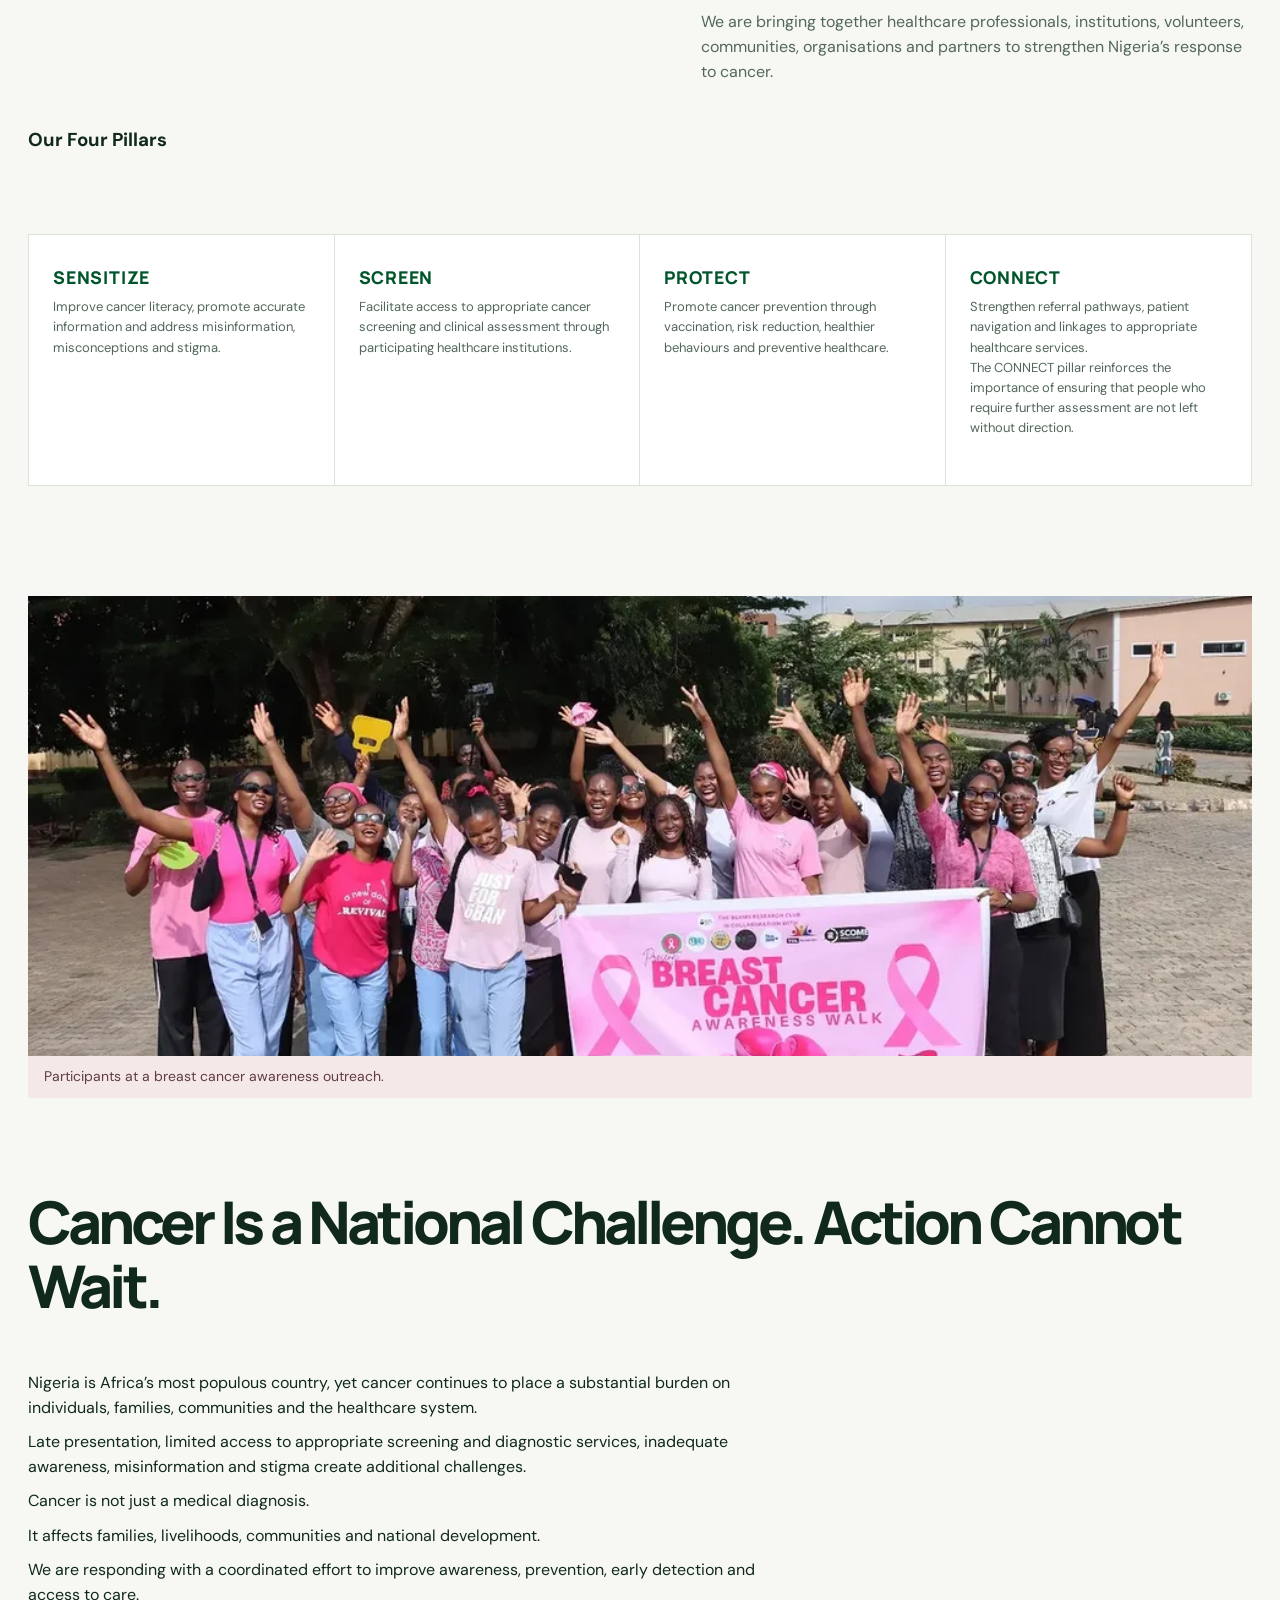
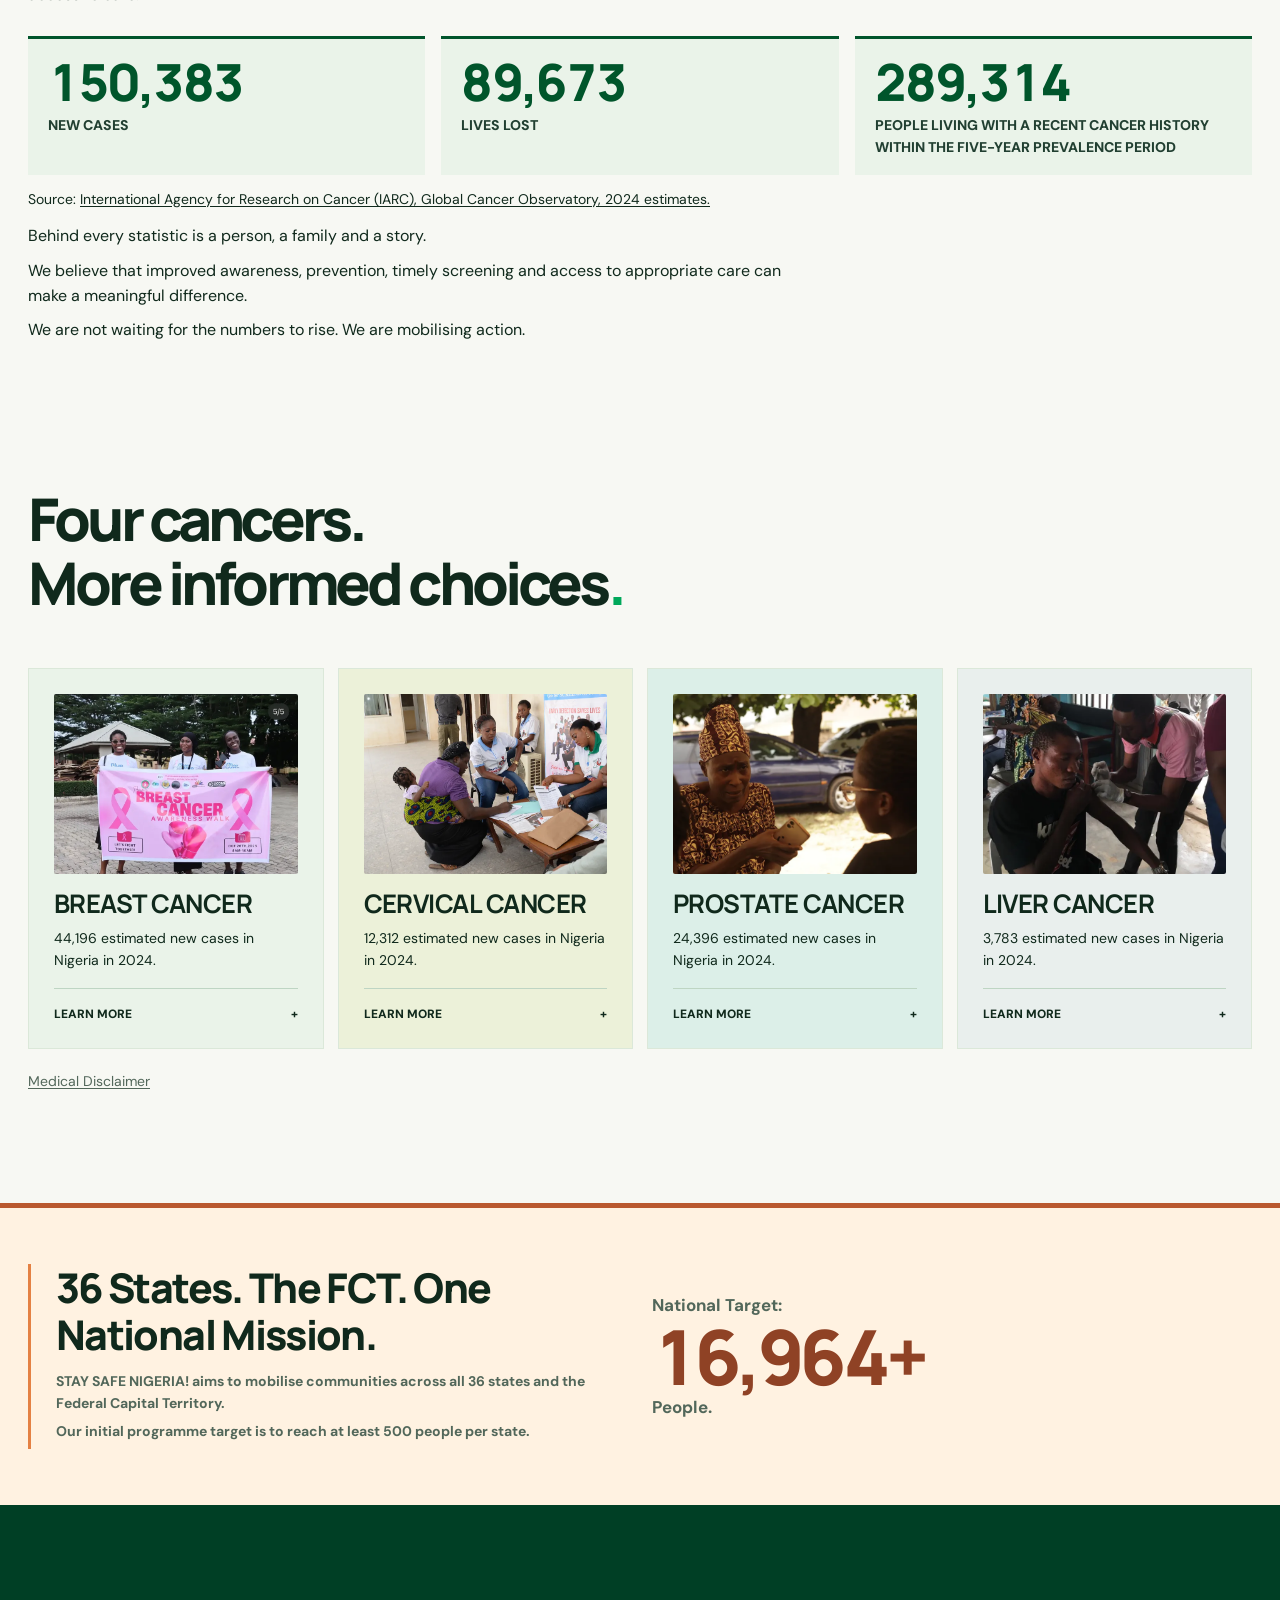
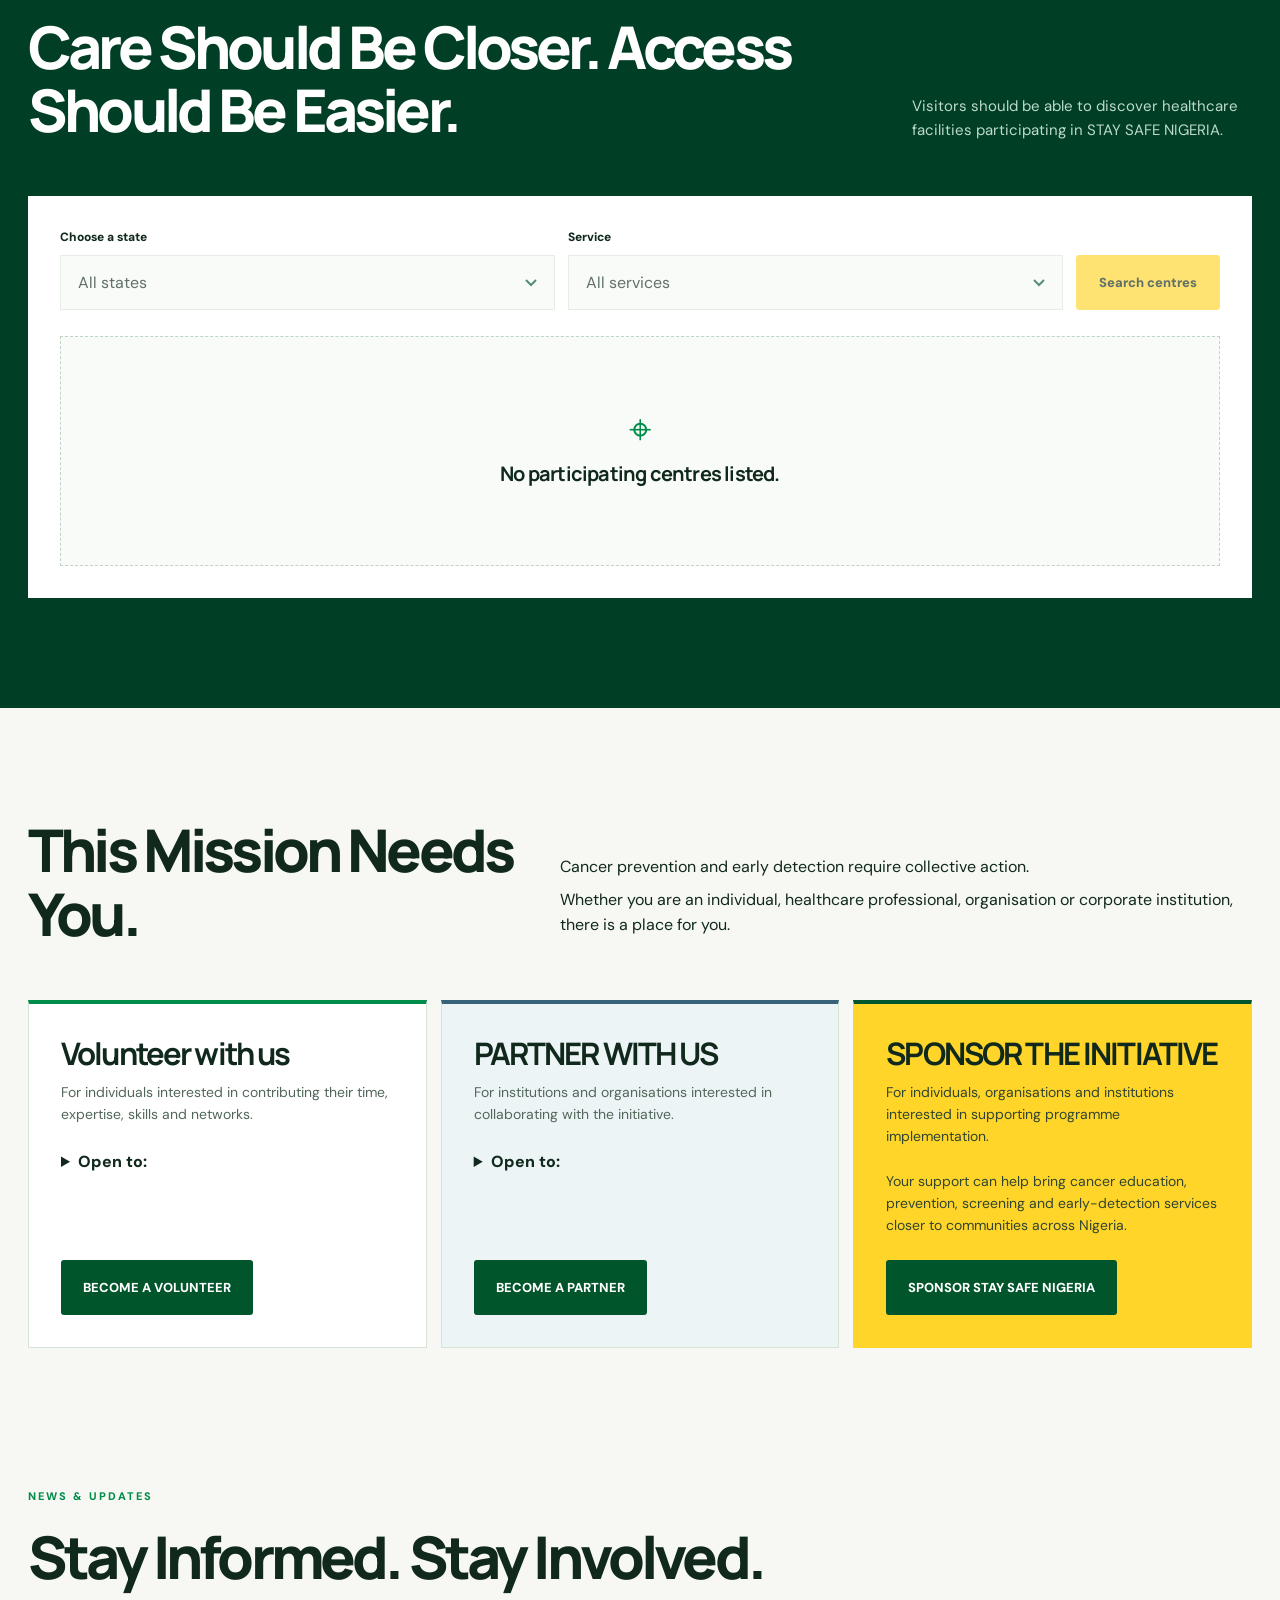
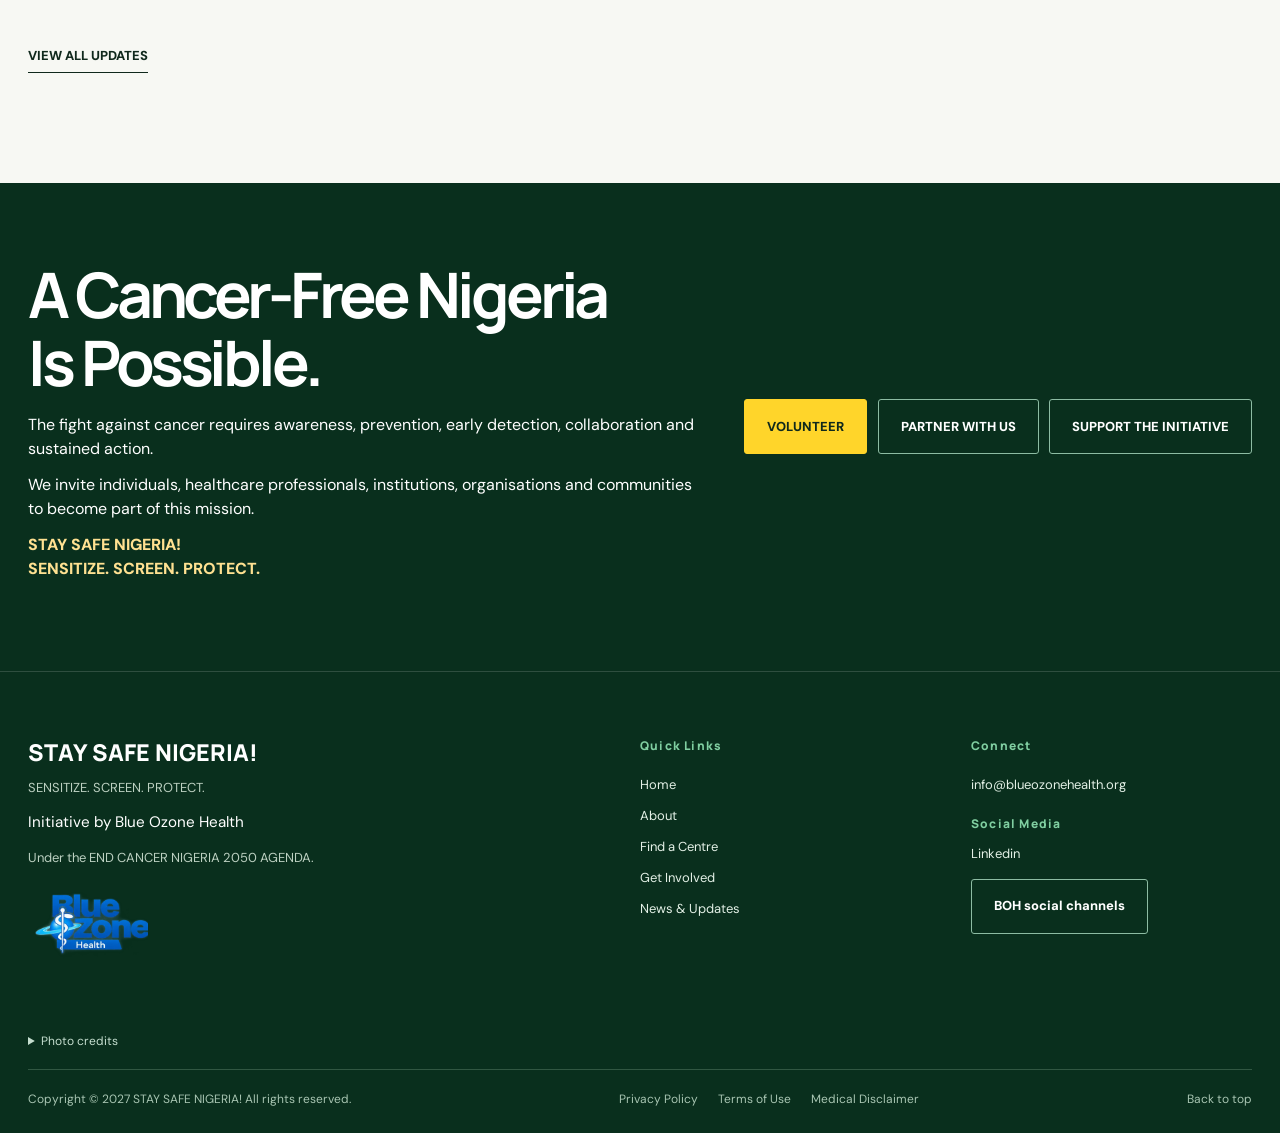
==== commit 1d596bfa: "Apply campaign feedback and simplify registration access" ====
--- a/index.html
+++ b/index.html
@@ -4,12 +4,21 @@
   <meta charset="utf-8">
   <meta name="viewport" content="width=device-width, initial-scale=1">
   <meta name="theme-color" content="#00552b">
-  <meta name="description" content="Stay Safe Nigeria is a nationwide initiative advancing cancer awareness, prevention, early detection and access to care.">
+  <meta name="description" content="A nationwide movement advancing cancer awareness, prevention, early detection and access to care across Nigeria.">
   <title>Stay Safe Nigeria | Sensitize. Screen. Protect.</title>
+  <link rel="canonical" href="https://www.staysafenigeria.org/">
+  <meta property="og:type" content="website">
+  <meta property="og:site_name" content="Stay Safe Nigeria">
+  <meta property="og:title" content="Stay Safe Nigeria | Sensitize. Screen. Protect.">
+  <meta property="og:description" content="A nationwide movement advancing cancer awareness, prevention, early detection and access to care across Nigeria.">
+  <meta property="og:url" content="https://www.staysafenigeria.org/">
+  <meta property="og:image" content="https://www.staysafenigeria.org/assets/lagos-marina.webp">
+  <meta property="og:image:alt" content="Aerial view of Lagos Marina, Nigeria">
+  <meta name="twitter:card" content="summary_large_image">
   <link rel="icon" href="assets/stay-safe-logo.webp" type="image/webp">
-  <link rel="stylesheet" href="styles.css?v=2">
+  <link rel="stylesheet" href="styles.css?v=5">
   <script src="config.js" defer></script>
-  <script src="app.js?v=3" defer></script>
+  <script src="app.js?v=5" defer></script>
 </head>
 <body>
   <a class="skip-link" href="#main">Skip to content</a>
@@ -18,36 +27,68 @@
     <a class="brand" href="index.html" aria-label="Stay Safe Nigeria home"><img src="assets/stay-safe-logo.webp" alt="Stay Safe Nigeria 2027" width="128" height="90"><span class="brand-divider"></span><span class="brand-caption">Sensitize.<br>Screen.<br>Protect.</span></a>
     <button class="menu-toggle" type="button" aria-controls="site-nav" aria-expanded="false"><span>Menu</span><span class="hamburger" aria-hidden="true"></span></button>
     <nav class="site-nav" id="site-nav" aria-label="Main navigation">
-      <a href="#about">About</a><a href="#centres">Find a centre</a><a href="forms.html">Get involved</a><a href="news.html">News &amp; Updates</a><a class="nav-cta" href="forms.html">Take action <span aria-hidden="true">↗</span></a>
+      <a href="#about">About</a><a href="#centres">Find a Centre</a><a href="forms.html">Get Involved</a><a href="news.html">News &amp; Updates</a><a class="nav-cta" href="forms.html">Take action</a>
     </nav>
   </header>
 
   <main id="main">
     <section class="hero" aria-labelledby="hero-title">
-      <picture class="hero-backdrop" aria-hidden="true">
-        <source media="(max-width: 760px)" srcset="assets/lagos-marina-small.webp">
-        <img src="assets/lagos-marina.webp" alt="" width="1600" height="1067" fetchpriority="high">
-      </picture>
+      <div class="hero-gallery" aria-hidden="true">
+        <picture class="hero-backdrop is-current">
+          <source media="(max-width: 760px)" srcset="assets/lagos-marina-small.webp">
+          <img src="assets/lagos-marina.webp" alt="" width="1600" height="1067" fetchpriority="high">
+        </picture>
+        <div class="hero-backdrop" data-slide="assets/hero-healthcare-outreach.webp"></div>
+        <div class="hero-backdrop" data-slide="assets/hero-awareness-outreach.webp"></div>
+      </div>
       <div class="hero-copy">
-        <p class="eyebrow light">A national cancer awareness programme</p>
-        <h1 id="hero-title"><span>Welcome to</span> <em>Stay Safe Nigeria.</em></h1>
-        <p class="hero-tagline">Help bring cancer awareness and early detection closer to communities across Nigeria.</p>
-        <p class="hero-lead">We bring communities and healthcare organisations together to share clear information about cancer, encourage appropriate screening and help people find care.</p>
+        <h1 id="hero-title"><span>WELCOME TO</span> <em>STAY SAFE NIGERIA!</em></h1>
+        <p class="hero-tagline">SENSITIZE. SCREEN. PROTECT.</p>
+        <p class="hero-lead">A nationwide movement advancing cancer awareness, prevention, early detection and access to care across Nigeria.</p>
+        <p class="hero-mission">4 Cancers. 36 States. FCT. One Mission.</p>
         <div class="hero-actions">
-          <a class="button yellow" href="forms.html#volunteer">Volunteer <span aria-hidden="true">↗</span></a>
-          <a class="button outline-light" href="forms.html#partner">Partner <span aria-hidden="true">↗</span></a>
-          <a class="button outline-light" href="forms.html#support">Support <span aria-hidden="true">↗</span></a>
+          <a class="button yellow" href="#about">EXPLORE THE INITIATIVE</a>
+          <a class="button outline-light" href="#centres">FIND A CENTRE</a>
+          <a class="button outline-light" href="forms.html">GET INVOLVED</a>
         </div>
-        <p class="hero-foot">Four priority cancers <span></span> Part of the End Cancer Nigeria 2050 Agenda</p>
-      </div>
-      <div class="hero-art" aria-hidden="true"><div class="hero-stamp"><img src="assets/stay-safe-logo.webp" alt="" width="430" height="303"></div></div>
-    </section>
-
-    <section class="world-cancer-countdown" aria-label="Countdown to World Cancer Day"><div><p class="eyebrow">World Cancer Day · 4 February</p><strong>Every day is a chance to act.</strong></div><div class="countdown-units" id="cancer-day-countdown" role="timer" aria-label="Time until World Cancer Day"><span>Loading countdown…</span></div></section>
-
-    <section class="intro-strip" aria-label="Programme overview"><p>Knowledge leads to action.</p><p>Action can change lives.</p><a href="#about">Discover the initiative <span aria-hidden="true">↘</span></a></section>
-
-    <section class="section about-section" id="about" aria-labelledby="about-title"><div class="section-heading"><p class="eyebrow">01 / The initiative</p><h2 id="about-title">What the programme does<span class="dot">.</span></h2></div><div class="about-grid"><p class="large-copy">Cancer prevention and early detection should be within reach for more Nigerians.</p><div class="about-body"><p>Blue Ozone Health leads Stay Safe Nigeria as part of the End Cancer Nigeria 2050 Agenda. The programme brings together communities and healthcare institutions so people can learn about cancer, understand when screening is appropriate and find services for further assessment.</p><a class="text-link" href="#pillars">Explore our approach <span aria-hidden="true">↗</span></a></div></div><div class="pillars" id="pillars"><article><span>01</span><h3>Sensitisation</h3><p>Clear, accurate information to improve understanding of cancer and reduce misconceptions.</p></article><article><span>02</span><h3>Prevention</h3><p>Encouraging vaccination, risk reduction and appropriate preventive healthcare.</p></article><article><span>03</span><h3>Early detection</h3><p>Connecting people to appropriate screening and clinical assessment.</p></article><article><span>04</span><h3>Navigation</h3><p>Helping people find the right healthcare services for further assessment and follow-up.</p></article></div></section>
+        <p class="hero-foot">An initiative of Blue Ozone Health under the END CANCER NIGERIA 2050 AGENDA.</p>
+      </div>
+      <button class="hero-motion-toggle" type="button" hidden>Pause images</button>
+    </section>
+
+    <section class="world-cancer-countdown" aria-labelledby="countdown-title">
+      <div>
+        <p class="eyebrow">World Cancer Day | 4 February 2027.</p>
+        <h2 id="countdown-title">The Countdown to Action Has Begun.</h2>
+        <p><strong>The Time to Act Is Now.</strong></p>
+        <p>On 4 February 2027, communities across Nigeria will come together to advance cancer awareness, prevention and early detection.</p>
+      </div>
+      <div class="countdown-units" id="cancer-day-countdown" role="timer" aria-label="Time until World Cancer Day" hidden></div>
+    </section>
+
+    <section class="intro-strip" aria-label="Programme overview">
+      <p>SENSITIZE. SCREEN. PROTECT.</p>
+      <a href="#about">Explore the Initiative</a>
+    </section>
+
+    <section class="section about-section" id="about" aria-labelledby="about-title">
+      <div class="section-heading"><h2 id="about-title">Why Stay Safe Nigeria</h2></div>
+      <div class="about-grid">
+        <p class="large-copy">From Awareness to Action.</p>
+        <div class="about-body">
+          <p>STAY SAFE NIGERIA! is a nationwide cancer awareness, prevention, screening, early-detection and patient-navigation initiative led by Blue Ozone Health.</p>
+          <p>Through community engagement, healthcare partnerships, public education and access to appropriate screening services, the initiative seeks to bring cancer prevention and early detection closer to Nigerians.</p>
+          <p>We are bringing together healthcare professionals, institutions, volunteers, communities, organisations and partners to strengthen Nigeria’s response to cancer.</p>
+        </div>
+      </div>
+      <h3 id="pillars">Our Four Pillars</h3>
+      <div class="pillars" aria-labelledby="pillars">
+        <article><h4>SENSITIZE</h4><p>Improve cancer literacy, promote accurate information and address misinformation, misconceptions and stigma.</p></article>
+        <article><h4>SCREEN</h4><p>Facilitate access to appropriate cancer screening and clinical assessment through participating healthcare institutions.</p></article>
+        <article><h4>PROTECT</h4><p>Promote cancer prevention through vaccination, risk reduction, healthier behaviours and preventive healthcare.</p></article>
+        <article><h4>CONNECT</h4><p>Strengthen referral pathways, patient navigation and linkages to appropriate healthcare services.</p><p>The CONNECT pillar reinforces the importance of ensuring that people who require further assessment are not left without direction.</p></article>
+      </div>
+    </section>
 
     <div class="section outreach-photo">
       <figure>
@@ -56,57 +97,190 @@
       </figure>
     </div>
 
-    <section class="section cancers-section" id="cancers" aria-labelledby="cancers-title"><div class="section-heading split"><div><p class="eyebrow">02 / Know the facts</p><h2 id="cancers-title">Four cancers.<br>More informed choices<span class="dot">.</span></h2></div><p>Explore the initiative’s four priority areas. Information is educational and does not replace a consultation with a healthcare professional.</p></div><div class="cancer-grid" id="cancer-grid"></div><p class="content-note">Medical content requires Blue Ozone Health clinical approval before public launch.</p></section>
-
-    <section class="impact-strip" aria-label="Campaign impact target">
-      <div>
-        <p class="impact-target"><strong class="impact-number" data-target="18000" aria-hidden="true">18,000+</strong><strong class="visually-hidden">18,000+</strong> people we aim to reach</p>
-      </div>
-      <p>Join the movement to bring cancer awareness and access to care closer to communities.</p>
-    </section>
-
-    <section class="centres-section" id="centres" aria-labelledby="centres-title"><div class="section centres-inner"><div class="section-heading split"><div><p class="eyebrow light">03 / Care, closer to you</p><h2 id="centres-title">Find a participating centre<span class="dot yellow-dot">.</span></h2></div><p>Only healthcare institutions formally approved for the Stay Safe Nigeria network will be listed here.</p></div><div class="finder"><div class="finder-controls"><label for="state-filter">Choose a state</label><select id="state-filter"><option value="">All states</option></select><label for="service-filter">Service</label><select id="service-filter"><option value="">All services</option></select><button class="button yellow" id="find-button" type="button">Search centres <span aria-hidden="true">↗</span></button></div><div class="finder-results" id="centre-results" aria-live="polite"></div></div></div></section>
+    <section class="section burden-section" aria-labelledby="burden-title">
+      <div class="section-heading"><h2 id="burden-title">Cancer Is a National Challenge. Action Cannot Wait.</h2></div>
+      <div class="burden-copy">
+        <p>Nigeria is Africa’s most populous country, yet cancer continues to place a substantial burden on individuals, families, communities and the healthcare system.</p>
+        <p>Late presentation, limited access to appropriate screening and diagnostic services, inadequate awareness, misinformation and stigma create additional challenges.</p>
+        <p>Cancer is not just a medical diagnosis.</p>
+        <p>It affects families, livelihoods, communities and national development.</p>
+        <p>We are responding with a coordinated effort to improve awareness, prevention, early detection and access to care.</p>
+      </div>
+      <ul class="burden-stats">
+        <li><p><strong class="impact-number" data-target="152261" aria-hidden="true">152,261</strong><span class="visually-hidden">152,261</span> NEW CASES</p></li>
+        <li><p><strong class="impact-number" data-target="90795" aria-hidden="true">90,795</strong><span class="visually-hidden">90,795</span> LIVES LOST</p></li>
+        <li><p><strong class="impact-number" data-target="292934" aria-hidden="true">292,934</strong><span class="visually-hidden">292,934</span> PEOPLE LIVING WITH A RECENT CANCER HISTORY WITHIN THE FIVE-YEAR PREVALENCE PERIOD</p></li>
+      </ul>
+      <p class="source-note">Source: <a href="https://gco.iarc.who.int/today/en/fact-sheets-populations/566/nigeria">International Agency for Research on Cancer (IARC), Global Cancer Observatory, 2024 estimates.</a></p>
+      <div class="burden-copy">
+        <p>Behind every statistic is a person, a family and a story.</p>
+        <p>We believe that improved awareness, prevention, timely screening and access to appropriate care can make a meaningful difference.</p>
+        <p>We are not waiting for the numbers to rise. We are mobilising action.</p>
+      </div>
+    </section>
+
+    <section class="section cancers-section" id="cancers" aria-labelledby="cancers-title">
+      <div class="section-heading"><h2 id="cancers-title">Four cancers.<br>More informed choices<span class="dot">.</span></h2></div>
+      <div class="cancer-grid" id="cancer-grid">
+        <details class="cancer-card" id="breast">
+          <summary>
+            <img class="cancer-media" src="assets/breast-outreach-nigeria.webp" alt="Participants hold a breast cancer awareness banner." width="780" height="591" loading="lazy" decoding="async">
+            <h3>BREAST CANCER</h3>
+            <p class="cancer-estimate">44,196 estimated new cases in Nigeria in 2024.</p>
+            <span class="card-bottom">LEARN MORE <span aria-hidden="true">+</span></span>
+          </summary>
+          <div class="cancer-copy"><p>Breast cancer is a major cancer burden in Nigeria.</p><p>Early clinical assessment, appropriate screening, awareness of breast changes and timely referral are important components of breast cancer control.</p><a class="text-link" href="#centres">FIND A CENTRE</a></div>
+        </details>
+        <details class="cancer-card" id="cervical">
+          <summary>
+            <img class="cancer-media" src="assets/cervical-screening-abuja.webp" alt="Women register for breast and cervical cancer screening in Kuje, Abuja." width="860" height="574" loading="lazy" decoding="async">
+            <h3>CERVICAL CANCER</h3>
+            <p class="cancer-estimate">12,312 estimated new cases in Nigeria in 2024.</p>
+            <span class="card-bottom">LEARN MORE <span aria-hidden="true">+</span></span>
+          </summary>
+          <div class="cancer-copy"><p>Cervical cancer is largely preventable through HPV vaccination, appropriate screening and timely management of precancerous lesions.</p><a class="text-link" href="#centres">FIND A CENTRE</a></div>
+        </details>
+        <details class="cancer-card" id="prostate">
+          <summary>
+            <img class="cancer-media" src="assets/prostate-outreach-nigeria.webp" alt="A man in a patterned cap speaks with another person during an outreach visit." width="780" height="520" loading="lazy" decoding="async">
+            <h3>PROSTATE CANCER</h3>
+            <p class="cancer-estimate">24,396 estimated new cases in Nigeria in 2024.</p>
+            <span class="card-bottom">LEARN MORE <span aria-hidden="true">+</span></span>
+          </summary>
+          <div class="cancer-copy"><p>Prostate cancer is a major health concern among Nigerian men.</p><p>Awareness, informed screening decisions and timely clinical assessment are important.</p><a class="text-link" href="#centres">FIND A CENTRE</a></div>
+        </details>
+        <details class="cancer-card" id="liver">
+          <summary>
+            <img class="cancer-media" src="assets/hepatitis-outreach-nigeria.webp" alt="A health worker administers a hepatitis vaccination at a community outreach in Nigeria." width="660" height="880" loading="lazy" decoding="async">
+            <h3>LIVER CANCER</h3>
+            <p class="cancer-estimate">3,783 estimated new cases in Nigeria in 2024.</p>
+            <span class="card-bottom">LEARN MORE <span aria-hidden="true">+</span></span>
+          </summary>
+          <div class="cancer-copy"><p>Liver cancer prevention includes addressing hepatitis B and C infections, promoting vaccination and supporting early identification and management of liver disease.</p><a class="text-link" href="#centres">FIND A CENTRE</a></div>
+        </details>
+      </div>
+      <p class="content-note"><a href="legal.html?type=medical">Medical Disclaimer</a></p>
+    </section>
+
+    <section class="impact-strip" aria-labelledby="impact-title">
+      <div>
+        <h2 id="impact-title">36 States. The FCT. One National Mission.</h2>
+        <p>STAY SAFE NIGERIA! aims to mobilise communities across all 36 states and the Federal Capital Territory.</p>
+        <p>Our initial programme target is to reach at least 500 people per state.</p>
+      </div>
+      <p class="impact-target">National Target: <strong class="impact-number" data-target="18500" data-suffix="+" aria-hidden="true">18,500+</strong><span class="visually-hidden">18,500+</span> People.</p>
+    </section>
+
+    <section class="centres-section" id="centres" aria-labelledby="centres-title"><div class="section centres-inner"><div class="section-heading split"><div><h2 id="centres-title">Care Should Be Closer. Access Should Be Easier.</h2></div><p>Visitors should be able to discover healthcare facilities participating in STAY SAFE NIGERIA.</p></div><div class="finder"><div class="finder-controls"><label for="state-filter">Choose a state</label><select id="state-filter"><option value="">All states</option></select><label for="service-filter">Service</label><select id="service-filter"><option value="">All services</option></select><button class="button yellow" id="find-button" type="button">Search centres</button></div><div class="finder-results" id="centre-results" aria-live="polite"></div></div></div></section>
 
     <section class="section involved-section" id="involved" aria-labelledby="involved-title">
       <div class="section-heading split">
-        <div><p class="eyebrow">Get involved</p><h2 id="involved-title">Help bring the programme to more communities<span class="dot">.</span></h2></div>
-        <p>Give your time, bring your organisation on board, or help provide the resources that make outreach possible.</p>
+        <h2 id="involved-title">This Mission Needs You.</h2>
+        <div><p>Cancer prevention and early detection require collective action.</p><p>Whether you are an individual, healthcare professional, organisation or corporate institution, there is a place for you.</p></div>
       </div>
       <div class="involved-grid">
         <article class="involved-card">
-          <h3>Volunteer your skills</h3>
-          <p>Help communities learn about cancer and find their next step. Contribute your time in healthcare, outreach, research, communications or operations.</p>
-          <a class="button green" href="forms.html#volunteer">Explore volunteering <span aria-hidden="true">↗</span></a>
+          <h3>Volunteer with us</h3>
+          <p>For individuals interested in contributing their time, expertise, skills and networks.</p>
+          <details class="involved-eligibility">
+            <summary>Open to:</summary>
+            <ul>
+              <li>Medical doctors.</li>
+              <li>Nurses.</li>
+              <li>Pharmacists.</li>
+              <li>Laboratory scientists.</li>
+              <li>Radiographers.</li>
+              <li>Public health professionals.</li>
+              <li>Medical and other university students.</li>
+              <li>Researchers.</li>
+              <li>Community advocates.</li>
+              <li>Media professionals.</li>
+              <li>Creatives.</li>
+              <li>Administrative and operational volunteers.</li>
+              <li>Other interested individuals.</li>
+            </ul>
+          </details>
+          <a class="button green" href="forms.html#volunteer">BECOME A VOLUNTEER</a>
         </article>
         <article class="involved-card">
-          <h3>Partner with us</h3>
-          <p>Bring your organisation’s expertise or community network to the programme. We welcome interest from healthcare institutions, universities, associations and NGOs.</p>
-          <a class="button green" href="forms.html#partner">Explore partnership <span aria-hidden="true">↗</span></a>
+          <h3>PARTNER WITH US</h3>
+          <p>For institutions and organisations interested in collaborating with the initiative.</p>
+          <details class="involved-eligibility">
+            <summary>Open to:</summary>
+            <ul>
+              <li>Hospitals.</li>
+              <li>Cancer and oncology centres.</li>
+              <li>Diagnostic centres.</li>
+              <li>Medical and professional associations.</li>
+              <li>Government agencies.</li>
+              <li>NGOs.</li>
+              <li>Universities.</li>
+              <li>Research institutions.</li>
+              <li>Corporate organisations.</li>
+              <li>Foundations.</li>
+              <li>Community organisations.</li>
+            </ul>
+          </details>
+          <a class="button green" href="forms.html#partner">BECOME A PARTNER</a>
         </article>
         <article class="involved-card featured">
-          <h3>Support the mission</h3>
-          <p>Help the programme reach more people. Financial or practical support can help expand cancer education, screening and community outreach.</p>
-          <a class="button green" href="forms.html#support">Explore support <span aria-hidden="true">↗</span></a>
+          <h3>SPONSOR THE INITIATIVE</h3>
+          <p>For individuals, organisations and institutions interested in supporting programme implementation.</p>
+          <p>Your support can help bring cancer education, prevention, screening and early-detection services closer to communities across Nigeria.</p>
+          <a class="button green" href="forms.html#support">SPONSOR STAY SAFE NIGERIA</a>
         </article>
       </div>
     </section>
 
-    <section class="section updates-section" id="updates" aria-labelledby="updates-title"><div class="section-heading split"><div><p class="eyebrow">05 / News &amp; Updates</p><h2 id="updates-title">Stay informed<span class="dot">.</span></h2></div><p>Announcements, activities and stories from the initiative will appear here once approved by Blue Ozone Health.</p></div><div id="latest-news"></div><a class="text-link" href="news.html">All news &amp; updates <span aria-hidden="true">↗</span></a><div class="newsletter-box" id="newsletter-box"></div></section>
-
-    <section class="closing"><div><p class="eyebrow light">Together, we can do more</p><h2>Be part of the<br><em>change.</em></h2></div><a class="button yellow" href="forms.html">Get involved <span aria-hidden="true">↗</span></a></section>
+    <section class="section updates-section" id="updates" aria-labelledby="updates-title">
+      <div class="section-heading"><p class="eyebrow">News &amp; Updates</p><h2 id="updates-title">Stay Informed. Stay Involved.</h2></div>
+      <div id="latest-news"></div>
+      <a class="text-link" href="news.html">VIEW ALL UPDATES</a>
+      <div class="newsletter-box" id="newsletter-box" hidden></div>
+    </section>
+
+    <section class="closing" aria-labelledby="closing-title">
+      <div>
+        <h2 id="closing-title">A Cancer-Free Nigeria Is Possible.</h2>
+        <p>The fight against cancer requires awareness, prevention, early detection, collaboration and sustained action.</p>
+        <p>We invite individuals, healthcare professionals, institutions, organisations and communities to become part of this mission.</p>
+        <p class="closing-signature">STAY SAFE NIGERIA!<br>SENSITIZE. SCREEN. PROTECT.</p>
+      </div>
+      <div class="closing-actions">
+        <a class="button yellow" href="forms.html#volunteer">VOLUNTEER</a>
+        <a class="button outline-light" href="forms.html#partner">PARTNER WITH US</a>
+        <a class="button outline-light" href="forms.html#support">SUPPORT THE INITIATIVE</a>
+      </div>
+    </section>
   </main>
 
-  <footer class="site-footer"><div class="footer-top"><div><img src="assets/stay-safe-logo.webp" alt="Stay Safe Nigeria 2027" width="150" height="106"><p>Sensitize. Screen. Protect.<br>Led by <a href="https://blueozonehealth.org" target="_blank" rel="noopener noreferrer">Blue Ozone Health ↗</a></p><img class="boh-logo" src="assets/blue-ozone-health.webp" alt="Blue Ozone Health" width="120" height="75"></div><div><h2>Explore</h2><a href="#about">About</a><a href="#centres">Find a centre</a><a href="forms.html">Get involved</a><a href="news.html">News &amp; Updates</a></div><div><h2>Connect</h2><div id="contact-links"><p>Official contact details are being confirmed.</p></div><div id="social-links"></div><a href="https://linktr.ee/blueozonehealth" target="_blank" rel="noopener noreferrer">BOH social channels ↗</a></div></div>
+  <footer class="site-footer">
+    <div class="footer-top">
+      <div>
+        <p class="footer-wordmark">STAY SAFE NIGERIA!</p>
+        <p>SENSITIZE. SCREEN. PROTECT.</p>
+        <a class="footer-credit" href="https://blueozonehealth.org" target="_blank" rel="noopener noreferrer">Initiative by Blue Ozone Health</a>
+        <p>Under the END CANCER NIGERIA 2050 AGENDA.</p>
+        <img class="boh-logo" src="assets/blue-ozone-health.webp" alt="Blue Ozone Health" width="120" height="75" loading="lazy">
+      </div>
+      <div><h2>Quick Links</h2><a href="#top">Home</a><a href="#about">About</a><a href="#centres">Find a Centre</a><a href="forms.html">Get Involved</a><a href="news.html">News &amp; Updates</a></div>
+      <div>
+        <h2>Connect</h2>
+        <div id="contact-links"></div>
+        <h2 class="footer-social-title">Social Media</h2>
+        <div id="social-links"></div>
+        <a class="button outline-light social-button" href="https://linktr.ee/blueozonehealth" target="_blank" rel="noopener noreferrer">BOH social channels</a>
+      </div>
+    </div>
     <details class="photo-credits">
       <summary>Photo credits</summary>
       <ul>
         <li><a href="https://commons.wikimedia.org/wiki/File:Aerial_view_of_Marina,_Lagos_Island_East,_Lagos-Nigeria.jpg">Lagos Marina by Omoeko Media</a>, <a href="https://creativecommons.org/licenses/by-sa/4.0/">CC BY-SA 4.0</a>. Resized and cropped.</li>
-        <li><a href="https://visualsonline.cancer.gov/details.cfm?imageid=7493">Mammography by Rhoda Baer / National Cancer Institute</a>, public domain.</li>
-        <li><a href="https://commons.wikimedia.org/wiki/File:Gardasil_vaccine.jpg">HPV vaccine by Whispyhistory</a>, <a href="https://creativecommons.org/licenses/by-sa/4.0/">CC BY-SA 4.0</a>. Resized and cropped.</li>
-        <li><a href="https://www.pexels.com/photo/elderly-man-patient-looking-at-his-doctor-8413300/">Medical consultation by SHVETS production</a>, <a href="https://www.pexels.com/license/">Pexels License</a>.</li>
-        <li><a href="https://commons.wikimedia.org/wiki/File:Abdominal_ultrasound_examination.jpg">Abdominal ultrasound by JoAnn Moravac / U.S. Army</a>, public domain.</li>
+        <li><a href="https://commons.wikimedia.org/wiki/File:A_Women_registering_for_Free_Breast_%26_Cervical_cancer_Screening_at_Project_PINK_BLUE_event_in_Kuje,_Abuja.jpg">Screening registration in Kuje, Abuja by Project Pink Blue</a>, <a href="https://creativecommons.org/licenses/by-sa/4.0/">CC BY-SA 4.0</a>. Resized and cropped.</li>
+        <li><a href="https://commons.wikimedia.org/wiki/File:IMG-20190917-WA000.jpg">Hepatitis vaccination at a Nigerian community outreach by Tabbyras007</a>, <a href="https://creativecommons.org/licenses/by-sa/4.0/">CC BY-SA 4.0</a>. Resized and cropped.</li>
+        <li>Breast cancer awareness and community outreach photographs supplied for Stay Safe Nigeria.</li>
       </ul>
     </details>
-    <div class="footer-bottom"><span>© <span id="year">2027</span> Stay Safe Nigeria</span><div><a href="legal.html?type=privacy">Privacy</a><a href="legal.html?type=terms">Terms</a><a href="legal.html?type=medical">Medical disclaimer</a></div><a href="#top">Back to top ↑</a></div></footer>
+    <div class="footer-bottom"><span>Copyright ©️ 2027 STAY SAFE NIGERIA! All rights reserved.</span><div><a href="legal.html?type=privacy">Privacy Policy</a><a href="legal.html?type=terms">Terms of Use</a><a href="legal.html?type=medical">Medical Disclaimer</a></div><a href="#top">Back to top</a></div></footer>
 </body>
 </html>
--- a/styles.css
+++ b/styles.css
@@ -154,3 +154,89 @@
   .hero h1 span,.hero h1 em{animation:rise-in .7s both}
   .hero h1 em{animation-delay:.15s}
 }
+
+/* November campaign corrections */
+[hidden]{display:none!important}
+.hero{display:block;min-height:0;background:var(--deep)}
+.hero-gallery{position:absolute;inset:0;pointer-events:none}
+.hero-backdrop{opacity:0}
+.hero-backdrop.is-current{opacity:1}
+.hero-backdrop img{display:block;object-position:65% center}
+.hero::before{background:linear-gradient(90deg,#003f25 0%,rgba(0,48,29,.95) 29%,rgba(0,48,29,.78) 52%,rgba(0,38,23,.22) 100%),linear-gradient(0deg,rgba(0,33,20,.48),transparent 46%)}
+.hero-copy{max-width:100%;padding:clamp(4.5rem,8vw,8rem) max(28px,calc((100vw - var(--max))/2)) 5.25rem}
+.hero h1{font-size:clamp(2.9rem,6.7vw,6.4rem);max-width:11ch;line-height:.98;letter-spacing:-.055em}
+.hero h1 span{font-size:.41em;letter-spacing:.08em;margin-bottom:.35em}
+.hero h1 em{color:#ffe191}
+.hero-tagline{font-size:clamp(1.05rem,2vw,1.5rem);line-height:1.35;letter-spacing:.02em;margin-top:1.5rem}
+.hero-lead{max-width:34rem;margin:1rem 0 .7rem;color:#f1f8f3}
+.hero-mission{font-weight:800;color:#fff1c9;margin:.25rem 0 1.5rem}
+.hero-foot{display:block;max-width:37rem;margin:1.25rem 0 0;font-size:.875rem;letter-spacing:0}
+.hero-motion-toggle{position:absolute;z-index:3;right:max(18px,calc((100vw - var(--max))/2));bottom:1rem;color:white;background:#092f1de6;border:1px solid #c5e5d1;border-radius:4px;padding:.55rem .9rem;font-size:.875rem}
+.hero-motion-toggle:hover{background:#092f1d}
+.hero-motion-toggle:focus-visible{outline:2px solid var(--yellow);outline-offset:3px}
+.world-cancer-countdown h2{font:800 clamp(1.35rem,2.7vw,2.3rem)/1.15 Manrope,Arial,sans-serif;letter-spacing:-.04em;margin:.3rem 0 .85rem}
+.world-cancer-countdown p{margin:.4rem 0}
+.world-cancer-countdown strong{font-size:1rem;letter-spacing:0}
+.countdown-units{flex:0 1 28rem;min-width:min(44%,28rem)}
+.countdown-units small{font-size:.72rem}
+.intro-strip a{display:inline-block;width:fit-content;padding:.5rem 0;border-bottom:2px solid currentColor;text-transform:none;letter-spacing:0;font-size:1rem}
+.intro-strip a:hover{text-decoration:none}
+.pillars h4{margin:0 0 .5rem;color:var(--forest);font:800 1.1rem Manrope,Arial,sans-serif;letter-spacing:.045em}
+.burden-section{padding-top:48px}
+.burden-copy{max-width:48rem}
+.burden-copy p{margin:.6rem 0}
+.burden-stats{display:grid;grid-template-columns:repeat(3,minmax(0,1fr));gap:1rem;list-style:none;margin:1.75rem 0 .75rem;padding:0}
+.burden-stats li{background:#eaf3e9;border-top:3px solid var(--forest);padding:1rem 1.25rem;color:#213f31}
+.burden-stats p{font-size:.88rem;font-weight:800;margin:0}
+.burden-stats .impact-number{display:block;font:800 clamp(1.9rem,4vw,3.75rem)/1.05 Manrope,Arial,sans-serif;letter-spacing:-.035em;color:var(--forest);font-variant-numeric:tabular-nums;margin-bottom:.4rem}
+.source-note,.content-note{font-size:.875rem}
+.source-note a,.content-note a{text-decoration:underline;text-underline-offset:.15em}
+.cancer-grid{align-items:start}
+.cancer-card summary{min-height:330px}
+.cancer-card .cancer-media{margin:0 0 1rem}
+.cancer-card#liver .cancer-media{object-position:center 73%}
+.cancer-card h3{font-size:clamp(1.15rem,2vw,1.6rem);letter-spacing:-.02em;margin-bottom:.6rem}
+.cancer-estimate{margin:0 0 1rem;font-size:.875rem}
+.cancer-copy{background:#fff;padding:1.15rem 1.5rem 1.5rem}
+.cancer-copy p{margin:0 0 .65rem}
+.impact-strip h2{font:800 clamp(1.5rem,3.2vw,3rem)/1.15 Manrope,Arial,sans-serif;margin:0 0 .8rem;letter-spacing:-.04em}
+.impact-strip p{margin:.4rem 0}
+.involved-section .section-heading.split p{margin:0 0 .5rem}
+.closing{background:#092f1d;border-bottom:1px solid #ffffff26;align-items:center}
+.closing h2{font-size:clamp(2rem,4.9vw,4.7rem);max-width:15ch;margin-bottom:1rem}
+.closing p{max-width:42rem;margin:.65rem 0}
+.closing-signature{color:#ffe191;font-weight:800}
+.closing-actions{display:flex;flex-wrap:wrap;gap:.65rem;min-width:min(24rem,40%)}
+.closing .button{margin:0}
+.footer-top .footer-wordmark{font:800 1.45rem/1.1 Manrope,Arial,sans-serif;color:#fff;margin:.2rem 0 .65rem}
+.footer-top .footer-credit{font-size:.95rem;color:#fff;width:fit-content}
+.footer-top .social-button{display:inline-flex;width:fit-content;margin:.25rem 0 0}
+.finder-controls :disabled{opacity:.66;cursor:default}
+.motion-ready [data-reveal]:focus-within{opacity:1;transform:none}
+@media(prefers-reduced-motion:no-preference){
+  .hero-backdrop{transition:opacity .9s ease}
+  .hero-copy>*:nth-child(6){animation-delay:.4s}
+}
+@media(max-width:760px){
+  .hero::before{background:linear-gradient(90deg,rgba(0,44,27,.94),rgba(0,44,27,.74)),linear-gradient(0deg,#003f25 0%,transparent 72%)}
+  .hero-copy{padding:3rem clamp(18px,6vw,32px) 4.5rem}
+  .hero h1{font-size:clamp(2.55rem,11vw,4.7rem)}
+  .hero-lead{font-size:1rem}
+  .hero-actions{display:flex;flex-wrap:wrap;gap:.6rem}
+  .hero-actions .button{width:auto;min-height:44px;padding:.65rem .85rem}
+  .countdown-units{min-width:0}
+  .countdown-units small{font-size:clamp(.6rem,2.8vw,.72rem)}
+  .burden-stats{grid-template-columns:1fr;gap:.75rem}
+  .cancer-card summary{min-height:285px}
+  .closing-actions{margin-top:1.4rem}
+}
+@media(max-width:410px){
+  .hero h1{font-size:clamp(2.1rem,11vw,2.8rem)}
+}
+
+/* Preserve the approved title case and keep the detailed eligibility copy optional. */
+.world-cancer-countdown .eyebrow,.countdown-units small,.footer-top h2{text-transform:none}
+.involved-eligibility{margin-bottom:1rem}
+.involved-eligibility summary{cursor:pointer;font-weight:800}
+.involved-eligibility ul{padding-left:1.2rem;margin:.45rem 0 0}
+.footer-top .footer-social-title{margin:1.25rem 0 .75rem}
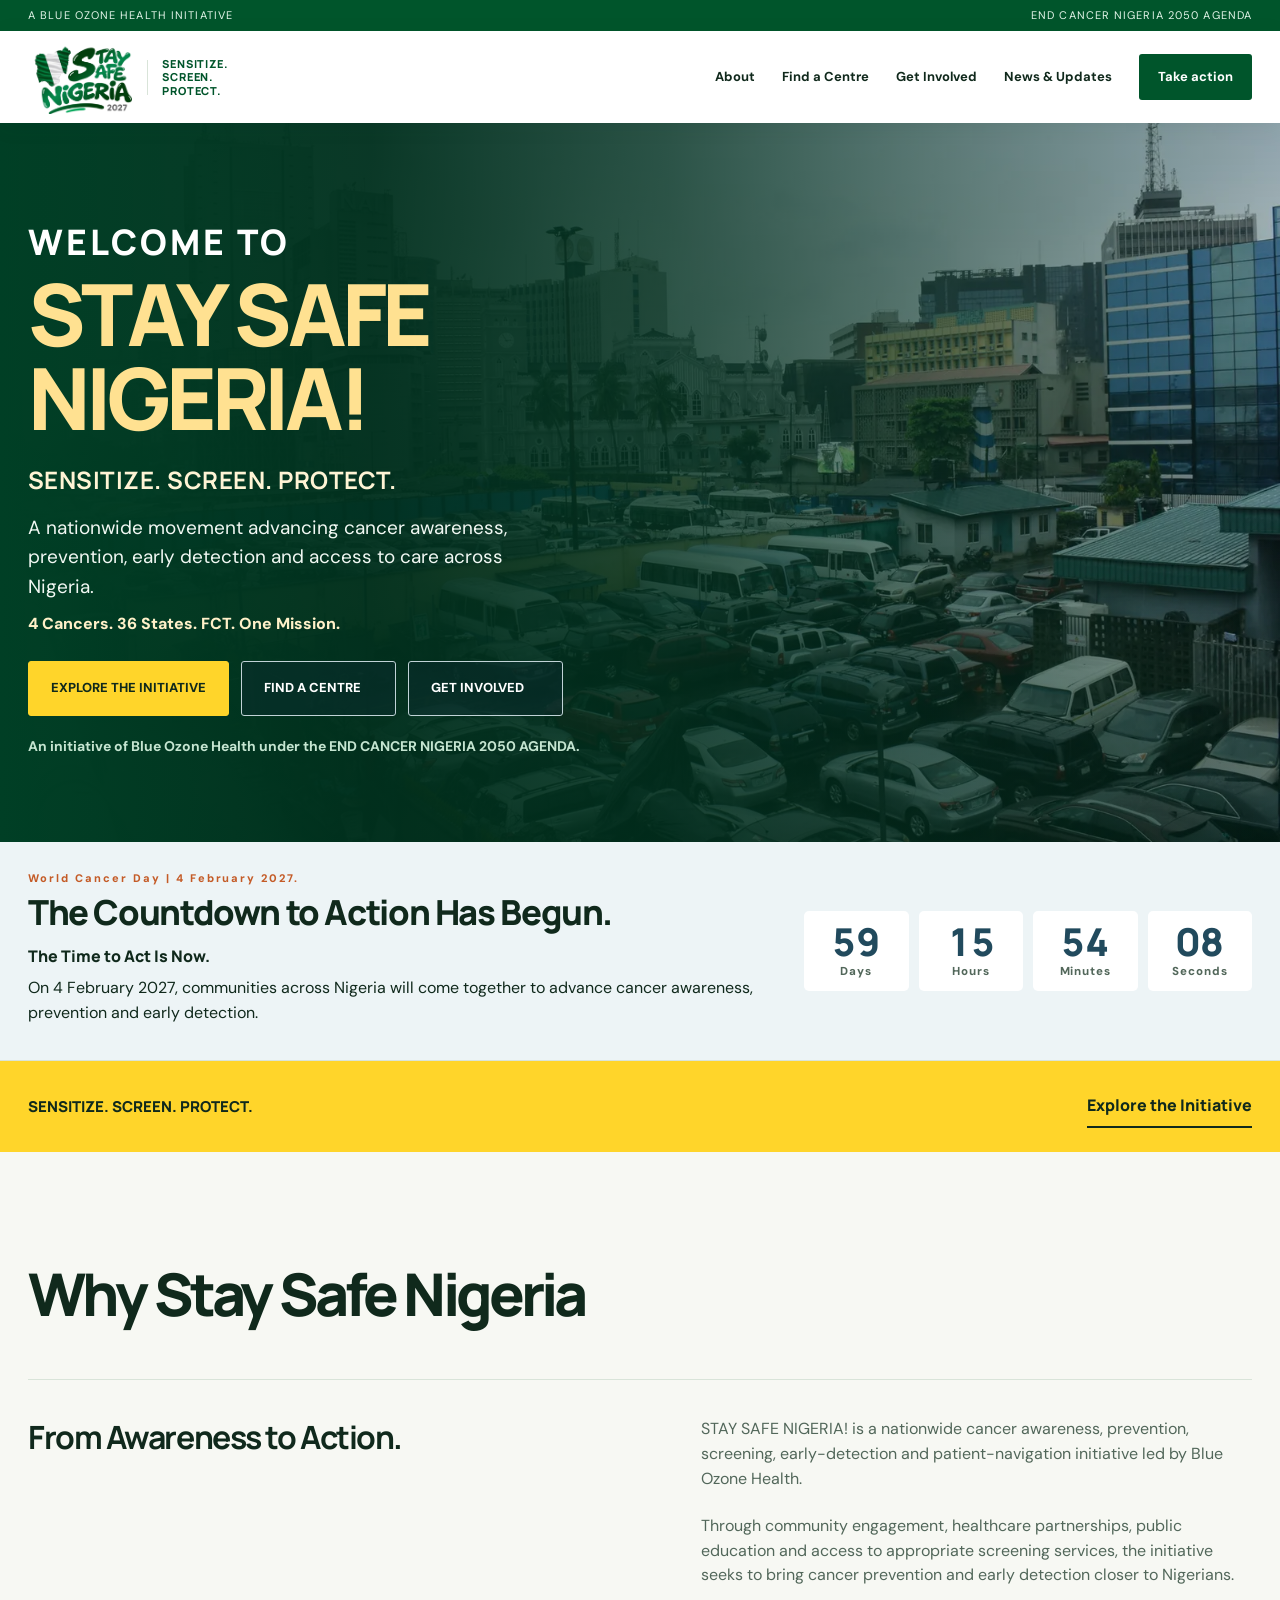
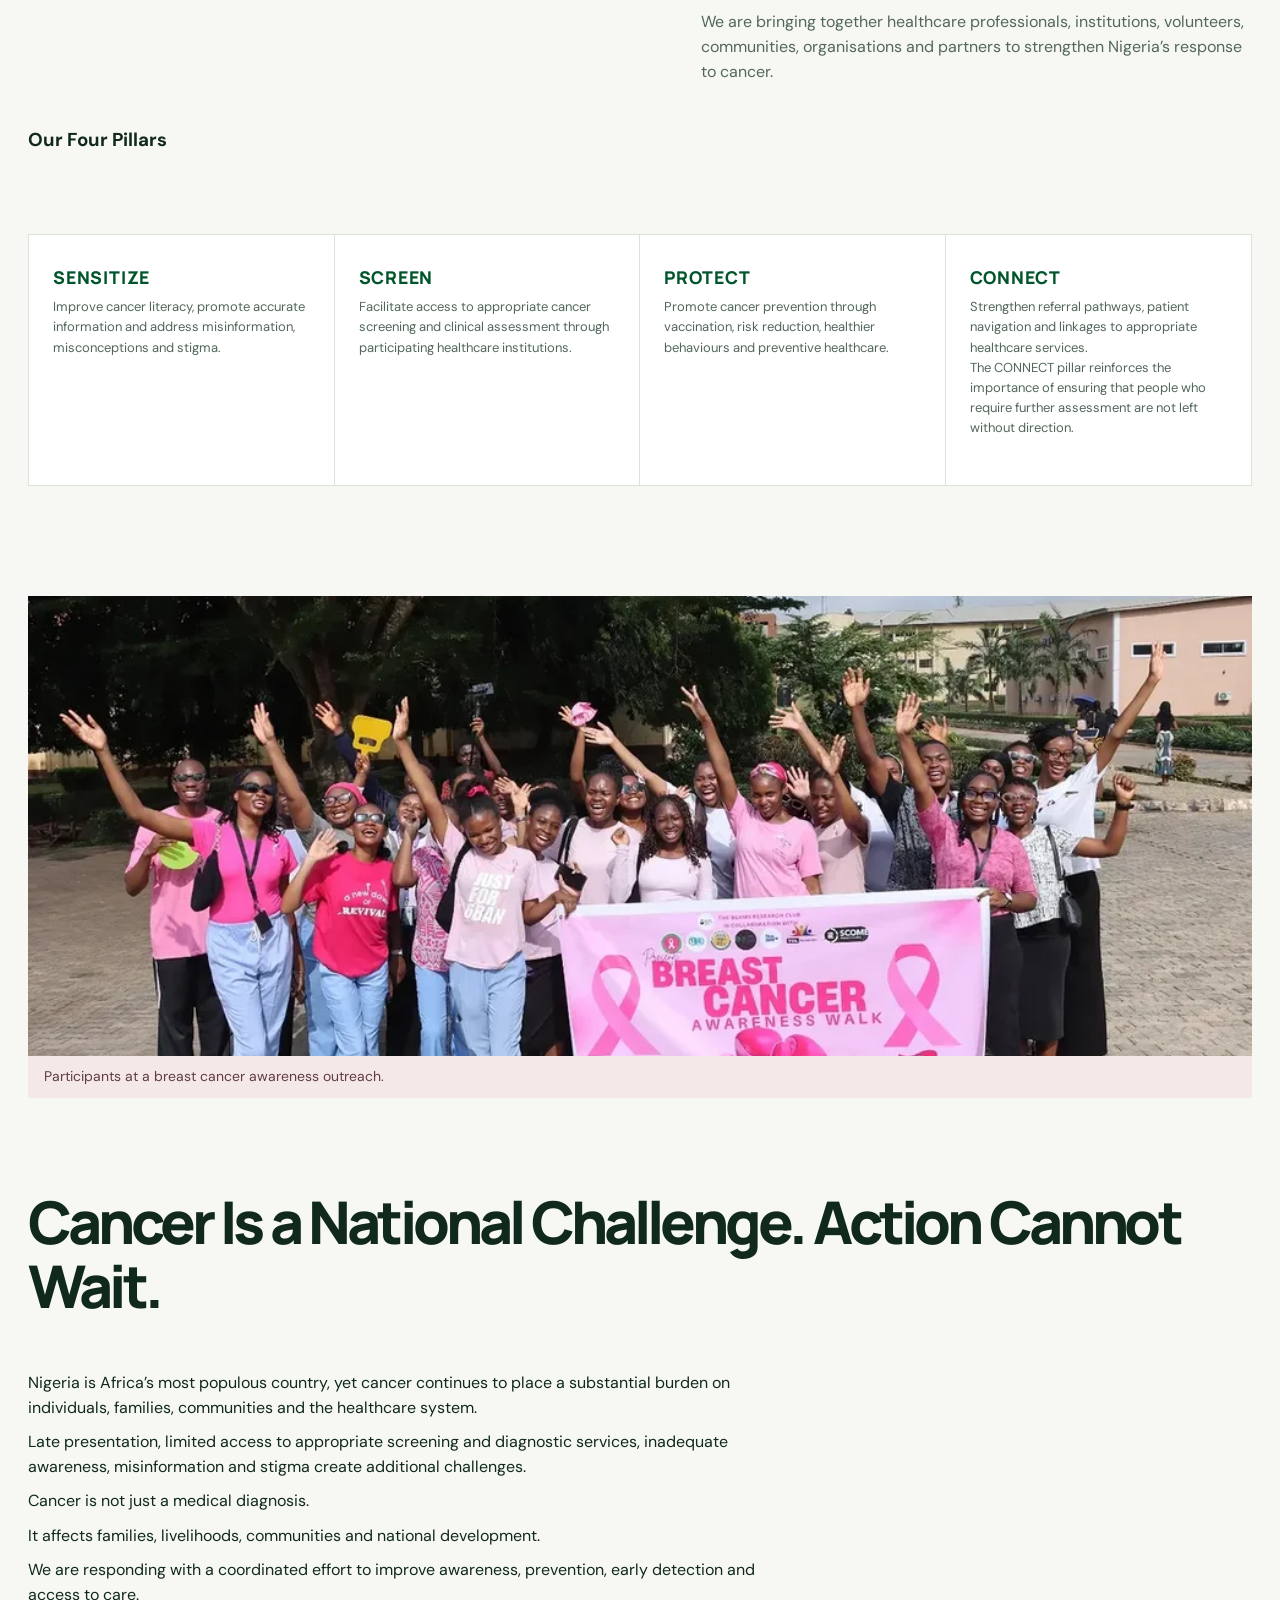
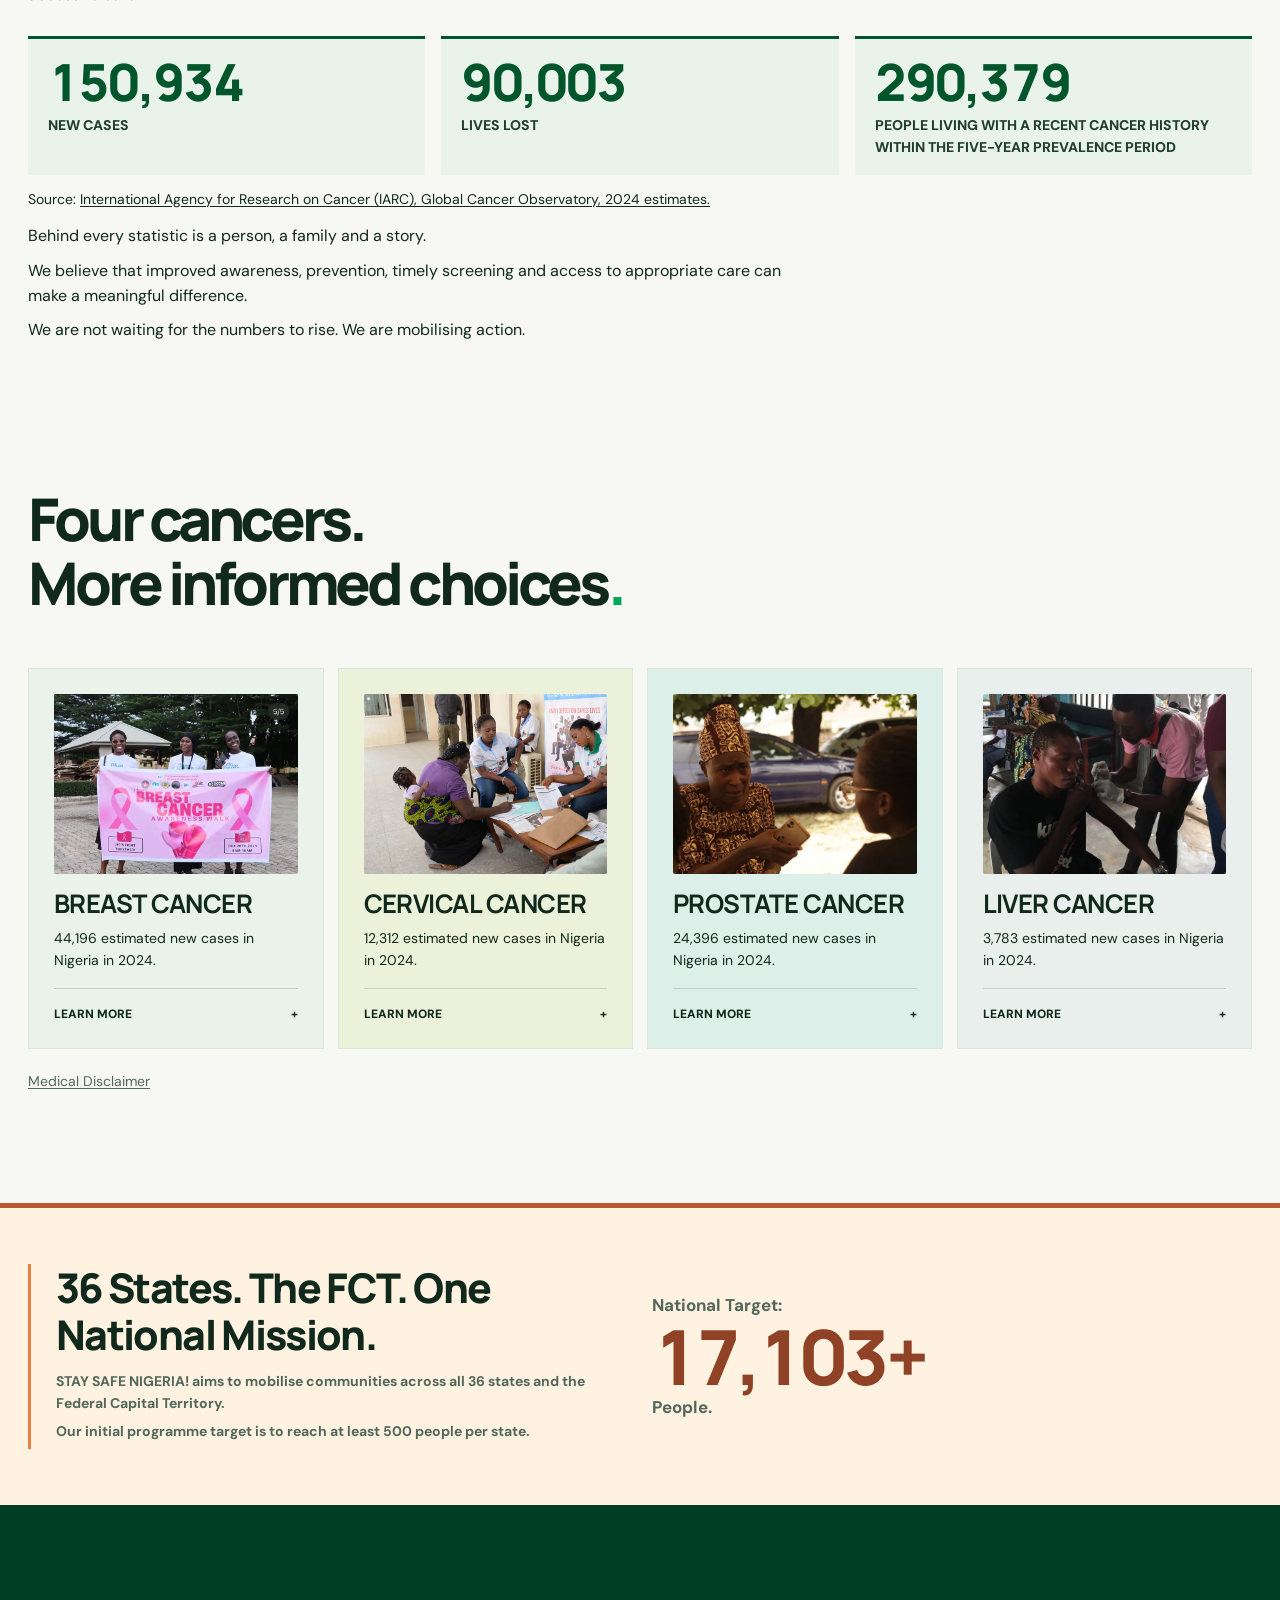
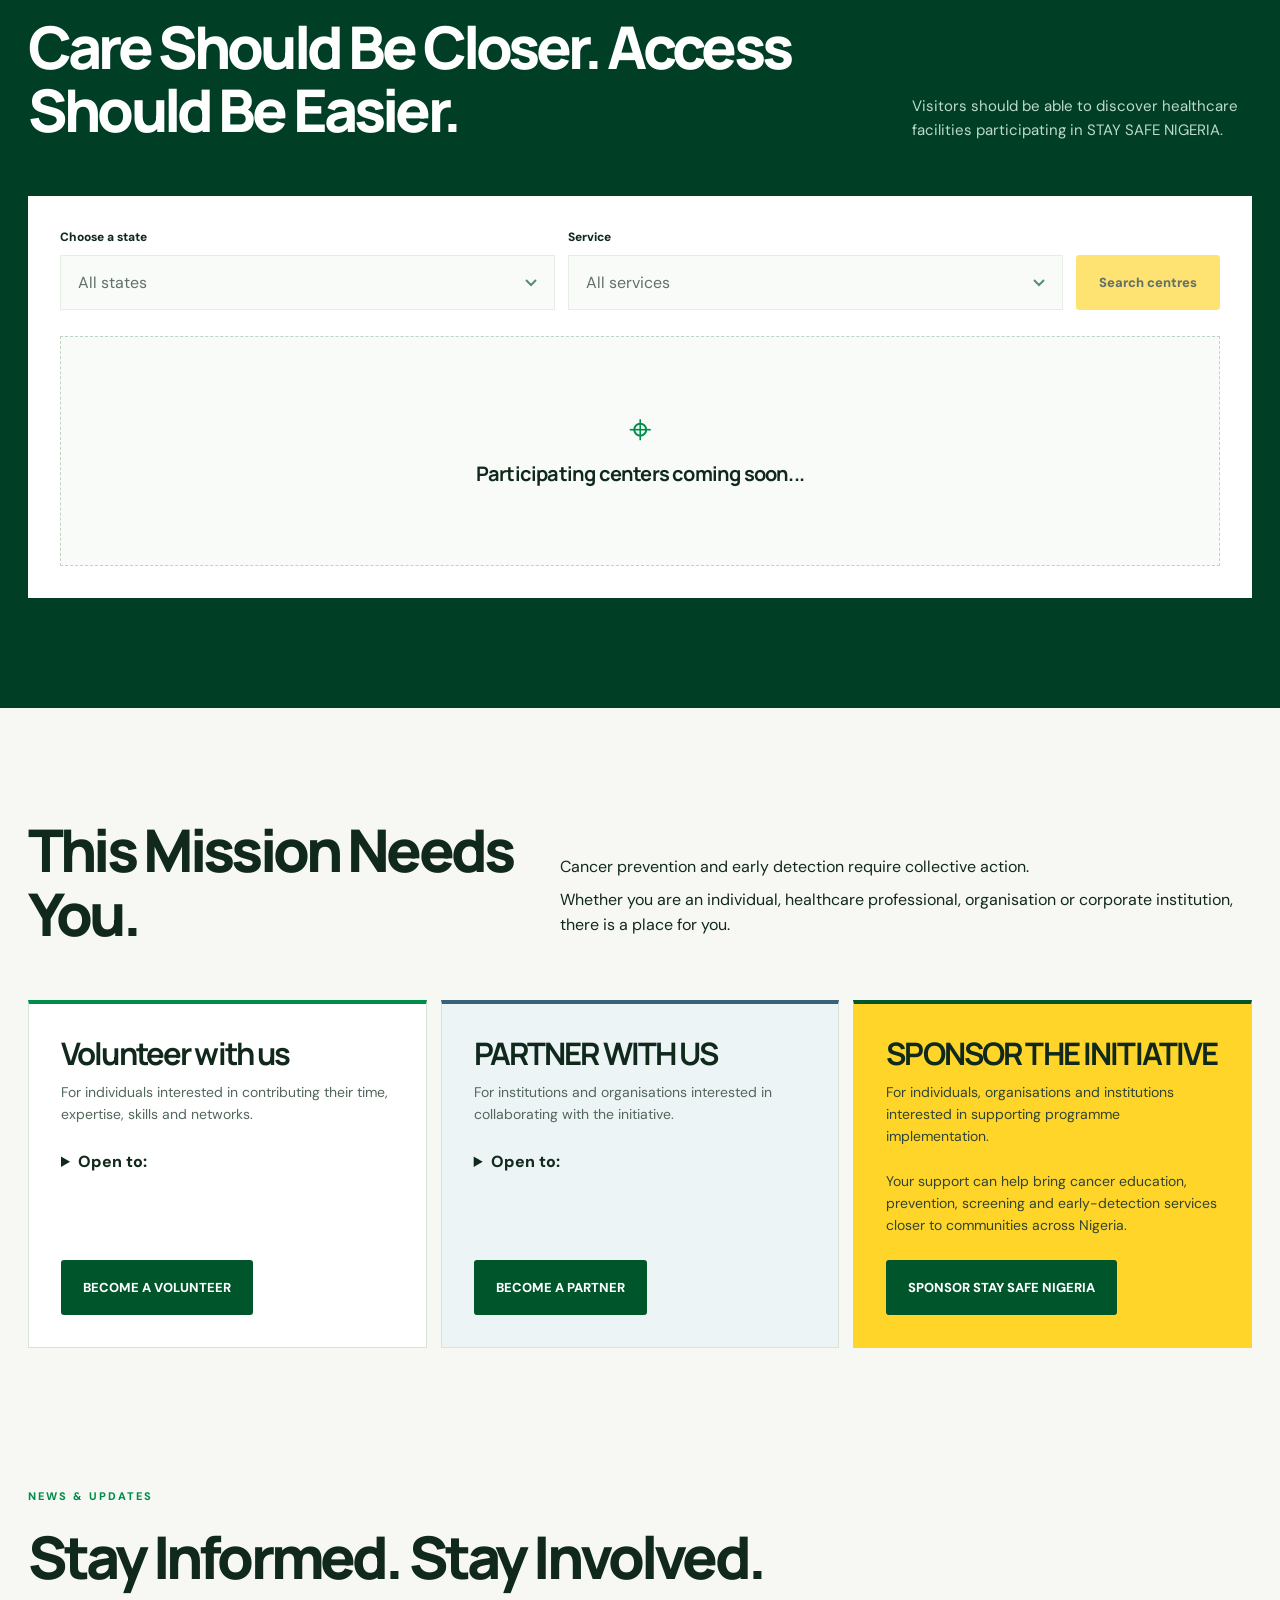
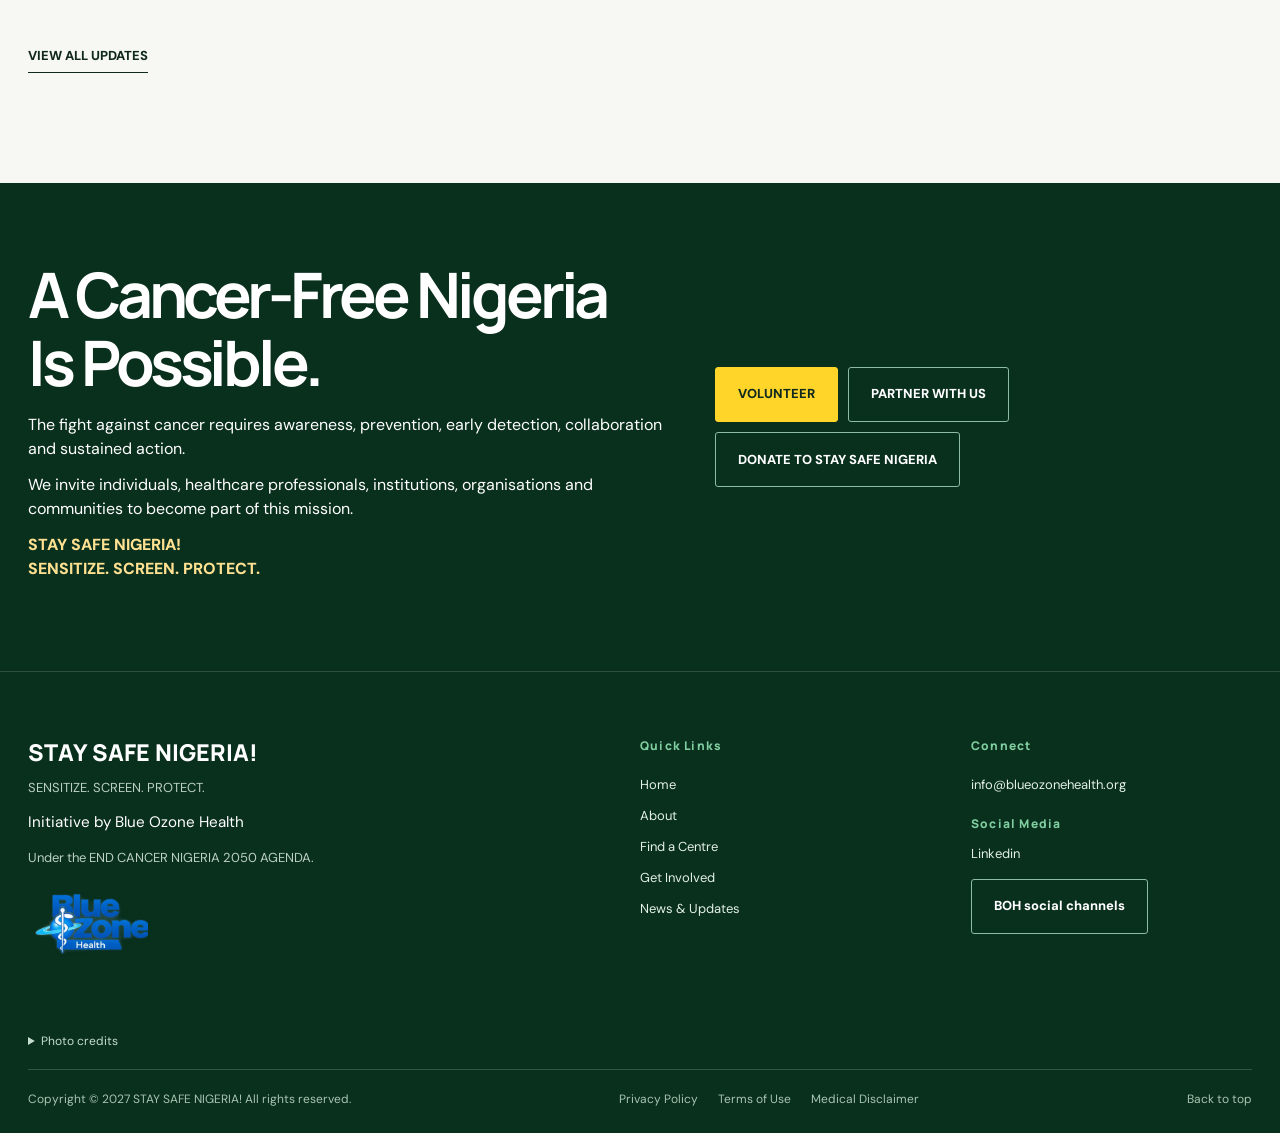
==== commit 6b4e8396: "new text update" ====
--- a/index.html
+++ b/index.html
@@ -1,16 +1,19 @@
 <!doctype html>
 <html lang="en">
+
 <head>
   <meta charset="utf-8">
   <meta name="viewport" content="width=device-width, initial-scale=1">
   <meta name="theme-color" content="#00552b">
-  <meta name="description" content="A nationwide movement advancing cancer awareness, prevention, early detection and access to care across Nigeria.">
+  <meta name="description"
+    content="A nationwide movement advancing cancer awareness, prevention, early detection and access to care across Nigeria.">
   <title>Stay Safe Nigeria | Sensitize. Screen. Protect.</title>
   <link rel="canonical" href="https://www.staysafenigeria.org/">
   <meta property="og:type" content="website">
   <meta property="og:site_name" content="Stay Safe Nigeria">
   <meta property="og:title" content="Stay Safe Nigeria | Sensitize. Screen. Protect.">
-  <meta property="og:description" content="A nationwide movement advancing cancer awareness, prevention, early detection and access to care across Nigeria.">
+  <meta property="og:description"
+    content="A nationwide movement advancing cancer awareness, prevention, early detection and access to care across Nigeria.">
   <meta property="og:url" content="https://www.staysafenigeria.org/">
   <meta property="og:image" content="https://www.staysafenigeria.org/assets/lagos-marina.webp">
   <meta property="og:image:alt" content="Aerial view of Lagos Marina, Nigeria">
@@ -20,14 +23,19 @@
   <script src="config.js" defer></script>
   <script src="app.js?v=5" defer></script>
 </head>
+
 <body>
   <a class="skip-link" href="#main">Skip to content</a>
   <div class="topline"><span>A Blue Ozone Health initiative</span><span>End Cancer Nigeria 2050 Agenda</span></div>
   <header class="site-header" id="top">
-    <a class="brand" href="index.html" aria-label="Stay Safe Nigeria home"><img src="assets/stay-safe-logo.webp" alt="Stay Safe Nigeria 2027" width="128" height="90"><span class="brand-divider"></span><span class="brand-caption">Sensitize.<br>Screen.<br>Protect.</span></a>
-    <button class="menu-toggle" type="button" aria-controls="site-nav" aria-expanded="false"><span>Menu</span><span class="hamburger" aria-hidden="true"></span></button>
+    <a class="brand" href="index.html" aria-label="Stay Safe Nigeria home"><img src="assets/stay-safe-logo.webp"
+        alt="Stay Safe Nigeria 2027" width="128" height="90"><span class="brand-divider"></span><span
+        class="brand-caption">Sensitize.<br>Screen.<br>Protect.</span></a>
+    <button class="menu-toggle" type="button" aria-controls="site-nav" aria-expanded="false"><span>Menu</span><span
+        class="hamburger" aria-hidden="true"></span></button>
     <nav class="site-nav" id="site-nav" aria-label="Main navigation">
-      <a href="#about">About</a><a href="#centres">Find a Centre</a><a href="forms.html">Get Involved</a><a href="news.html">News &amp; Updates</a><a class="nav-cta" href="forms.html">Take action</a>
+      <a href="#about">About</a><a href="#centres">Find a Centre</a><a href="forms.html">Get Involved</a><a
+        href="news.html">News &amp; Updates</a><a class="nav-cta" href="forms.html">Take action</a>
     </nav>
   </header>
 
@@ -44,7 +52,8 @@
       <div class="hero-copy">
         <h1 id="hero-title"><span>WELCOME TO</span> <em>STAY SAFE NIGERIA!</em></h1>
         <p class="hero-tagline">SENSITIZE. SCREEN. PROTECT.</p>
-        <p class="hero-lead">A nationwide movement advancing cancer awareness, prevention, early detection and access to care across Nigeria.</p>
+        <p class="hero-lead">A nationwide movement advancing cancer awareness, prevention, early detection and access to
+          care across Nigeria.</p>
         <p class="hero-mission">4 Cancers. 36 States. FCT. One Mission.</p>
         <div class="hero-actions">
           <a class="button yellow" href="#about">EXPLORE THE INITIATIVE</a>
@@ -53,7 +62,7 @@
         </div>
         <p class="hero-foot">An initiative of Blue Ozone Health under the END CANCER NIGERIA 2050 AGENDA.</p>
       </div>
-      <button class="hero-motion-toggle" type="button" hidden>Pause images</button>
+      <!-- <button class="hero-motion-toggle" type="button" hidden>Pause images</button> -->
     </section>
 
     <section class="world-cancer-countdown" aria-labelledby="countdown-title">
@@ -61,9 +70,11 @@
         <p class="eyebrow">World Cancer Day | 4 February 2027.</p>
         <h2 id="countdown-title">The Countdown to Action Has Begun.</h2>
         <p><strong>The Time to Act Is Now.</strong></p>
-        <p>On 4 February 2027, communities across Nigeria will come together to advance cancer awareness, prevention and early detection.</p>
-      </div>
-      <div class="countdown-units" id="cancer-day-countdown" role="timer" aria-label="Time until World Cancer Day" hidden></div>
+        <p>On 4 February 2027, communities across Nigeria will come together to advance cancer awareness, prevention and
+          early detection.</p>
+      </div>
+      <div class="countdown-units" id="cancer-day-countdown" role="timer" aria-label="Time until World Cancer Day"
+        hidden></div>
     </section>
 
     <section class="intro-strip" aria-label="Programme overview">
@@ -72,91 +83,158 @@
     </section>
 
     <section class="section about-section" id="about" aria-labelledby="about-title">
-      <div class="section-heading"><h2 id="about-title">Why Stay Safe Nigeria</h2></div>
+      <div class="section-heading">
+        <h2 id="about-title">Why Stay Safe Nigeria</h2>
+      </div>
       <div class="about-grid">
         <p class="large-copy">From Awareness to Action.</p>
         <div class="about-body">
-          <p>STAY SAFE NIGERIA! is a nationwide cancer awareness, prevention, screening, early-detection and patient-navigation initiative led by Blue Ozone Health.</p>
-          <p>Through community engagement, healthcare partnerships, public education and access to appropriate screening services, the initiative seeks to bring cancer prevention and early detection closer to Nigerians.</p>
-          <p>We are bringing together healthcare professionals, institutions, volunteers, communities, organisations and partners to strengthen Nigeria’s response to cancer.</p>
+          <p>STAY SAFE NIGERIA! is a nationwide cancer awareness, prevention, screening, early-detection and
+            patient-navigation initiative led by Blue Ozone Health.</p>
+          <p>Through community engagement, healthcare partnerships, public education and access to appropriate screening
+            services, the initiative seeks to bring cancer prevention and early detection closer to Nigerians.</p>
+          <p>We are bringing together healthcare professionals, institutions, volunteers, communities, organisations and
+            partners to strengthen Nigeria’s response to cancer.</p>
         </div>
       </div>
       <h3 id="pillars">Our Four Pillars</h3>
       <div class="pillars" aria-labelledby="pillars">
-        <article><h4>SENSITIZE</h4><p>Improve cancer literacy, promote accurate information and address misinformation, misconceptions and stigma.</p></article>
-        <article><h4>SCREEN</h4><p>Facilitate access to appropriate cancer screening and clinical assessment through participating healthcare institutions.</p></article>
-        <article><h4>PROTECT</h4><p>Promote cancer prevention through vaccination, risk reduction, healthier behaviours and preventive healthcare.</p></article>
-        <article><h4>CONNECT</h4><p>Strengthen referral pathways, patient navigation and linkages to appropriate healthcare services.</p><p>The CONNECT pillar reinforces the importance of ensuring that people who require further assessment are not left without direction.</p></article>
+        <article>
+          <h4>SENSITIZE</h4>
+          <p>Improve cancer literacy, promote accurate information and address misinformation, misconceptions and
+            stigma.</p>
+        </article>
+        <article>
+          <h4>SCREEN</h4>
+          <p>Facilitate access to appropriate cancer screening and clinical assessment through participating healthcare
+            institutions.</p>
+        </article>
+        <article>
+          <h4>PROTECT</h4>
+          <p>Promote cancer prevention through vaccination, risk reduction, healthier behaviours and preventive
+            healthcare.</p>
+        </article>
+        <article>
+          <h4>CONNECT</h4>
+          <p>Strengthen referral pathways, patient navigation and linkages to appropriate healthcare services.</p>
+          <p>The CONNECT pillar reinforces the importance of ensuring that people who require further assessment are not
+            left without direction.</p>
+        </article>
       </div>
     </section>
 
     <div class="section outreach-photo">
       <figure>
-        <img src="assets/breast-cancer-awareness-outreach.webp" alt="A group dressed in pink and white holds a breast cancer awareness banner outdoors." width="1000" height="744" loading="lazy">
+        <img src="assets/breast-cancer-awareness-outreach.webp"
+          alt="A group dressed in pink and white holds a breast cancer awareness banner outdoors." width="1000"
+          height="744" loading="lazy">
         <figcaption>Participants at a breast cancer awareness outreach.</figcaption>
       </figure>
     </div>
 
     <section class="section burden-section" aria-labelledby="burden-title">
-      <div class="section-heading"><h2 id="burden-title">Cancer Is a National Challenge. Action Cannot Wait.</h2></div>
+      <div class="section-heading">
+        <h2 id="burden-title">Cancer Is a National Challenge. Action Cannot Wait.</h2>
+      </div>
       <div class="burden-copy">
-        <p>Nigeria is Africa’s most populous country, yet cancer continues to place a substantial burden on individuals, families, communities and the healthcare system.</p>
-        <p>Late presentation, limited access to appropriate screening and diagnostic services, inadequate awareness, misinformation and stigma create additional challenges.</p>
+        <p>Nigeria is Africa’s most populous country, yet cancer continues to place a substantial burden on individuals,
+          families, communities and the healthcare system.</p>
+        <p>Late presentation, limited access to appropriate screening and diagnostic services, inadequate awareness,
+          misinformation and stigma create additional challenges.</p>
         <p>Cancer is not just a medical diagnosis.</p>
         <p>It affects families, livelihoods, communities and national development.</p>
-        <p>We are responding with a coordinated effort to improve awareness, prevention, early detection and access to care.</p>
+        <p>We are responding with a coordinated effort to improve awareness, prevention, early detection and access to
+          care.</p>
       </div>
       <ul class="burden-stats">
-        <li><p><strong class="impact-number" data-target="152261" aria-hidden="true">152,261</strong><span class="visually-hidden">152,261</span> NEW CASES</p></li>
-        <li><p><strong class="impact-number" data-target="90795" aria-hidden="true">90,795</strong><span class="visually-hidden">90,795</span> LIVES LOST</p></li>
-        <li><p><strong class="impact-number" data-target="292934" aria-hidden="true">292,934</strong><span class="visually-hidden">292,934</span> PEOPLE LIVING WITH A RECENT CANCER HISTORY WITHIN THE FIVE-YEAR PREVALENCE PERIOD</p></li>
+        <li>
+          <p><strong class="impact-number" data-target="152261" aria-hidden="true">152,261</strong><span
+              class="visually-hidden">152,261</span> NEW CASES</p>
+        </li>
+        <li>
+          <p><strong class="impact-number" data-target="90795" aria-hidden="true">90,795</strong><span
+              class="visually-hidden">90,795</span> LIVES LOST</p>
+        </li>
+        <li>
+          <p><strong class="impact-number" data-target="292934" aria-hidden="true">292,934</strong><span
+              class="visually-hidden">292,934</span> PEOPLE LIVING WITH A RECENT CANCER HISTORY WITHIN THE FIVE-YEAR
+            PREVALENCE PERIOD</p>
+        </li>
       </ul>
-      <p class="source-note">Source: <a href="https://gco.iarc.who.int/today/en/fact-sheets-populations/566/nigeria">International Agency for Research on Cancer (IARC), Global Cancer Observatory, 2024 estimates.</a></p>
+      <p class="source-note">Source: <a
+          href="https://gco.iarc.who.int/today/en/fact-sheets-populations/566/nigeria">International Agency for Research
+          on Cancer (IARC), Global Cancer Observatory, 2024 estimates.</a></p>
       <div class="burden-copy">
         <p>Behind every statistic is a person, a family and a story.</p>
-        <p>We believe that improved awareness, prevention, timely screening and access to appropriate care can make a meaningful difference.</p>
+        <p>We believe that improved awareness, prevention, timely screening and access to appropriate care can make a
+          meaningful difference.</p>
         <p>We are not waiting for the numbers to rise. We are mobilising action.</p>
       </div>
     </section>
 
     <section class="section cancers-section" id="cancers" aria-labelledby="cancers-title">
-      <div class="section-heading"><h2 id="cancers-title">Four cancers.<br>More informed choices<span class="dot">.</span></h2></div>
+      <div class="section-heading">
+        <h2 id="cancers-title">Four cancers.<br>More informed choices<span class="dot">.</span></h2>
+      </div>
       <div class="cancer-grid" id="cancer-grid">
         <details class="cancer-card" id="breast">
           <summary>
-            <img class="cancer-media" src="assets/breast-outreach-nigeria.webp" alt="Participants hold a breast cancer awareness banner." width="780" height="591" loading="lazy" decoding="async">
+            <img class="cancer-media" src="assets/breast-outreach-nigeria.webp"
+              alt="Participants hold a breast cancer awareness banner." width="780" height="591" loading="lazy"
+              decoding="async">
             <h3>BREAST CANCER</h3>
             <p class="cancer-estimate">44,196 estimated new cases in Nigeria in 2024.</p>
             <span class="card-bottom">LEARN MORE <span aria-hidden="true">+</span></span>
           </summary>
-          <div class="cancer-copy"><p>Breast cancer is a major cancer burden in Nigeria.</p><p>Early clinical assessment, appropriate screening, awareness of breast changes and timely referral are important components of breast cancer control.</p><a class="text-link" href="#centres">FIND A CENTRE</a></div>
+          <div class="cancer-copy">
+            <p>Breast cancer is a major cancer burden in Nigeria.</p>
+            <p>Early clinical assessment, appropriate screening, awareness of breast changes and timely referral are
+              important components of breast cancer control.</p><a class="text-link" href="#centres">FIND A CENTRE</a>
+          </div>
         </details>
         <details class="cancer-card" id="cervical">
           <summary>
-            <img class="cancer-media" src="assets/cervical-screening-abuja.webp" alt="Women register for breast and cervical cancer screening in Kuje, Abuja." width="860" height="574" loading="lazy" decoding="async">
+            <img class="cancer-media" src="assets/cervical-screening-abuja.webp"
+              alt="Women register for breast and cervical cancer screening in Kuje, Abuja." width="860" height="574"
+              loading="lazy" decoding="async">
             <h3>CERVICAL CANCER</h3>
             <p class="cancer-estimate">12,312 estimated new cases in Nigeria in 2024.</p>
             <span class="card-bottom">LEARN MORE <span aria-hidden="true">+</span></span>
           </summary>
-          <div class="cancer-copy"><p>Cervical cancer is largely preventable through HPV vaccination, appropriate screening and timely management of precancerous lesions.</p><a class="text-link" href="#centres">FIND A CENTRE</a></div>
+          <div class="cancer-copy">
+            <p>Cervical cancer is largely preventable through HPV vaccination, appropriate screening and timely
+              management of precancerous lesions.</p><a class="text-link" href="#centres">FIND A CENTRE</a>
+          </div>
         </details>
         <details class="cancer-card" id="prostate">
           <summary>
-            <img class="cancer-media" src="assets/prostate-outreach-nigeria.webp" alt="A man in a patterned cap speaks with another person during an outreach visit." width="780" height="520" loading="lazy" decoding="async">
+            <img class="cancer-media" src="assets/prostate-outreach-nigeria.webp"
+              alt="A man in a patterned cap speaks with another person during an outreach visit." width="780"
+              height="520" loading="lazy" decoding="async">
             <h3>PROSTATE CANCER</h3>
             <p class="cancer-estimate">24,396 estimated new cases in Nigeria in 2024.</p>
             <span class="card-bottom">LEARN MORE <span aria-hidden="true">+</span></span>
           </summary>
-          <div class="cancer-copy"><p>Prostate cancer is a major health concern among Nigerian men.</p><p>Awareness, informed screening decisions and timely clinical assessment are important.</p><a class="text-link" href="#centres">FIND A CENTRE</a></div>
+          <div class="cancer-copy">
+            <p>Prostate cancer is a major health concern among Nigerian men.</p>
+            <p>Awareness, informed screening decisions and timely clinical assessment are important.</p><a
+              class="text-link" href="#centres">FIND A CENTRE</a>
+          </div>
         </details>
         <details class="cancer-card" id="liver">
           <summary>
-            <img class="cancer-media" src="assets/hepatitis-outreach-nigeria.webp" alt="A health worker administers a hepatitis vaccination at a community outreach in Nigeria." width="660" height="880" loading="lazy" decoding="async">
+            <img class="cancer-media" src="assets/hepatitis-outreach-nigeria.webp"
+              alt="A health worker administers a hepatitis vaccination at a community outreach in Nigeria." width="660"
+              height="880" loading="lazy" decoding="async">
             <h3>LIVER CANCER</h3>
             <p class="cancer-estimate">3,783 estimated new cases in Nigeria in 2024.</p>
             <span class="card-bottom">LEARN MORE <span aria-hidden="true">+</span></span>
           </summary>
-          <div class="cancer-copy"><p>Liver cancer prevention includes addressing hepatitis B and C infections, promoting vaccination and supporting early identification and management of liver disease.</p><a class="text-link" href="#centres">FIND A CENTRE</a></div>
+          <div class="cancer-copy">
+            <p>Liver cancer prevention includes addressing hepatitis B and C infections, promoting vaccination and
+              supporting early identification and management of liver disease.</p><a class="text-link"
+              href="#centres">FIND A CENTRE</a>
+          </div>
         </details>
       </div>
       <p class="content-note"><a href="legal.html?type=medical">Medical Disclaimer</a></p>
@@ -168,15 +246,37 @@
         <p>STAY SAFE NIGERIA! aims to mobilise communities across all 36 states and the Federal Capital Territory.</p>
         <p>Our initial programme target is to reach at least 500 people per state.</p>
       </div>
-      <p class="impact-target">National Target: <strong class="impact-number" data-target="18500" data-suffix="+" aria-hidden="true">18,500+</strong><span class="visually-hidden">18,500+</span> People.</p>
-    </section>
-
-    <section class="centres-section" id="centres" aria-labelledby="centres-title"><div class="section centres-inner"><div class="section-heading split"><div><h2 id="centres-title">Care Should Be Closer. Access Should Be Easier.</h2></div><p>Visitors should be able to discover healthcare facilities participating in STAY SAFE NIGERIA.</p></div><div class="finder"><div class="finder-controls"><label for="state-filter">Choose a state</label><select id="state-filter"><option value="">All states</option></select><label for="service-filter">Service</label><select id="service-filter"><option value="">All services</option></select><button class="button yellow" id="find-button" type="button">Search centres</button></div><div class="finder-results" id="centre-results" aria-live="polite"></div></div></div></section>
+      <p class="impact-target">National Target: <strong class="impact-number" data-target="18500" data-suffix="+"
+          aria-hidden="true">18,500+</strong><span class="visually-hidden">18,500+</span> People.</p>
+    </section>
+
+    <section class="centres-section" id="centres" aria-labelledby="centres-title">
+      <div class="section centres-inner">
+        <div class="section-heading split">
+          <div>
+            <h2 id="centres-title">Care Should Be Closer. Access Should Be Easier.</h2>
+          </div>
+          <p>Visitors should be able to discover healthcare facilities participating in STAY SAFE NIGERIA.</p>
+        </div>
+        <div class="finder">
+          <div class="finder-controls"><label for="state-filter">Choose a state</label><select id="state-filter">
+              <option value="">All states</option>
+            </select><label for="service-filter">Service</label><select id="service-filter">
+              <option value="">All services</option>
+            </select><button class="button yellow" id="find-button" type="button">Search centres</button></div>
+          <div class="finder-results" id="centre-results" aria-live="polite"></div>
+        </div>
+      </div>
+    </section>
 
     <section class="section involved-section" id="involved" aria-labelledby="involved-title">
       <div class="section-heading split">
         <h2 id="involved-title">This Mission Needs You.</h2>
-        <div><p>Cancer prevention and early detection require collective action.</p><p>Whether you are an individual, healthcare professional, organisation or corporate institution, there is a place for you.</p></div>
+        <div>
+          <p>Cancer prevention and early detection require collective action.</p>
+          <p>Whether you are an individual, healthcare professional, organisation or corporate institution, there is a
+            place for you.</p>
+        </div>
       </div>
       <div class="involved-grid">
         <article class="involved-card">
@@ -226,14 +326,18 @@
         <article class="involved-card featured">
           <h3>SPONSOR THE INITIATIVE</h3>
           <p>For individuals, organisations and institutions interested in supporting programme implementation.</p>
-          <p>Your support can help bring cancer education, prevention, screening and early-detection services closer to communities across Nigeria.</p>
+          <p>Your support can help bring cancer education, prevention, screening and early-detection services closer to
+            communities across Nigeria.</p>
           <a class="button green" href="forms.html#support">SPONSOR STAY SAFE NIGERIA</a>
         </article>
       </div>
     </section>
 
     <section class="section updates-section" id="updates" aria-labelledby="updates-title">
-      <div class="section-heading"><p class="eyebrow">News &amp; Updates</p><h2 id="updates-title">Stay Informed. Stay Involved.</h2></div>
+      <div class="section-heading">
+        <p class="eyebrow">News &amp; Updates</p>
+        <h2 id="updates-title">Stay Informed. Stay Involved.</h2>
+      </div>
       <div id="latest-news"></div>
       <a class="text-link" href="news.html">VIEW ALL UPDATES</a>
       <div class="newsletter-box" id="newsletter-box" hidden></div>
@@ -242,14 +346,16 @@
     <section class="closing" aria-labelledby="closing-title">
       <div>
         <h2 id="closing-title">A Cancer-Free Nigeria Is Possible.</h2>
-        <p>The fight against cancer requires awareness, prevention, early detection, collaboration and sustained action.</p>
-        <p>We invite individuals, healthcare professionals, institutions, organisations and communities to become part of this mission.</p>
+        <p>The fight against cancer requires awareness, prevention, early detection, collaboration and sustained action.
+        </p>
+        <p>We invite individuals, healthcare professionals, institutions, organisations and communities to become part
+          of this mission.</p>
         <p class="closing-signature">STAY SAFE NIGERIA!<br>SENSITIZE. SCREEN. PROTECT.</p>
       </div>
       <div class="closing-actions">
         <a class="button yellow" href="forms.html#volunteer">VOLUNTEER</a>
         <a class="button outline-light" href="forms.html#partner">PARTNER WITH US</a>
-        <a class="button outline-light" href="forms.html#support">SUPPORT THE INITIATIVE</a>
+        <a class="button outline-light" href="forms.html#support">DONATE TO STAY SAFE NIGERIA</a>
       </div>
     </section>
   </main>
@@ -259,28 +365,47 @@
       <div>
         <p class="footer-wordmark">STAY SAFE NIGERIA!</p>
         <p>SENSITIZE. SCREEN. PROTECT.</p>
-        <a class="footer-credit" href="https://blueozonehealth.org" target="_blank" rel="noopener noreferrer">Initiative by Blue Ozone Health</a>
+        <a class="footer-credit" href="https://blueozonehealth.org" target="_blank" rel="noopener noreferrer">Initiative
+          by Blue Ozone Health</a>
         <p>Under the END CANCER NIGERIA 2050 AGENDA.</p>
-        <img class="boh-logo" src="assets/blue-ozone-health.webp" alt="Blue Ozone Health" width="120" height="75" loading="lazy">
-      </div>
-      <div><h2>Quick Links</h2><a href="#top">Home</a><a href="#about">About</a><a href="#centres">Find a Centre</a><a href="forms.html">Get Involved</a><a href="news.html">News &amp; Updates</a></div>
+        <img class="boh-logo" src="assets/blue-ozone-health.webp" alt="Blue Ozone Health" width="120" height="75"
+          loading="lazy">
+      </div>
+      <div>
+        <h2>Quick Links</h2><a href="#top">Home</a><a href="#about">About</a><a href="#centres">Find a Centre</a><a
+          href="forms.html">Get Involved</a><a href="news.html">News &amp; Updates</a>
+      </div>
       <div>
         <h2>Connect</h2>
         <div id="contact-links"></div>
         <h2 class="footer-social-title">Social Media</h2>
         <div id="social-links"></div>
-        <a class="button outline-light social-button" href="https://linktr.ee/blueozonehealth" target="_blank" rel="noopener noreferrer">BOH social channels</a>
+        <a class="button outline-light social-button" href="https://linktr.ee/blueozonehealth" target="_blank"
+          rel="noopener noreferrer">BOH social channels</a>
       </div>
     </div>
     <details class="photo-credits">
       <summary>Photo credits</summary>
       <ul>
-        <li><a href="https://commons.wikimedia.org/wiki/File:Aerial_view_of_Marina,_Lagos_Island_East,_Lagos-Nigeria.jpg">Lagos Marina by Omoeko Media</a>, <a href="https://creativecommons.org/licenses/by-sa/4.0/">CC BY-SA 4.0</a>. Resized and cropped.</li>
-        <li><a href="https://commons.wikimedia.org/wiki/File:A_Women_registering_for_Free_Breast_%26_Cervical_cancer_Screening_at_Project_PINK_BLUE_event_in_Kuje,_Abuja.jpg">Screening registration in Kuje, Abuja by Project Pink Blue</a>, <a href="https://creativecommons.org/licenses/by-sa/4.0/">CC BY-SA 4.0</a>. Resized and cropped.</li>
-        <li><a href="https://commons.wikimedia.org/wiki/File:IMG-20190917-WA000.jpg">Hepatitis vaccination at a Nigerian community outreach by Tabbyras007</a>, <a href="https://creativecommons.org/licenses/by-sa/4.0/">CC BY-SA 4.0</a>. Resized and cropped.</li>
+        <li><a
+            href="https://commons.wikimedia.org/wiki/File:Aerial_view_of_Marina,_Lagos_Island_East,_Lagos-Nigeria.jpg">Lagos
+            Marina by Omoeko Media</a>, <a href="https://creativecommons.org/licenses/by-sa/4.0/">CC BY-SA 4.0</a>.
+          Resized and cropped.</li>
+        <li><a
+            href="https://commons.wikimedia.org/wiki/File:A_Women_registering_for_Free_Breast_%26_Cervical_cancer_Screening_at_Project_PINK_BLUE_event_in_Kuje,_Abuja.jpg">Screening
+            registration in Kuje, Abuja by Project Pink Blue</a>, <a
+            href="https://creativecommons.org/licenses/by-sa/4.0/">CC BY-SA 4.0</a>. Resized and cropped.</li>
+        <li><a href="https://commons.wikimedia.org/wiki/File:IMG-20190917-WA000.jpg">Hepatitis vaccination at a Nigerian
+            community outreach by Tabbyras007</a>, <a href="https://creativecommons.org/licenses/by-sa/4.0/">CC BY-SA
+            4.0</a>. Resized and cropped.</li>
         <li>Breast cancer awareness and community outreach photographs supplied for Stay Safe Nigeria.</li>
       </ul>
     </details>
-    <div class="footer-bottom"><span>Copyright ©️ 2027 STAY SAFE NIGERIA! All rights reserved.</span><div><a href="legal.html?type=privacy">Privacy Policy</a><a href="legal.html?type=terms">Terms of Use</a><a href="legal.html?type=medical">Medical Disclaimer</a></div><a href="#top">Back to top</a></div></footer>
+    <div class="footer-bottom"><span>Copyright ©️ 2027 STAY SAFE NIGERIA! All rights reserved.</span>
+      <div><a href="legal.html?type=privacy">Privacy Policy</a><a href="legal.html?type=terms">Terms of Use</a><a
+          href="legal.html?type=medical">Medical Disclaimer</a></div><a href="#top">Back to top</a>
+    </div>
+  </footer>
 </body>
-</html>
+
+</html>
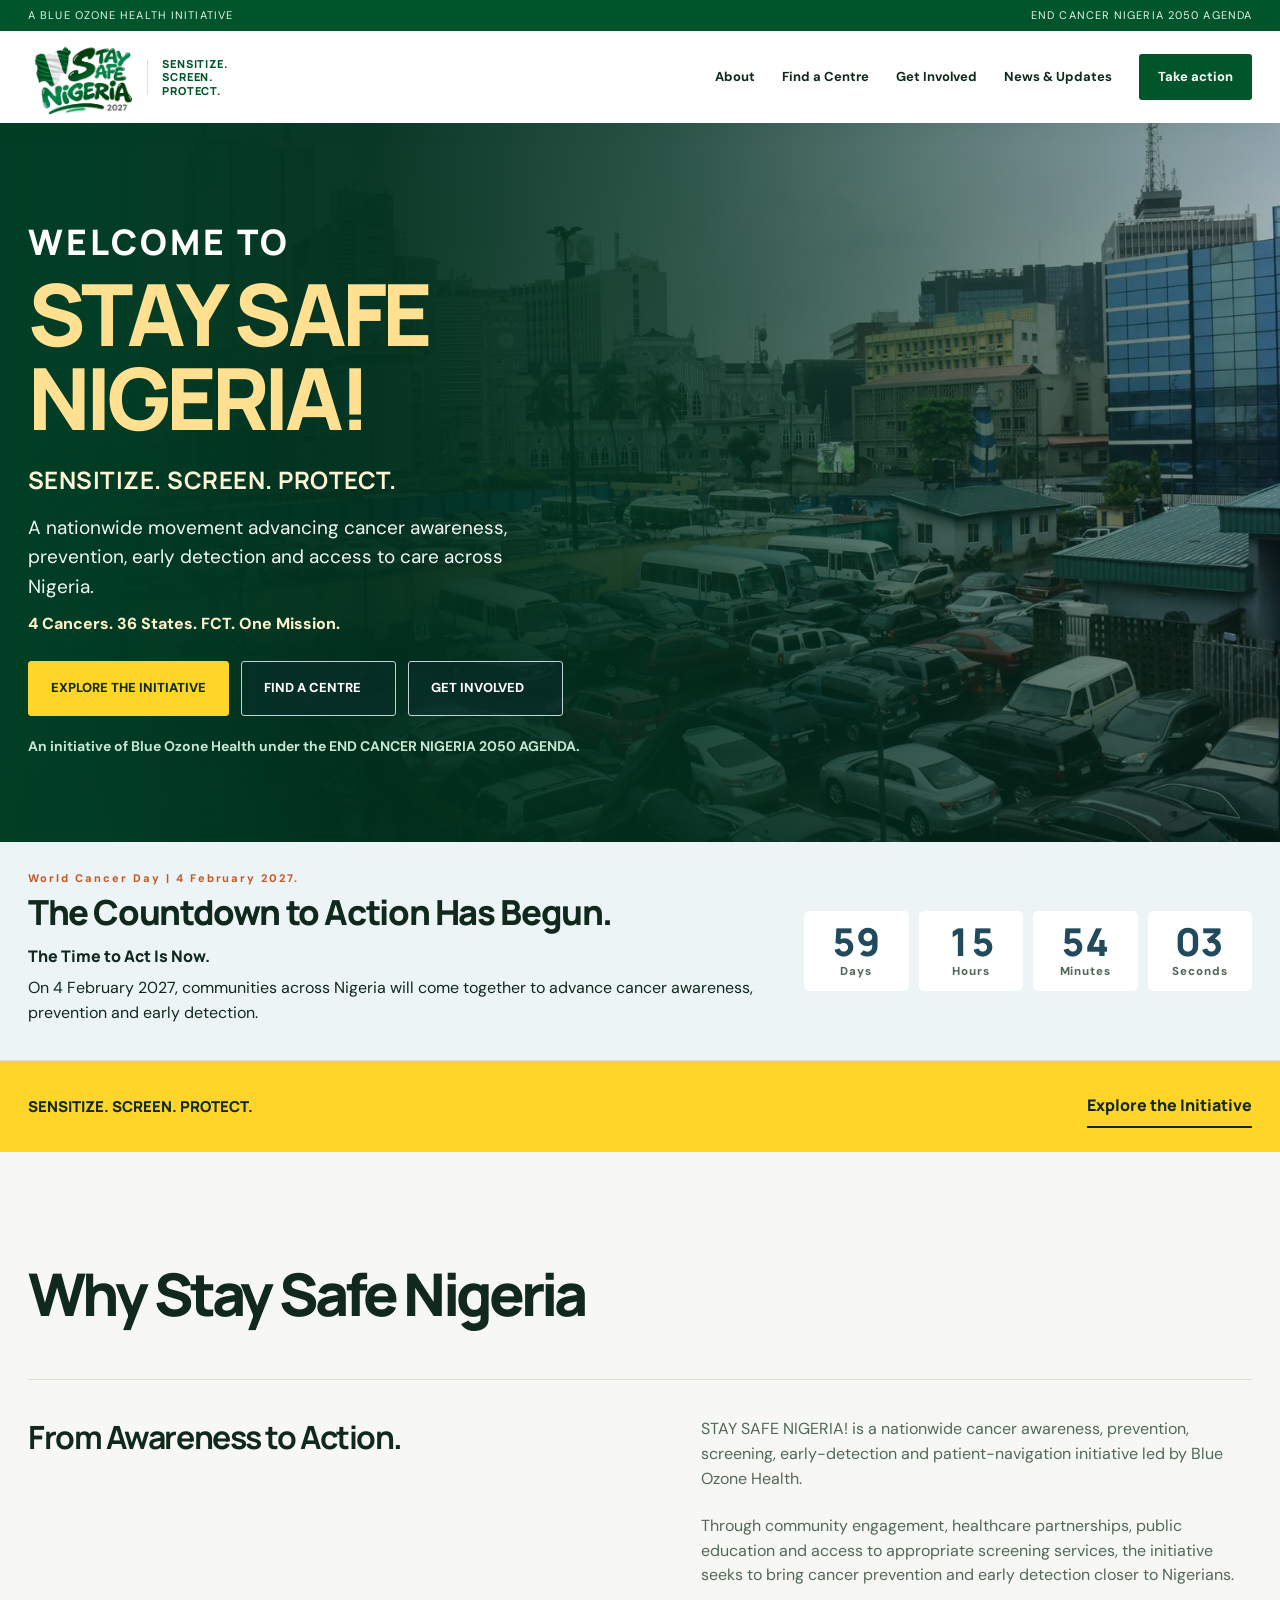
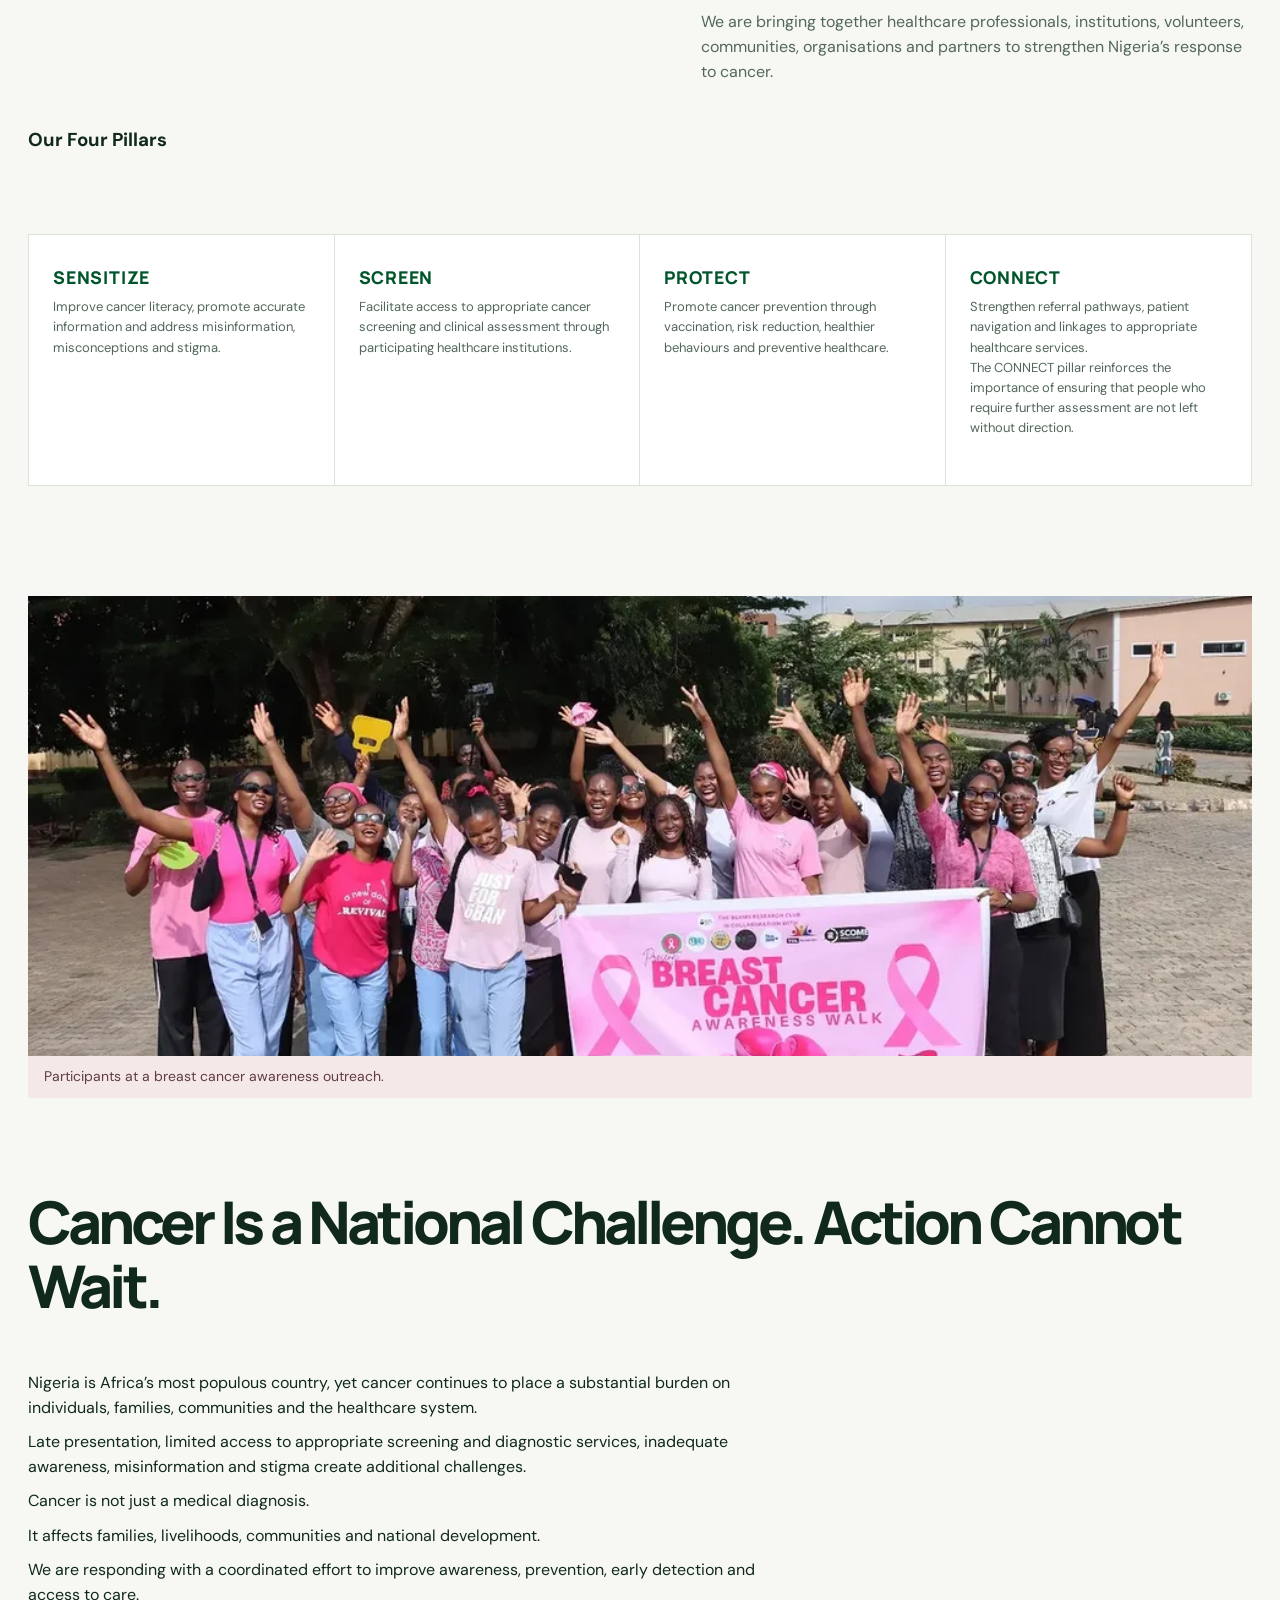
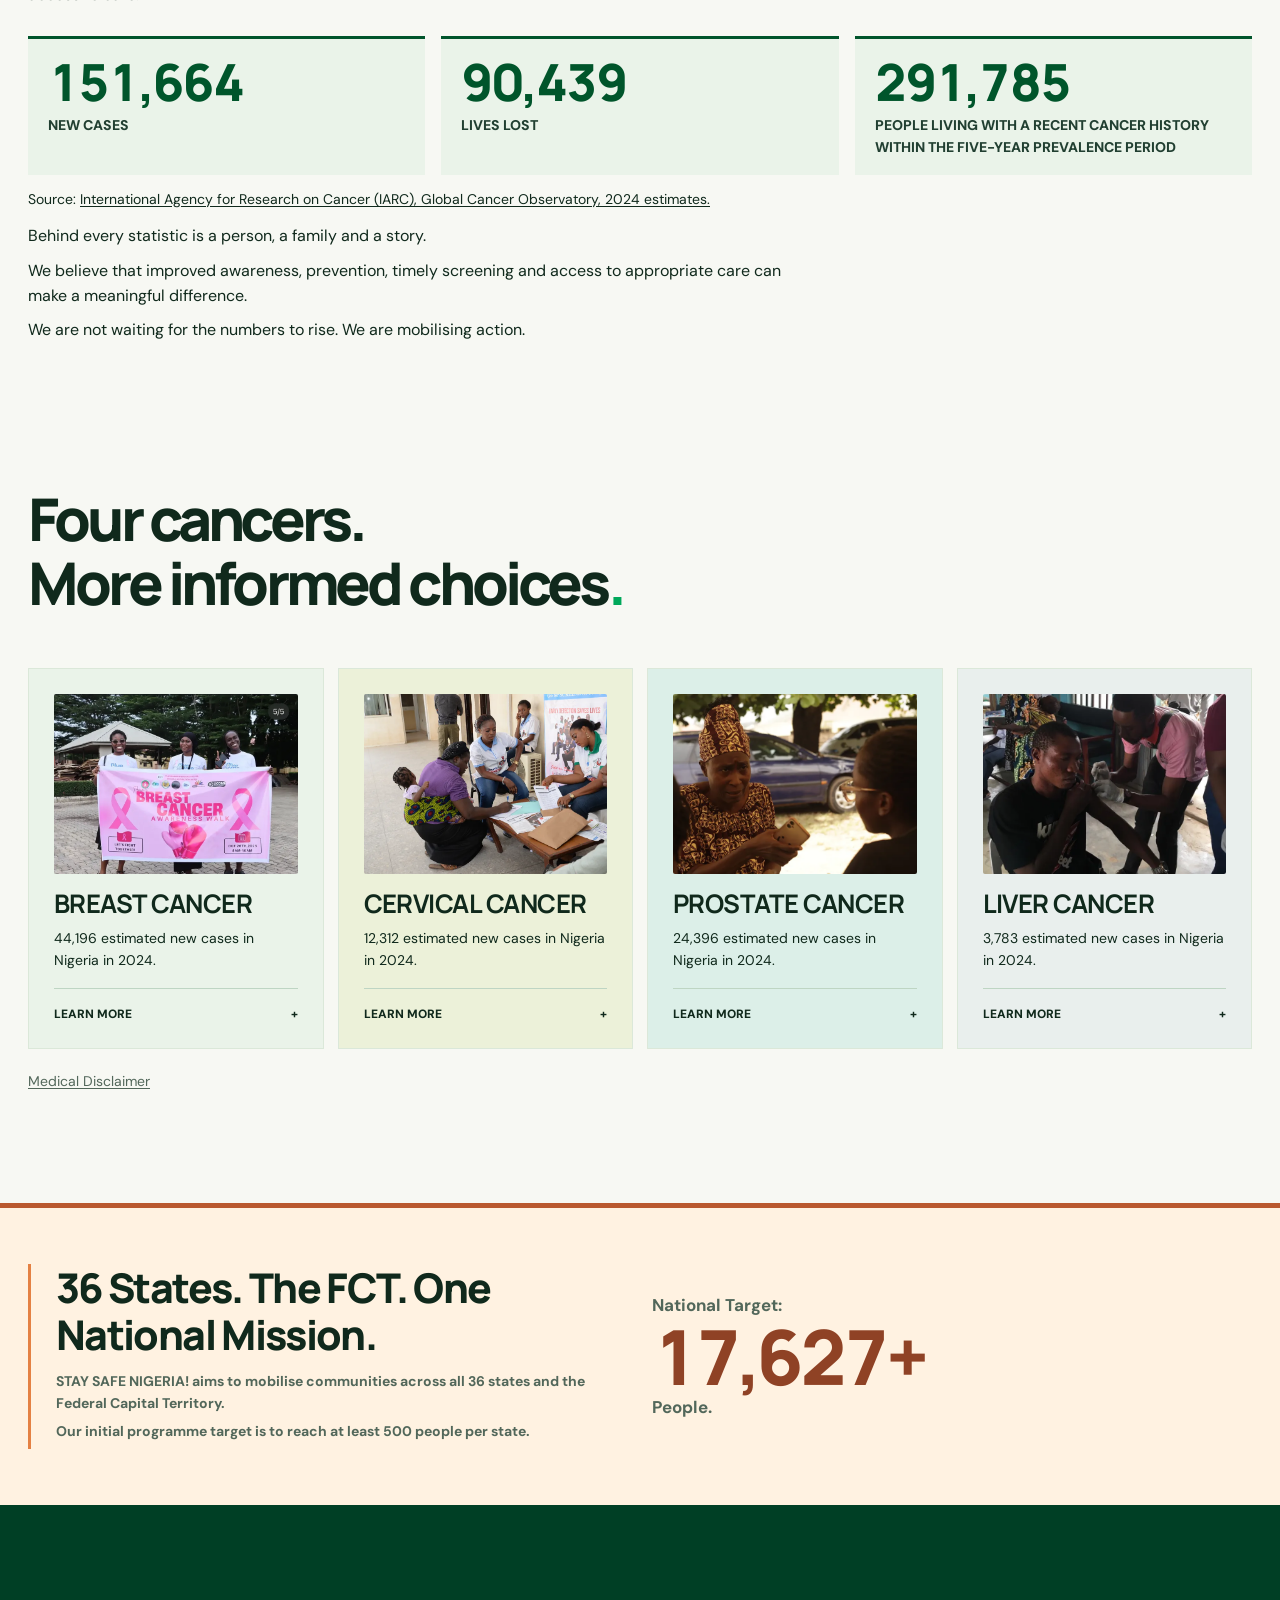
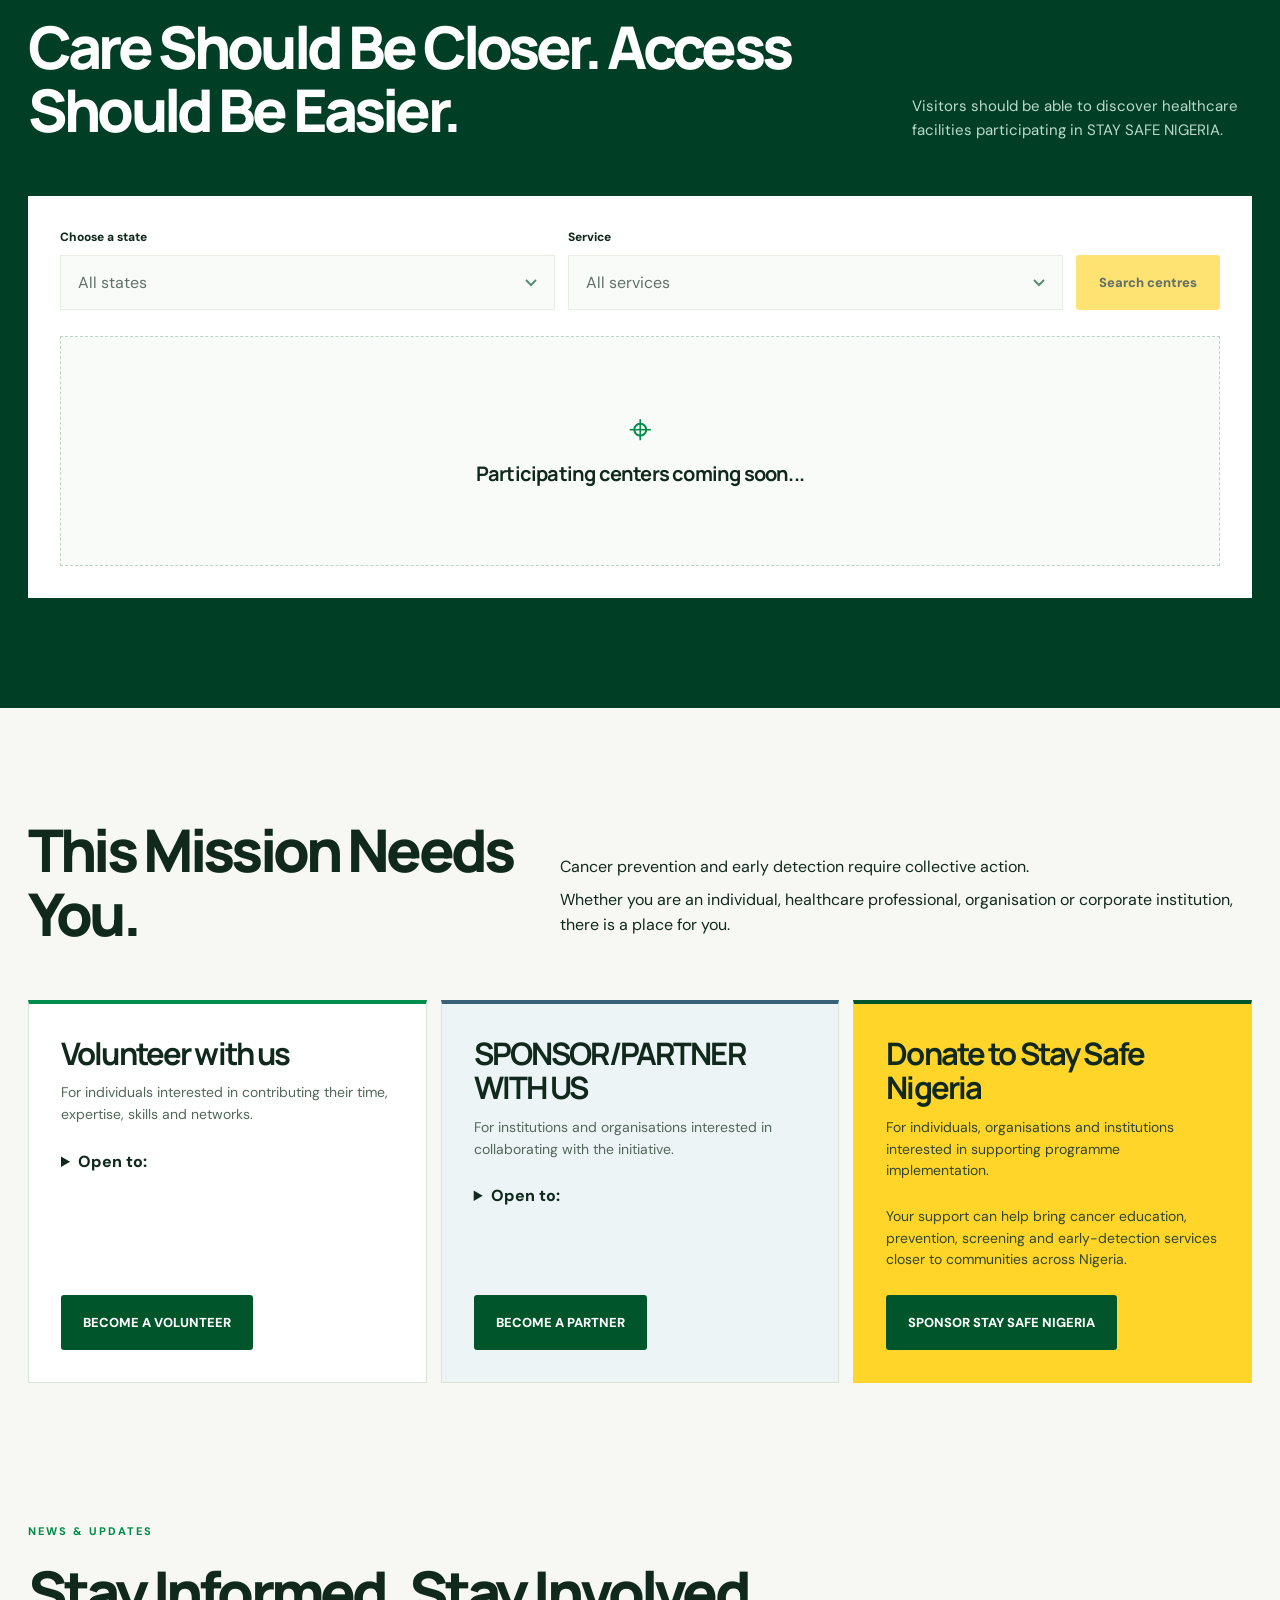
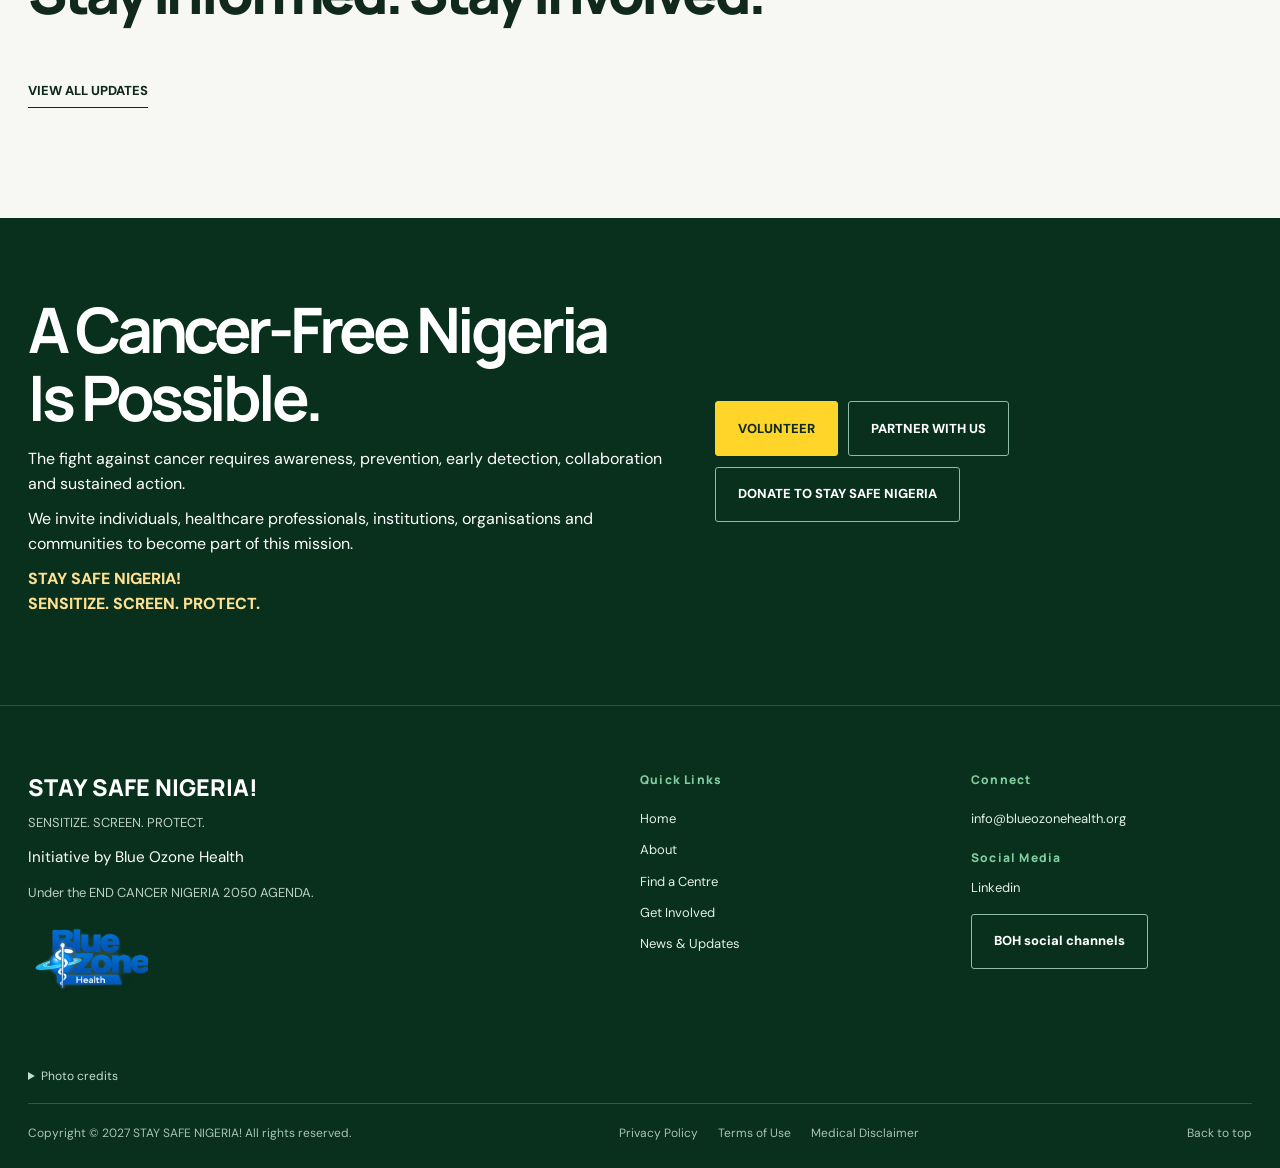
==== commit 73382daf: "new text update 2" ====
--- a/index.html
+++ b/index.html
@@ -303,7 +303,7 @@
           <a class="button green" href="forms.html#volunteer">BECOME A VOLUNTEER</a>
         </article>
         <article class="involved-card">
-          <h3>PARTNER WITH US</h3>
+          <h3>SPONSOR/PARTNER WITH US</h3>
           <p>For institutions and organisations interested in collaborating with the initiative.</p>
           <details class="involved-eligibility">
             <summary>Open to:</summary>
@@ -324,7 +324,7 @@
           <a class="button green" href="forms.html#partner">BECOME A PARTNER</a>
         </article>
         <article class="involved-card featured">
-          <h3>SPONSOR THE INITIATIVE</h3>
+          <h3>Donate to Stay Safe Nigeria</h3>
           <p>For individuals, organisations and institutions interested in supporting programme implementation.</p>
           <p>Your support can help bring cancer education, prevention, screening and early-detection services closer to
             communities across Nigeria.</p>
